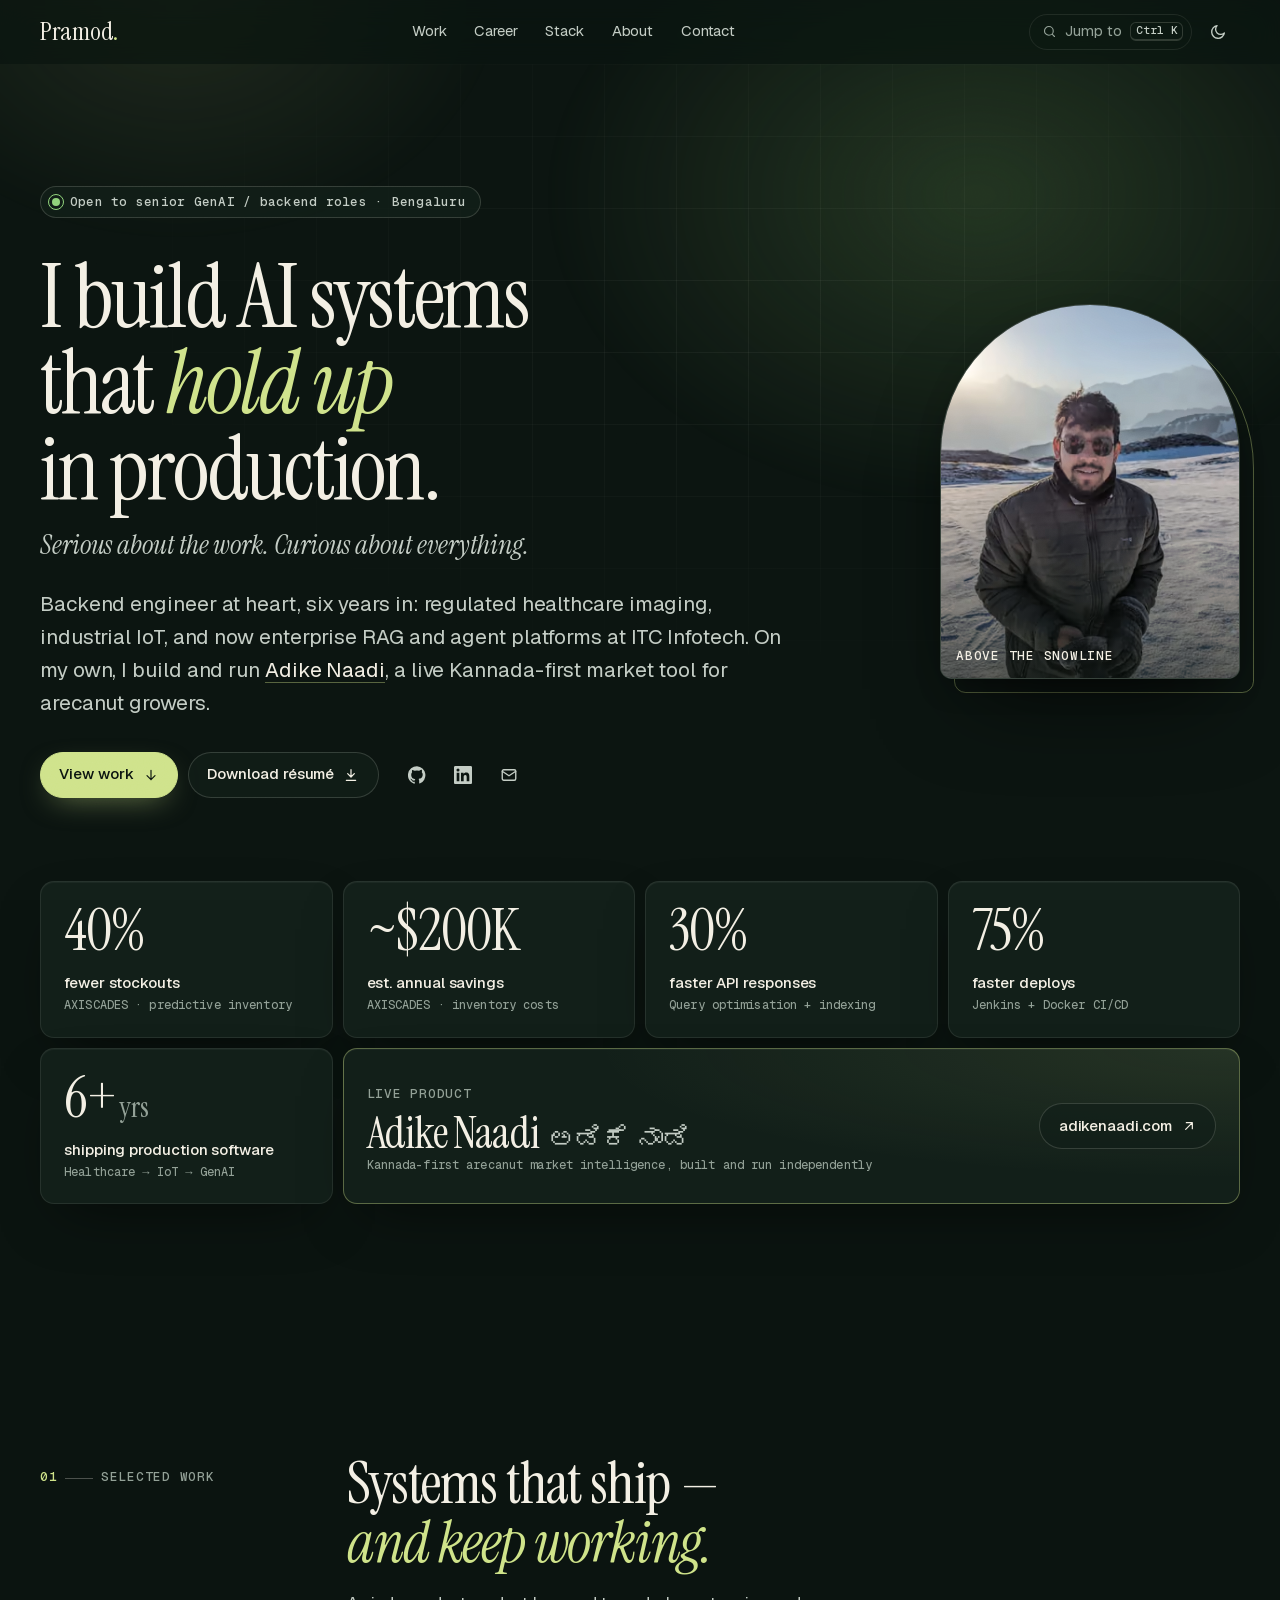
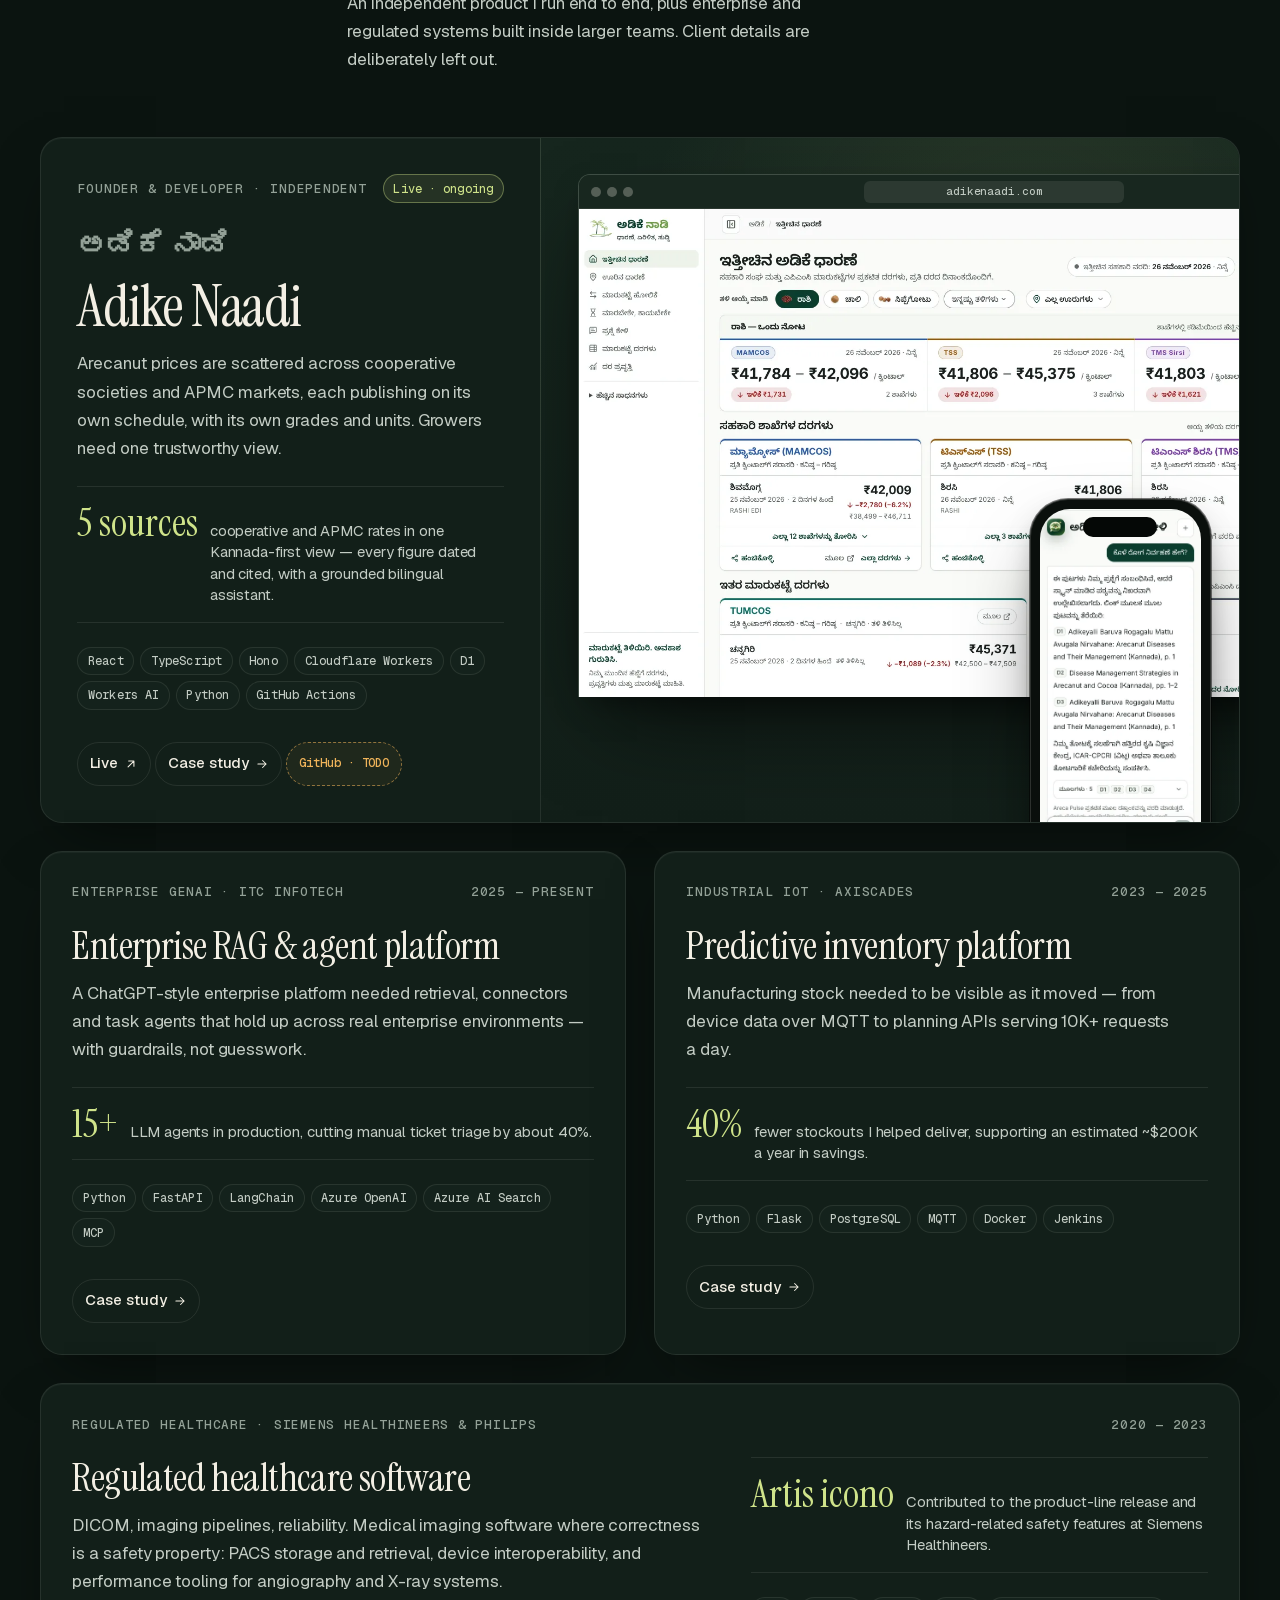
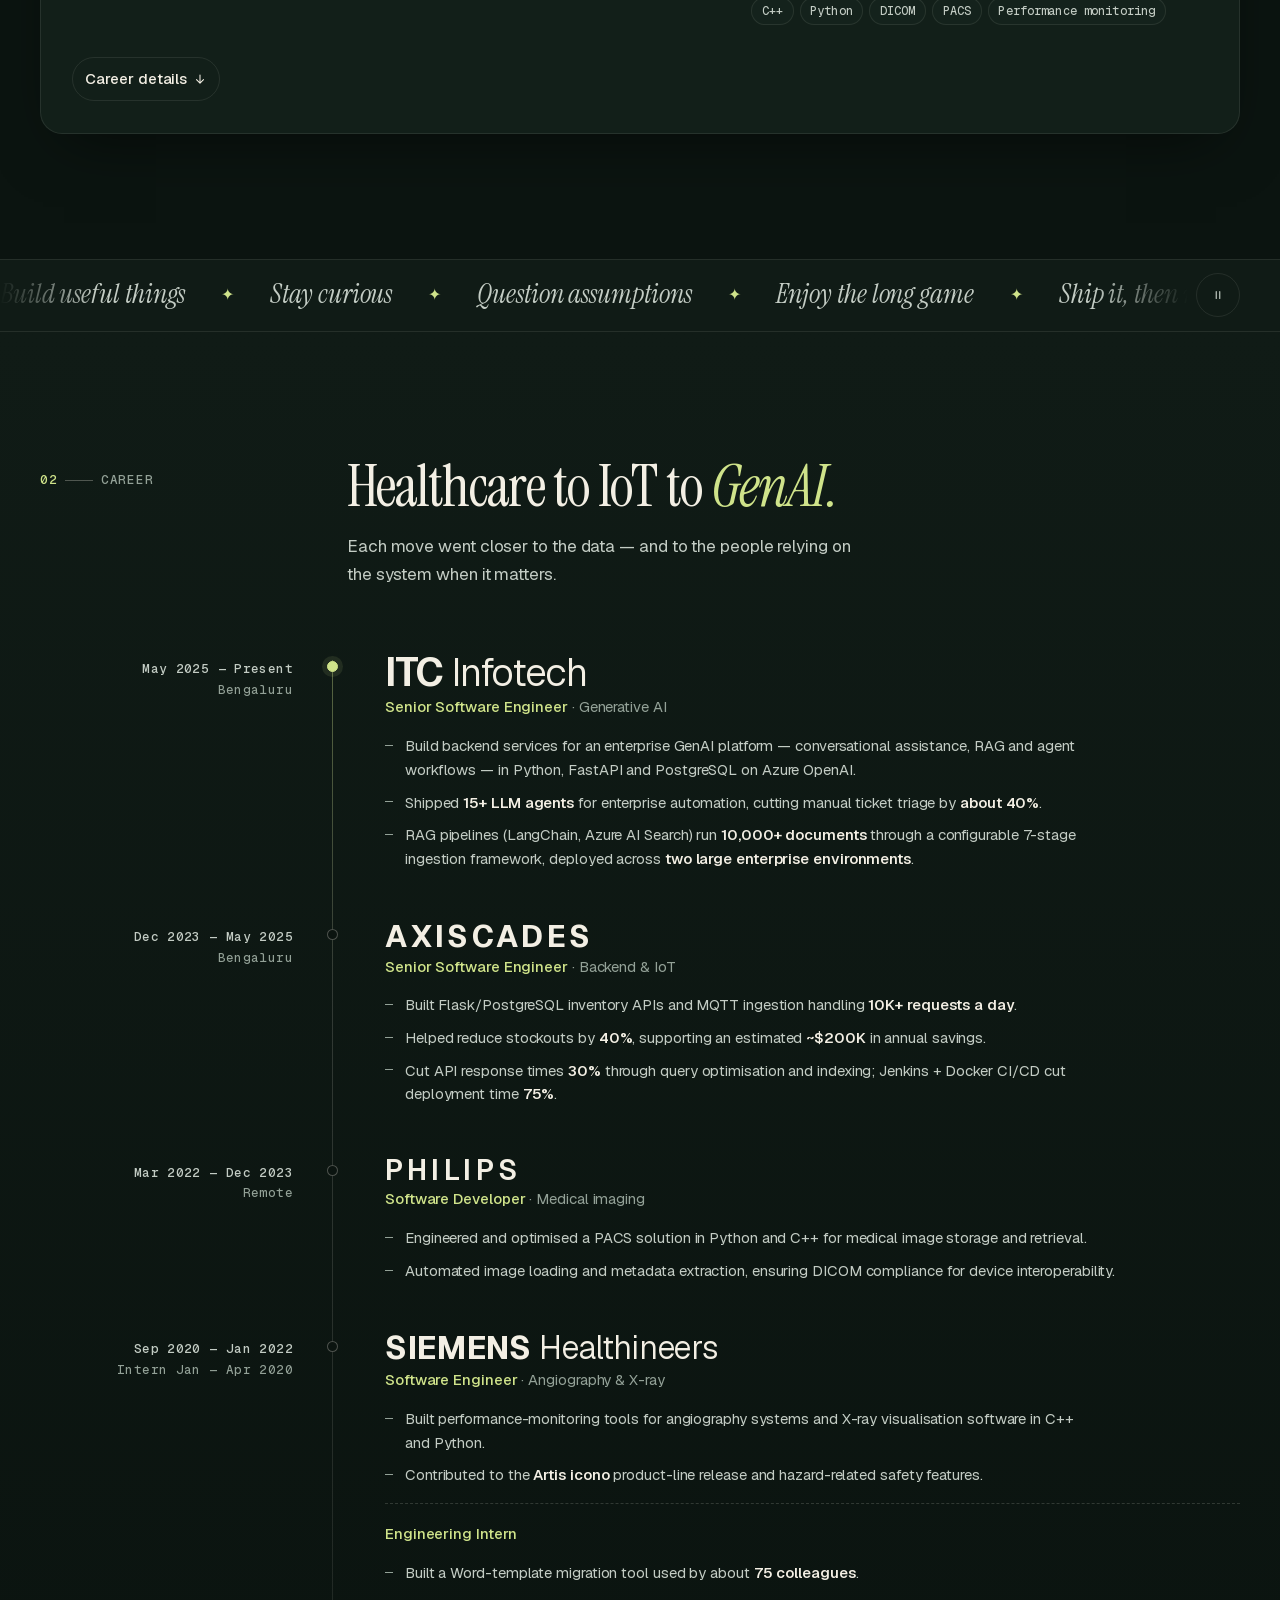
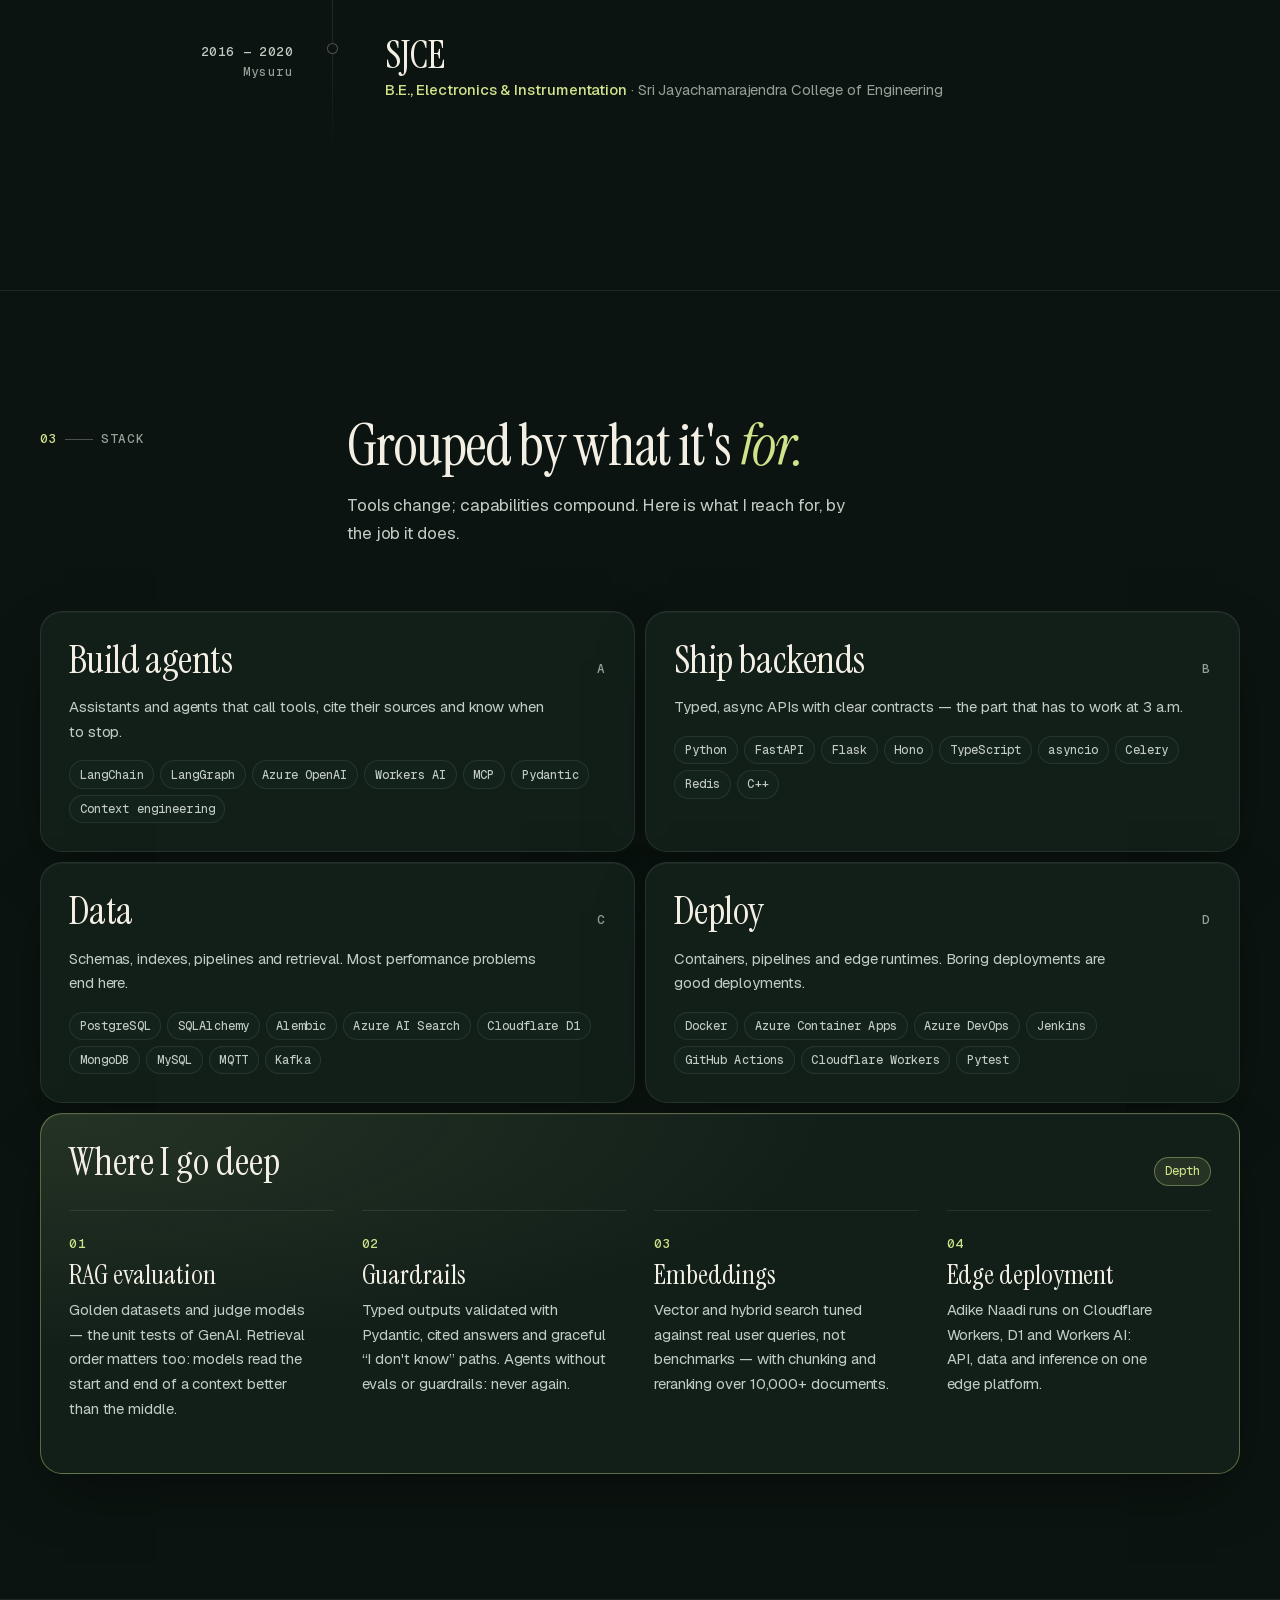
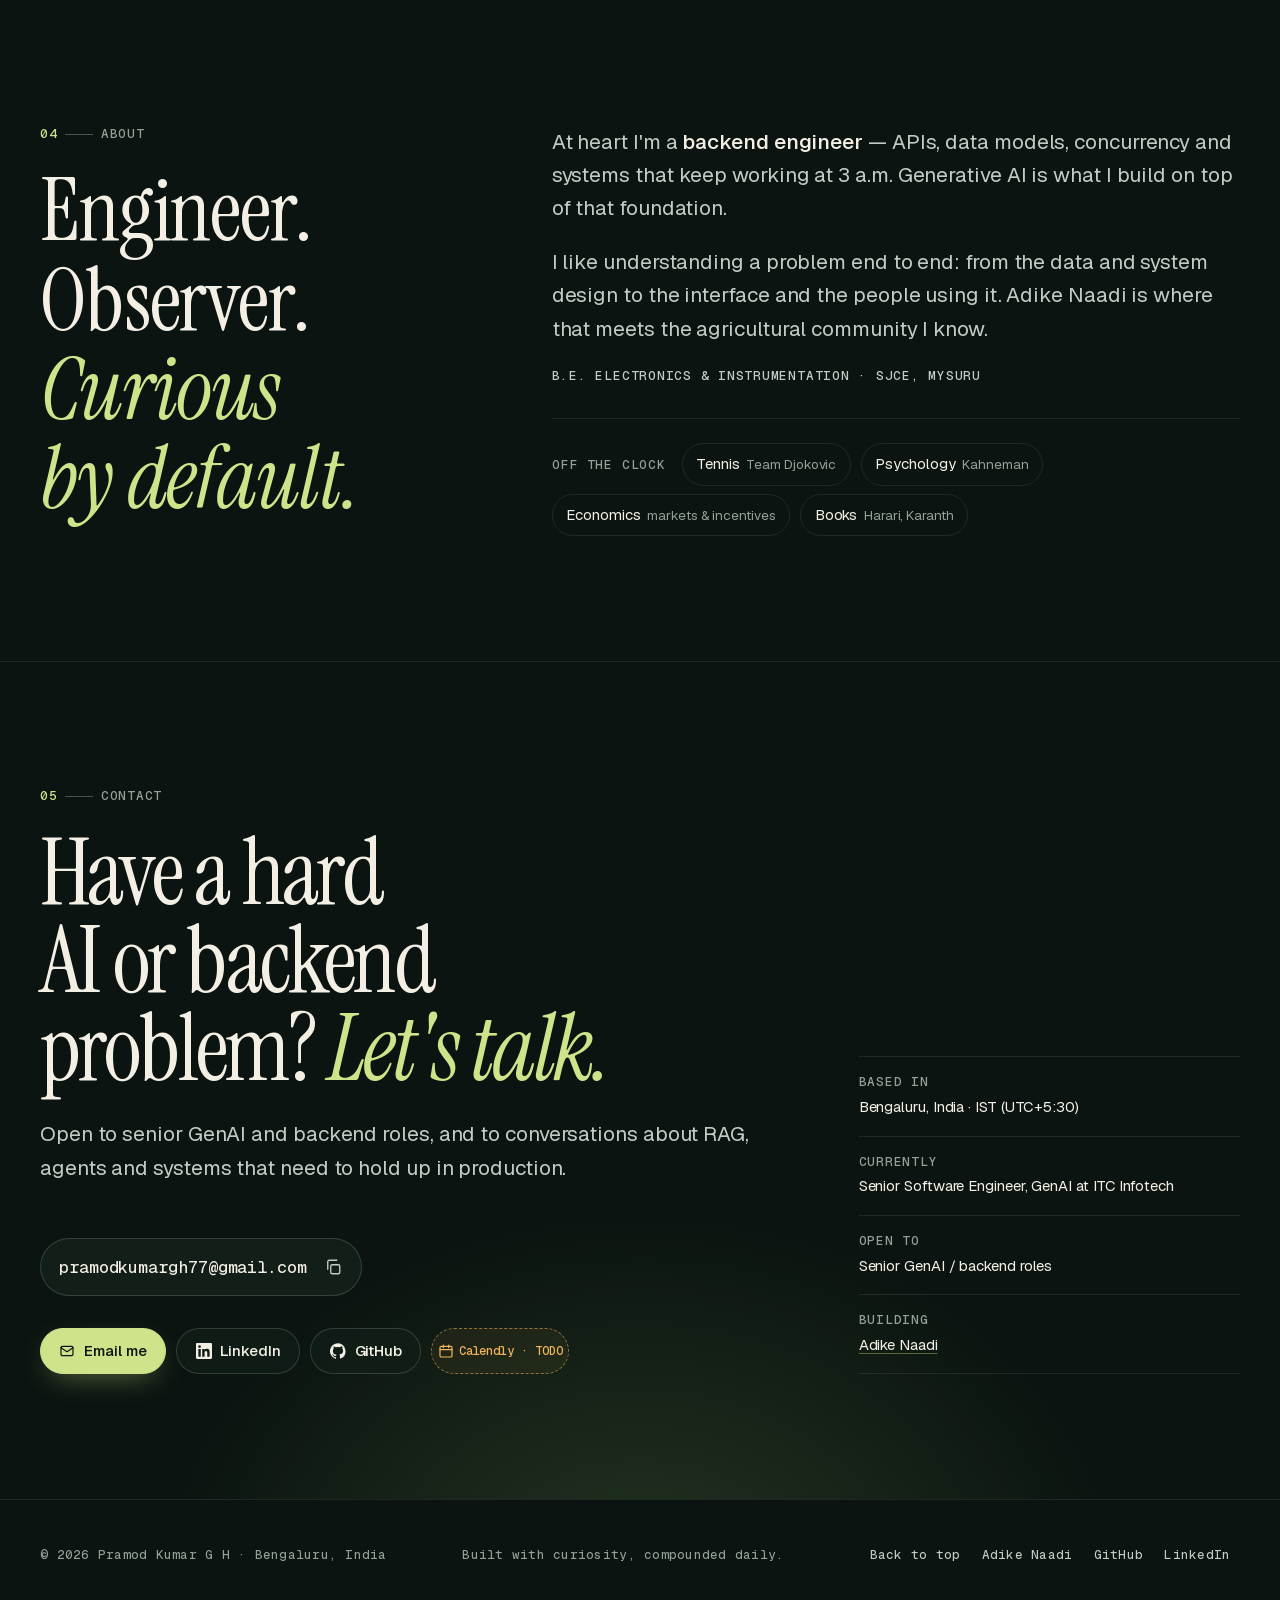
==== index.html @ ea9a7d8e "QA pass: fix LCP, tablet layout, contrast and tap targets; add after shots - hero copy no longer scr" ====
<!doctype html>
<html lang="en">
<head>
<meta charset="utf-8">
<meta name="viewport" content="width=device-width, initial-scale=1, viewport-fit=cover">
<title>Pramod Kumar G H — AI &amp; Backend Engineer</title>
<meta name="description" content="Senior GenAI and backend engineer in Bengaluru. Enterprise LLM agents and RAG, industrial IoT APIs, regulated healthcare imaging — and Adike Naadi, a live product.">
<link rel="canonical" href="https://pramodkumargh777.github.io/">
<meta name="theme-color" content="#0b1410">
<meta name="color-scheme" content="dark light">
<meta name="author" content="Pramod Kumar G H">
<meta property="og:type" content="website">
<meta property="og:site_name" content="Pramod Kumar G H">
<meta property="og:locale" content="en_IN">
<meta property="og:url" content="https://pramodkumargh777.github.io/">
<meta property="og:title" content="Pramod Kumar G H — I build AI systems that hold up in production">
<meta property="og:description" content="Senior GenAI and backend engineer in Bengaluru. Enterprise LLM agents and RAG, industrial IoT APIs, regulated healthcare imaging — and Adike Naadi, a live product.">
<meta property="og:image" content="https://pramodkumargh777.github.io/og-image.png">
<meta property="og:image:width" content="1200">
<meta property="og:image:height" content="630">
<meta property="og:image:alt" content="Pramod Kumar G H — I build AI systems that hold up in production.">
<meta name="twitter:card" content="summary_large_image">
<meta name="twitter:title" content="Pramod Kumar G H — I build AI systems that hold up in production">
<meta name="twitter:description" content="Senior GenAI and backend engineer in Bengaluru. Enterprise LLM agents and RAG, industrial IoT APIs, regulated healthcare imaging — and Adike Naadi.">
<meta name="twitter:image" content="https://pramodkumargh777.github.io/og-image.png">
<link rel="icon" href="/favicon.svg" type="image/svg+xml">
<link rel="icon" href="/favicon.ico" sizes="32x32">
<link rel="apple-touch-icon" href="/apple-touch-icon.png">
<link rel="preload" href="/assets/fonts/instrument-serif-latin.woff2" as="font" type="font/woff2" crossorigin>
<link rel="preload" href="/assets/fonts/geist-latin-var.woff2" as="font" type="font/woff2" crossorigin>
<link rel="stylesheet" href="/assets/css/site.css">
<script>(function(){var d=document.documentElement;d.classList.add('js');try{var t=localStorage.getItem('theme');if(t==='light')d.setAttribute('data-theme','light');}catch(e){}})();</script>
<script type="application/ld+json">
{
  "@context": "https://schema.org",
  "@type": "Person",
  "@id": "https://pramodkumargh777.github.io/#person",
  "name": "Pramod Kumar G H",
  "givenName": "Pramod Kumar",
  "jobTitle": "Senior Software Engineer, Generative AI",
  "description": "Senior GenAI and backend engineer building RAG, LLM agents and production backend systems.",
  "url": "https://pramodkumargh777.github.io/",
  "image": "https://pramodkumargh777.github.io/assets/img/portrait-640.webp",
  "email": "mailto:pramodkumargh77@gmail.com",
  "address": { "@type": "PostalAddress", "addressLocality": "Bengaluru", "addressRegion": "Karnataka", "addressCountry": "IN" },
  "worksFor": { "@type": "Organization", "name": "ITC Infotech" },
  "alumniOf": { "@type": "CollegeOrUniversity", "name": "Sri Jayachamarajendra College of Engineering (SJCE), Mysuru" },
  "knowsAbout": ["Generative AI", "Retrieval-augmented generation", "LLM agents", "LLM evaluation", "Guardrails", "Embeddings", "Python", "FastAPI", "PostgreSQL", "Cloudflare Workers", "Azure OpenAI"],
  "sameAs": ["https://www.linkedin.com/in/pramod-kumar-g-h/", "https://github.com/pramodkumargh777"]
}
</script>
<script src="/assets/js/site.js" defer></script>
</head>
<body>
<a class="skip-link" href="#main">Skip to content</a>

<svg width="0" height="0" style="position:absolute" aria-hidden="true" focusable="false">
  <symbol id="i-arrow-ur" viewBox="0 0 24 24" fill="none" stroke="currentColor" stroke-width="1.8" stroke-linecap="round" stroke-linejoin="round"><path d="M7 17 17 7M8 7h9v9"/></symbol>
  <symbol id="i-arrow-r" viewBox="0 0 24 24" fill="none" stroke="currentColor" stroke-width="1.8" stroke-linecap="round" stroke-linejoin="round"><path d="M5 12h14M13 6l6 6-6 6"/></symbol>
  <symbol id="i-arrow-d" viewBox="0 0 24 24" fill="none" stroke="currentColor" stroke-width="1.8" stroke-linecap="round" stroke-linejoin="round"><path d="M12 5v14M6 13l6 6 6-6"/></symbol>
  <symbol id="i-download" viewBox="0 0 24 24" fill="none" stroke="currentColor" stroke-width="1.8" stroke-linecap="round" stroke-linejoin="round"><path d="M12 4v11M7 10l5 5 5-5M5 20h14"/></symbol>
  <symbol id="i-mail" viewBox="0 0 24 24" fill="none" stroke="currentColor" stroke-width="1.8" stroke-linecap="round" stroke-linejoin="round"><rect x="3" y="5" width="18" height="14" rx="2"/><path d="m3 7 9 6 9-6"/></symbol>
  <symbol id="i-copy" viewBox="0 0 24 24" fill="none" stroke="currentColor" stroke-width="1.8" stroke-linecap="round" stroke-linejoin="round"><rect x="9" y="9" width="12" height="12" rx="2"/><path d="M5 15V5a2 2 0 0 1 2-2h10"/></symbol>
  <symbol id="i-search" viewBox="0 0 24 24" fill="none" stroke="currentColor" stroke-width="1.8" stroke-linecap="round" stroke-linejoin="round"><circle cx="11" cy="11" r="7"/><path d="m20 20-3.5-3.5"/></symbol>
  <symbol id="i-sun" viewBox="0 0 24 24" fill="none" stroke="currentColor" stroke-width="1.8" stroke-linecap="round" stroke-linejoin="round"><circle cx="12" cy="12" r="4"/><path d="M12 2v2M12 20v2M4.9 4.9l1.4 1.4M17.7 17.7l1.4 1.4M2 12h2M20 12h2M4.9 19.1l1.4-1.4M17.7 6.3l1.4-1.4"/></symbol>
  <symbol id="i-moon" viewBox="0 0 24 24" fill="none" stroke="currentColor" stroke-width="1.8" stroke-linecap="round" stroke-linejoin="round"><path d="M20.5 13.2A8.5 8.5 0 1 1 10.8 3.5a6.6 6.6 0 0 0 9.7 9.7z"/></symbol>
  <symbol id="i-menu" viewBox="0 0 24 24" fill="none" stroke="currentColor" stroke-width="1.8" stroke-linecap="round"><path d="M4 9h16M4 15h16"/></symbol>
  <symbol id="i-close" viewBox="0 0 24 24" fill="none" stroke="currentColor" stroke-width="1.8" stroke-linecap="round"><path d="M6 6l12 12M18 6 6 18"/></symbol>
  <symbol id="i-pause" viewBox="0 0 24 24" fill="none" stroke="currentColor" stroke-width="2" stroke-linecap="round"><path d="M9 6v12M15 6v12"/></symbol>
  <symbol id="i-play" viewBox="0 0 24 24" fill="currentColor"><path d="M8 5.5v13l10.5-6.5z"/></symbol>
  <symbol id="i-calendar" viewBox="0 0 24 24" fill="none" stroke="currentColor" stroke-width="1.8" stroke-linecap="round" stroke-linejoin="round"><rect x="3" y="5" width="18" height="16" rx="2"/><path d="M3 10h18M8 3v4M16 3v4"/></symbol>
  <symbol id="i-github" viewBox="0 0 24 24" fill="currentColor"><path d="M12 .3a12 12 0 0 0-3.8 23.4c.6.1.8-.3.8-.6v-2c-3.3.7-4-1.6-4-1.6-.6-1.4-1.4-1.8-1.4-1.8-1-.7.1-.7.1-.7 1.2.1 1.8 1.2 1.8 1.2 1.1 1.8 2.8 1.3 3.5 1 .1-.8.4-1.3.8-1.6-2.7-.3-5.5-1.3-5.5-5.9 0-1.3.5-2.4 1.2-3.2-.1-.3-.5-1.5.1-3.2 0 0 1-.3 3.3 1.2a11.5 11.5 0 0 1 6 0C17.3 4.6 18.3 5 18.3 5c.6 1.7.2 2.9.1 3.2.8.8 1.2 1.9 1.2 3.2 0 4.6-2.8 5.6-5.5 5.9.4.4.8 1.1.8 2.2v3.3c0 .3.2.7.8.6A12 12 0 0 0 12 .3"/></symbol>
  <symbol id="i-linkedin" viewBox="0 0 24 24" fill="currentColor"><path d="M20.45 20.45h-3.56v-5.57c0-1.33-.02-3.04-1.85-3.04-1.85 0-2.14 1.45-2.14 2.94v5.67H9.35V9h3.41v1.56h.05c.48-.9 1.64-1.85 3.37-1.85 3.6 0 4.27 2.37 4.27 5.46v6.28zM5.34 7.43a2.06 2.06 0 1 1 0-4.13 2.06 2.06 0 0 1 0 4.13zM7.12 20.45H3.56V9h3.56v11.45zM22.22 0H1.77C.79 0 0 .77 0 1.73v20.54C0 23.23.79 24 1.77 24h20.45c.98 0 1.78-.77 1.78-1.73V1.73C24 .77 23.2 0 22.22 0z"/></symbol>
</svg>

<header class="nav">
  <div class="container nav__inner">
    <a class="brand" href="#top" aria-label="Pramod — back to top">Pramod<span>.</span></a>
    <nav aria-label="Primary">
      <ul class="nav__links">
        <li class="nav__indicator" aria-hidden="true"></li>
        <li><a href="#work">Work</a></li>
        <li><a href="#experience">Career</a></li>
        <li><a href="#stack">Stack</a></li>
        <li><a href="#about">About</a></li>
        <li><a href="#contact">Contact</a></li>
      </ul>
    </nav>
    <div class="nav__actions">
      <button class="cmdk-trigger" type="button" data-cmdk-open aria-haspopup="dialog"><svg aria-hidden="true"><use href="#i-search"/></svg>Jump to <kbd>⌘K</kbd></button>
      <button class="icon-btn theme-toggle" type="button" data-theme-toggle aria-label="Switch to light theme"><svg class="moon" aria-hidden="true"><use href="#i-moon"/></svg><svg class="sun" aria-hidden="true"><use href="#i-sun"/></svg></button>
      <button class="icon-btn menu-btn" type="button" aria-expanded="false" aria-controls="mobile-menu" aria-label="Open menu"><svg aria-hidden="true"><use href="#i-menu"/></svg></button>
    </div>
  </div>
</header>

<div class="sheet" id="mobile-menu" role="dialog" aria-modal="true" aria-label="Menu" hidden>
  <div class="sheet__top">
    <a class="brand" href="#top">Pramod<span>.</span></a>
    <button class="icon-btn" type="button" data-close-sheet aria-label="Close menu"><svg aria-hidden="true"><use href="#i-close"/></svg></button>
  </div>
  <nav aria-label="Mobile">
    <ul class="sheet__links">
      <li><a href="#work"><span class="eyebrow">01</span>Work</a></li>
      <li><a href="#experience"><span class="eyebrow">02</span>Career</a></li>
      <li><a href="#stack"><span class="eyebrow">03</span>Stack</a></li>
      <li><a href="#about"><span class="eyebrow">04</span>About</a></li>
      <li><a href="#contact"><span class="eyebrow">05</span>Contact</a></li>
    </ul>
  </nav>
  <div class="sheet__foot">
    <button class="btn" type="button" data-cmdk-open><svg aria-hidden="true"><use href="#i-search"/></svg>Quick jump</button>
    <button class="btn" type="button" data-copy-email><svg aria-hidden="true"><use href="#i-copy"/></svg>Copy email</button>
    <a class="btn" href="/resume.pdf"><svg aria-hidden="true"><use href="#i-download"/></svg>Résumé</a>
  </div>
</div>

<main id="main">

  <!-- ============ Hero ============ -->
  <section class="hero" id="top" aria-labelledby="hero-title">
    <div class="container grid-12 hero__grid">
      <div class="hero__copy">
        <p class="status"><span class="dot" aria-hidden="true"></span>Open to senior GenAI / backend roles · Bengaluru</p>
        <h1 id="hero-title">I build AI systems that <em>hold up</em> in production.</h1>
        <p class="hero__tagline">Serious about the work. Curious about everything.</p>
        <p class="hero__lede">Backend engineer at heart, six years in: regulated healthcare imaging, industrial IoT, and now enterprise RAG and agent platforms at ITC Infotech. On my own, I build and run <a class="text-link" href="/work/adike-naadi.html">Adike Naadi</a>, a live Kannada-first market tool for arecanut growers.</p>
        <div class="hero__actions">
          <a class="btn btn--primary" href="#work">View work <svg class="arrow arrow--down" aria-hidden="true"><use href="#i-arrow-d"/></svg></a>
          <!-- TODO: add /resume.pdf to the repo root -->
          <a class="btn" href="/resume.pdf">Download résumé <svg aria-hidden="true"><use href="#i-download"/></svg></a>
          <ul class="socials" aria-label="Elsewhere">
            <li><a class="icon-btn" href="https://github.com/pramodkumargh777" target="_blank" rel="noopener" aria-label="GitHub (opens in a new tab)"><svg aria-hidden="true"><use href="#i-github"/></svg></a></li>
            <li><a class="icon-btn" href="https://www.linkedin.com/in/pramod-kumar-g-h/" target="_blank" rel="noopener" aria-label="LinkedIn (opens in a new tab)"><svg aria-hidden="true"><use href="#i-linkedin"/></svg></a></li>
            <li><a class="icon-btn" href="mailto:pramodkumargh77@gmail.com" aria-label="Email pramodkumargh77@gmail.com"><svg aria-hidden="true"><use href="#i-mail"/></svg></a></li>
          </ul>
        </div>
      </div>
      <div class="hero__portrait reveal" style="--d:120ms">
        <figure class="portrait">
          <div class="portrait__ring" aria-hidden="true"></div>
          <div class="portrait__frame">
            <picture>
              <source type="image/avif" srcset="/assets/img/portrait-320.avif 320w, /assets/img/portrait-480.avif 480w, /assets/img/portrait-640.avif 640w, /assets/img/portrait-760.avif 760w" sizes="(max-width: 759px) 168px, 300px">
              <source type="image/webp" srcset="/assets/img/portrait-320.webp 320w, /assets/img/portrait-480.webp 480w, /assets/img/portrait-640.webp 640w, /assets/img/portrait-760.webp 760w" sizes="(max-width: 759px) 168px, 300px">
              <img src="/assets/img/portrait-640.webp" width="640" height="800" decoding="async" fetchpriority="high" alt="Pramod in a puffer jacket and sunglasses, standing on snow with Himalayan peaks and the rising sun behind him">
            </picture>
          </div>
          <figcaption class="mono-label">Above the snowline</figcaption>
        </figure>
      </div>
    </div>
  </section>

  <!-- ============ Proof strip ============ -->
  <section class="proof" aria-label="Selected results">
    <div class="container">
      <ul class="proof__grid">
        <li class="tile reveal"><span class="tile__value">40%</span><span><span class="tile__label">fewer stockouts</span><span class="tile__ctx">AXISCADES · predictive inventory</span></span></li>
        <li class="tile reveal" style="--d:50ms"><span class="tile__value">~$200K</span><span><span class="tile__label">est. annual savings</span><span class="tile__ctx">AXISCADES · inventory costs</span></span></li>
        <li class="tile reveal" style="--d:100ms"><span class="tile__value">30%</span><span><span class="tile__label">faster API responses</span><span class="tile__ctx">Query optimisation + indexing</span></span></li>
        <li class="tile reveal" style="--d:150ms"><span class="tile__value">75%</span><span><span class="tile__label">faster deploys</span><span class="tile__ctx">Jenkins + Docker CI/CD</span></span></li>
        <li class="tile tile--years reveal" style="--d:200ms"><span class="tile__value">6+<small>yrs</small></span><span><span class="tile__label">shipping production software</span><span class="tile__ctx">Healthcare → IoT → GenAI</span></span></li>
        <li class="tile tile--live reveal" style="--d:250ms">
          <span>
            <span class="mono-label">Live product</span>
            <span class="tile__value" style="display:block;margin-top:.5rem">Adike Naadi<span class="kn" lang="kn">ಅಡಿಕೆ ನಾಡಿ</span></span>
            <span class="tile__ctx">Kannada-first arecanut market intelligence, built and run independently</span>
          </span>
          <a class="btn" href="https://adikenaadi.com" target="_blank" rel="noopener">adikenaadi.com <svg class="arrow" aria-hidden="true"><use href="#i-arrow-ur"/></svg><span class="sr-only">(opens in a new tab)</span></a>
        </li>
      </ul>
    </div>
  </section>

  <!-- ============ 01 Work ============ -->
  <section class="section" id="work" aria-labelledby="work-title">
    <div class="container">
      <header class="section-head grid-12">
        <p class="eyebrow"><span class="num">01</span>Selected work</p>
        <h2 id="work-title" class="reveal">Systems that ship — <em>and keep working.</em></h2>
        <p class="lede reveal">An independent product I run end to end, plus enterprise and regulated systems built inside larger teams. Client details are deliberately left out.</p>
      </header>

      <div class="work">
        <article class="card project project--hero reveal" aria-labelledby="p-adike">
          <div class="project__body">
            <div class="project__meta">
              <span class="eyebrow">Founder &amp; developer · Independent</span>
              <!-- TODO: add start year, e.g. "2025 — Present" -->
              <span class="chip chip--accent">Live · ongoing</span>
            </div>
            <h3 id="p-adike"><span class="kn" lang="kn">ಅಡಿಕೆ ನಾಡಿ</span><a class="stretch" href="/work/adike-naadi.html">Adike Naadi</a></h3>
            <p class="project__problem">Arecanut prices are scattered across cooperative societies and APMC markets, each publishing on its own schedule, with its own grades and units. Growers need one trustworthy view.</p>
            <div class="project__outcome"><b>5 sources</b><span>cooperative and APMC rates in one Kannada-first view — every figure dated and cited, with a grounded bilingual assistant.</span></div>
            <ul class="chips" aria-label="Stack">
              <li class="chip">React</li><li class="chip">TypeScript</li><li class="chip">Hono</li><li class="chip">Cloudflare Workers</li><li class="chip">D1</li><li class="chip">Workers AI</li><li class="chip">Python</li><li class="chip">GitHub Actions</li>
            </ul>
            <div class="project__foot" style="margin-top:var(--space-6)">
              <ul class="links">
                <li><a href="https://adikenaadi.com" target="_blank" rel="noopener">Live <svg aria-hidden="true"><use href="#i-arrow-ur"/></svg><span class="sr-only">(opens in a new tab)</span></a></li>
                <li><a href="/work/adike-naadi.html">Case study <svg aria-hidden="true"><use href="#i-arrow-r"/></svg></a></li>
                <li><span class="todo" title="Add the repository link if it is public">GitHub · TODO</span></li>
              </ul>
            </div>
          </div>
          <div class="project__media">
            <div class="browser">
              <div class="browser__bar" aria-hidden="true"><span class="browser__dots"><i></i><i></i><i></i></span><span class="browser__url">adikenaadi.com</span></div>
              <img src="/assets/adike-naadi/home-desktop.webp" srcset="/assets/adike-naadi/home-desktop.webp 1440w, /assets/adike-naadi/home-desktop@2x.webp 2880w" sizes="(min-width: 980px) 820px, 110vw" width="1440" height="900" loading="lazy" decoding="async" alt="Adike Naadi desktop home in Kannada showing the latest Rashi rates from MAMCOS, TSS and TMS Sirsi, each with its reporting date">
            </div>
            <div class="phone">
              <div class="phone__screen">
                <img src="/assets/adike-naadi/assistant-mobile.webp" srcset="/assets/adike-naadi/assistant-mobile.webp 375w, /assets/adike-naadi/assistant-mobile@2x.webp 750w" sizes="210px" width="375" height="812" loading="lazy" decoding="async" alt="The Adike Naadi assistant on mobile answering a Kannada crop-care question by citing source documents">
              </div>
            </div>
          </div>
        </article>

        <article class="card project project--half reveal" aria-labelledby="p-itc">
          <div class="project__meta"><span class="eyebrow">Enterprise GenAI · ITC Infotech</span><span class="mono-label">2025 — Present</span></div>
          <h3 id="p-itc"><a class="stretch" href="/work/enterprise-genai.html">Enterprise RAG &amp; agent platform</a></h3>
          <p class="project__problem">A ChatGPT-style enterprise platform needed retrieval, connectors and task agents that hold up across real enterprise environments — with guardrails, not guesswork.</p>
          <div class="project__outcome"><b>15+</b><span>LLM agents in production, cutting manual ticket triage by about 40%.</span></div>
          <ul class="chips" aria-label="Stack">
            <li class="chip">Python</li><li class="chip">FastAPI</li><li class="chip">LangChain</li><li class="chip">Azure OpenAI</li><li class="chip">Azure AI Search</li><li class="chip">MCP</li>
          </ul>
          <div class="project__foot" style="margin-top:var(--space-6)">
            <ul class="links"><li><a href="/work/enterprise-genai.html">Case study <svg aria-hidden="true"><use href="#i-arrow-r"/></svg></a></li></ul>
          </div>
        </article>

        <article class="card project project--half reveal" style="--d:80ms" aria-labelledby="p-axis">
          <div class="project__meta"><span class="eyebrow">Industrial IoT · AXISCADES</span><span class="mono-label">2023 — 2025</span></div>
          <h3 id="p-axis"><a class="stretch" href="/work/industrial-iot.html">Predictive inventory platform</a></h3>
          <p class="project__problem">Manufacturing stock needed to be visible as it moved — from device data over MQTT to planning APIs serving 10K+ requests a day.</p>
          <div class="project__outcome"><b>40%</b><span>fewer stockouts I helped deliver, supporting an estimated ~$200K a year in savings.</span></div>
          <ul class="chips" aria-label="Stack">
            <li class="chip">Python</li><li class="chip">Flask</li><li class="chip">PostgreSQL</li><li class="chip">MQTT</li><li class="chip">Docker</li><li class="chip">Jenkins</li>
          </ul>
          <div class="project__foot" style="margin-top:var(--space-6)">
            <ul class="links"><li><a href="/work/industrial-iot.html">Case study <svg aria-hidden="true"><use href="#i-arrow-r"/></svg></a></li></ul>
          </div>
        </article>

        <article class="card project reveal" aria-labelledby="p-health">
          <div class="project__meta"><span class="eyebrow">Regulated healthcare · Siemens Healthineers &amp; Philips</span><span class="mono-label">2020 — 2023</span></div>
          <div class="grid-12" style="row-gap:var(--space-5)">
            <div style="grid-column:1/-1" class="health__copy">
              <h3 id="p-health"><a class="stretch" href="#experience">Regulated healthcare software</a></h3>
              <p class="project__problem" style="margin-bottom:0">DICOM, imaging pipelines, reliability. Medical imaging software where correctness is a safety property: PACS storage and retrieval, device interoperability, and performance tooling for angiography and X-ray systems.</p>
            </div>
            <div style="grid-column:1/-1" class="health__side">
              <div class="project__outcome" style="margin-top:0"><b>Artis icono</b><span>Contributed to the product-line release and its hazard-related safety features at Siemens Healthineers.</span></div>
              <ul class="chips" aria-label="Stack">
                <li class="chip">C++</li><li class="chip">Python</li><li class="chip">DICOM</li><li class="chip">PACS</li><li class="chip">Performance monitoring</li>
              </ul>
            </div>
          </div>
          <div class="project__foot" style="margin-top:var(--space-6)">
            <ul class="links"><li><a href="#experience">Career details <svg aria-hidden="true"><use href="#i-arrow-d"/></svg></a></li></ul>
          </div>
        </article>
      </div>
    </div>
  </section>

  <!-- ============ Ticker ============ -->
  <section class="ticker" aria-label="Working principles">
    <div class="ticker__viewport">
      <div class="ticker__track">
        <ul class="ticker__group">
          <li>Build useful things</li><li class="sep" aria-hidden="true">✦</li>
          <li>Stay curious</li><li class="sep" aria-hidden="true">✦</li>
          <li>Question assumptions</li><li class="sep" aria-hidden="true">✦</li>
          <li>Enjoy the long game</li><li class="sep" aria-hidden="true">✦</li>
          <li>Ship it, then make it hold</li><li class="sep" aria-hidden="true">✦</li>
        </ul>
        <ul class="ticker__group" aria-hidden="true">
          <li>Build useful things</li><li class="sep">✦</li>
          <li>Stay curious</li><li class="sep">✦</li>
          <li>Question assumptions</li><li class="sep">✦</li>
          <li>Enjoy the long game</li><li class="sep">✦</li>
          <li>Ship it, then make it hold</li><li class="sep">✦</li>
        </ul>
      </div>
    </div>
    <button class="icon-btn ticker__toggle" type="button" aria-pressed="false" aria-label="Pause scrolling text"><svg class="i-pause" aria-hidden="true"><use href="#i-pause"/></svg><svg class="i-play" aria-hidden="true"><use href="#i-play"/></svg></button>
  </section>

  <!-- ============ 02 Career ============ -->
  <section class="section section--alt" id="experience" aria-labelledby="career-title">
    <div class="container">
      <header class="section-head grid-12">
        <p class="eyebrow"><span class="num">02</span>Career</p>
        <h2 id="career-title" class="reveal">Healthcare to IoT to <em>GenAI.</em></h2>
        <p class="lede reveal">Each move went closer to the data — and to the people relying on the system when it matters.</p>
      </header>
      <ol class="timeline">
        <li class="job reveal">
          <p class="job__when"><b>May 2025 — Present</b><br>Bengaluru</p>
          <div class="job__body">
            <h3 class="wordmark wordmark--itc">ITC <span>Infotech</span></h3>
            <p class="job__role">Senior Software Engineer <span>· Generative AI</span></p>
            <ul>
              <li>Build backend services for an enterprise GenAI platform — conversational assistance, RAG and agent workflows — in Python, FastAPI and PostgreSQL on Azure OpenAI.</li>
              <li>Shipped <b>15+ LLM agents</b> for enterprise automation, cutting manual ticket triage by <b>about 40%</b>.</li>
              <li>RAG pipelines (LangChain, Azure AI Search) run <b>10,000+ documents</b> through a configurable 7-stage ingestion framework, deployed across <b>two large enterprise environments</b>.</li>
            </ul>
          </div>
        </li>
        <li class="job reveal">
          <p class="job__when"><b>Dec 2023 — May 2025</b><br>Bengaluru</p>
          <div class="job__body">
            <h3 class="wordmark wordmark--axis">AXISCADES</h3>
            <p class="job__role">Senior Software Engineer <span>· Backend &amp; IoT</span></p>
            <ul>
              <li>Built Flask/PostgreSQL inventory APIs and MQTT ingestion handling <b>10K+ requests a day</b>.</li>
              <li>Helped reduce stockouts by <b>40%</b>, supporting an estimated <b>~$200K</b> in annual savings.</li>
              <li>Cut API response times <b>30%</b> through query optimisation and indexing; Jenkins + Docker CI/CD cut deployment time <b>75%</b>.</li>
            </ul>
          </div>
        </li>
        <li class="job reveal">
          <p class="job__when"><b>Mar 2022 — Dec 2023</b><br>Remote</p>
          <div class="job__body">
            <h3 class="wordmark wordmark--philips">Philips</h3>
            <p class="job__role">Software Developer <span>· Medical imaging</span></p>
            <ul>
              <li>Engineered and optimised a PACS solution in Python and C++ for medical image storage and retrieval.</li>
              <li>Automated image loading and metadata extraction, ensuring DICOM compliance for device interoperability.</li>
            </ul>
          </div>
        </li>
        <li class="job reveal">
          <p class="job__when"><b>Sep 2020 — Jan 2022</b><br>Intern Jan — Apr 2020</p>
          <div class="job__body">
            <h3 class="wordmark wordmark--siemens">SIEMENS <span>Healthineers</span></h3>
            <p class="job__role">Software Engineer <span>· Angiography &amp; X-ray</span></p>
            <ul>
              <li>Built performance-monitoring tools for angiography systems and X-ray visualisation software in C++ and Python.</li>
              <li>Contributed to the <b>Artis icono</b> product-line release and hazard-related safety features.</li>
            </ul>
            <div class="job__sub">
              <p class="job__role">Engineering Intern</p>
              <ul><li>Built a Word-template migration tool used by about <b>75 colleagues</b>.</li></ul>
            </div>
          </div>
        </li>
        <li class="job reveal">
          <p class="job__when"><b>2016 — 2020</b><br>Mysuru</p>
          <div class="job__body">
            <h3 class="wordmark wordmark--sjce">SJCE</h3>
            <p class="job__role">B.E., Electronics &amp; Instrumentation <span>· Sri Jayachamarajendra College of Engineering</span></p>
          </div>
        </li>
      </ol>
    </div>
  </section>

  <!-- ============ 03 Stack ============ -->
  <section class="section" id="stack" aria-labelledby="stack-title">
    <div class="container">
      <header class="section-head grid-12">
        <p class="eyebrow"><span class="num">03</span>Stack</p>
        <h2 id="stack-title" class="reveal">Grouped by what it's <em>for.</em></h2>
        <p class="lede reveal">Tools change; capabilities compound. Here is what I reach for, by the job it does.</p>
      </header>
      <div class="stack">
        <article class="card cap reveal">
          <div class="cap__head"><h3>Build agents</h3><span class="mono-label">A</span></div>
          <p>Assistants and agents that call tools, cite their sources and know when to stop.</p>
          <ul class="chips" aria-label="Tools"><li class="chip">LangChain</li><li class="chip">LangGraph</li><li class="chip">Azure OpenAI</li><li class="chip">Workers AI</li><li class="chip">MCP</li><li class="chip">Pydantic</li><li class="chip">Context engineering</li></ul>
        </article>
        <article class="card cap reveal" style="--d:60ms">
          <div class="cap__head"><h3>Ship backends</h3><span class="mono-label">B</span></div>
          <p>Typed, async APIs with clear contracts — the part that has to work at 3 a.m.</p>
          <ul class="chips" aria-label="Tools"><li class="chip">Python</li><li class="chip">FastAPI</li><li class="chip">Flask</li><li class="chip">Hono</li><li class="chip">TypeScript</li><li class="chip">asyncio</li><li class="chip">Celery</li><li class="chip">Redis</li><li class="chip">C++</li></ul>
        </article>
        <article class="card cap reveal">
          <div class="cap__head"><h3>Data</h3><span class="mono-label">C</span></div>
          <p>Schemas, indexes, pipelines and retrieval. Most performance problems end here.</p>
          <ul class="chips" aria-label="Tools"><li class="chip">PostgreSQL</li><li class="chip">SQLAlchemy</li><li class="chip">Alembic</li><li class="chip">Azure AI Search</li><li class="chip">Cloudflare D1</li><li class="chip">MongoDB</li><li class="chip">MySQL</li><li class="chip">MQTT</li><li class="chip">Kafka</li></ul>
        </article>
        <article class="card cap reveal" style="--d:60ms">
          <div class="cap__head"><h3>Deploy</h3><span class="mono-label">D</span></div>
          <p>Containers, pipelines and edge runtimes. Boring deployments are good deployments.</p>
          <ul class="chips" aria-label="Tools"><li class="chip">Docker</li><li class="chip">Azure Container Apps</li><li class="chip">Azure DevOps</li><li class="chip">Jenkins</li><li class="chip">GitHub Actions</li><li class="chip">Cloudflare Workers</li><li class="chip">Pytest</li></ul>
        </article>
        <article class="card depth reveal" aria-labelledby="depth-title">
          <div class="cap__head"><h3 id="depth-title" class="serif" style="font-size:var(--step-3);line-height:1">Where I go deep</h3><span class="chip chip--accent">Depth</span></div>
          <ul class="depth__grid">
            <li class="depth__item"><h4><span class="mono-label">01</span>RAG evaluation</h4><p>Golden datasets and judge models — the unit tests of GenAI. Retrieval order matters too: models read the start and end of a context better than the middle.</p></li>
            <li class="depth__item"><h4><span class="mono-label">02</span>Guardrails</h4><p>Typed outputs validated with Pydantic, cited answers and graceful “I don't know” paths. Agents without evals or guardrails: never again.</p></li>
            <li class="depth__item"><h4><span class="mono-label">03</span>Embeddings</h4><p>Vector and hybrid search tuned against real user queries, not benchmarks — with chunking and reranking over 10,000+ documents.</p></li>
            <li class="depth__item"><h4><span class="mono-label">04</span>Edge deployment</h4><p>Adike Naadi runs on Cloudflare Workers, D1 and Workers AI: API, data and inference on one edge platform.</p></li>
          </ul>
        </article>
      </div>
    </div>
  </section>

  <!-- ============ 04 About ============ -->
  <section class="section" id="about" aria-labelledby="about-title">
    <div class="container">
      <div class="grid-12 about">
        <div class="about__title">
          <p class="eyebrow" style="margin-bottom:var(--space-5)"><span class="num">04</span>About</p>
          <h2 id="about-title" class="reveal">Engineer. Observer. <em>Curious by default.</em></h2>
        </div>
        <div class="about__body reveal">
          <p>At heart I'm a <strong>backend engineer</strong> — APIs, data models, concurrency and systems that keep working at 3 a.m. Generative AI is what I build on top of that foundation.</p>
          <p>I like understanding a problem end to end: from the data and system design to the interface and the people using it. Adike Naadi is where that meets the agricultural community I know.</p>
          <p class="mono-label" style="font-size:var(--step--2)">B.E. Electronics &amp; Instrumentation · SJCE, Mysuru</p>
          <ul class="offclock" aria-label="Off the clock">
            <li class="mono-label" aria-hidden="true">Off the clock</li>
            <li>Tennis <span>Team Djokovic</span></li>
            <li>Psychology <span>Kahneman</span></li>
            <li>Economics <span>markets &amp; incentives</span></li>
            <li>Books <span>Harari, Karanth</span></li>
          </ul>
        </div>
      </div>
    </div>
  </section>

  <!-- ============ 05 Contact ============ -->
  <section class="section contact" id="contact" aria-labelledby="contact-title">
    <div class="container grid-12 contact__grid">
      <div class="contact__main">
      <p class="eyebrow"><span class="num">05</span>Contact</p>
      <h2 id="contact-title" class="contact__title reveal">Have a hard AI or backend problem? <em>Let's talk.</em></h2>
      <p class="contact__lede reveal">Open to senior GenAI and backend roles, and to conversations about RAG, agents and systems that need to hold up in production.</p>
      <div class="email-card reveal">
        <a href="mailto:pramodkumargh77@gmail.com">pramodkumargh77@gmail.com</a>
        <button class="icon-btn" type="button" data-copy-email aria-label="Copy email address"><svg aria-hidden="true"><use href="#i-copy"/></svg></button>
      </div>
      <div class="contact__actions reveal">
        <a class="btn btn--primary" href="mailto:pramodkumargh77@gmail.com"><svg aria-hidden="true"><use href="#i-mail"/></svg>Email me</a>
        <a class="btn" href="https://www.linkedin.com/in/pramod-kumar-g-h/" target="_blank" rel="noopener"><svg aria-hidden="true"><use href="#i-linkedin"/></svg>LinkedIn<span class="sr-only"> (opens in a new tab)</span></a>
        <a class="btn" href="https://github.com/pramodkumargh777" target="_blank" rel="noopener"><svg aria-hidden="true"><use href="#i-github"/></svg>GitHub<span class="sr-only"> (opens in a new tab)</span></a>
        <!-- TODO: replace with your Calendly link, e.g. <a class="btn" href="https://calendly.com/…"> -->
        <span class="btn todo" style="border-radius:999px"><svg aria-hidden="true"><use href="#i-calendar"/></svg>Calendly · TODO</span>
      </div>
      </div>
      <dl class="contact__facts reveal">
        <div><dt class="mono-label">Based in</dt><dd>Bengaluru, India · IST (UTC+5:30)</dd></div>
        <div><dt class="mono-label">Currently</dt><dd>Senior Software Engineer, GenAI at ITC Infotech</dd></div>
        <div><dt class="mono-label">Open to</dt><dd>Senior GenAI / backend roles</dd></div>
        <div><dt class="mono-label">Building</dt><dd><a class="text-link" href="https://adikenaadi.com" target="_blank" rel="noopener">Adike Naadi<span class="sr-only"> (opens in a new tab)</span></a></dd></div>
      </dl>
    </div>
  </section>
</main>

<footer class="footer">
  <div class="container footer__inner">
    <p>© 2026 Pramod Kumar G H <span aria-hidden="true">·</span> Bengaluru, India</p>
    <p>Built with curiosity, compounded daily.</p>
    <ul class="footer__links">
      <li><a href="#top">Back to top</a></li>
      <li><a href="https://adikenaadi.com" target="_blank" rel="noopener">Adike Naadi</a></li>
      <li><a href="https://github.com/pramodkumargh777" target="_blank" rel="noopener">GitHub</a></li>
      <li><a href="https://www.linkedin.com/in/pramod-kumar-g-h/" target="_blank" rel="noopener">LinkedIn</a></li>
    </ul>
  </div>
</footer>

<div class="toast-region" role="status" aria-live="polite"></div>

<dialog class="cmdk" id="cmdk" aria-label="Quick navigation">
  <div class="cmdk__search">
    <svg aria-hidden="true"><use href="#i-search"/></svg>
    <input class="cmdk__input" type="text" role="combobox" aria-expanded="false" aria-controls="cmdk-list" aria-autocomplete="list" aria-label="Search sections, case studies and actions" placeholder="Jump to a section, case study or action…" autocomplete="off" spellcheck="false">
    <kbd>esc</kbd>
  </div>
  <ul class="cmdk__list" id="cmdk-list" role="listbox" aria-label="Results"></ul>
  <div class="cmdk__foot" aria-hidden="true"><span><kbd>↑</kbd> <kbd>↓</kbd> navigate</span><span><kbd>↵</kbd> open</span><span><kbd>esc</kbd> close</span></div>
</dialog>
</body>
</html>
---- assets/css/site.css ----
/* ==========================================================================
   Pramod Kumar G H — site styles (no build step)
   Tokens → base → layout → components → pages → motion/a11y
   ========================================================================== */

/* ---------- Fonts (self-hosted, latin subset, SIL OFL) ---------- */
@font-face { font-family: "Instrument Serif"; src: url("../fonts/instrument-serif-latin.woff2") format("woff2"); font-weight: 400; font-style: normal; font-display: swap; }
@font-face { font-family: "Instrument Serif"; src: url("../fonts/instrument-serif-italic-latin.woff2") format("woff2"); font-weight: 400; font-style: italic; font-display: swap; }
@font-face { font-family: "Geist"; src: url("../fonts/geist-latin-var.woff2") format("woff2"); font-weight: 300 700; font-style: normal; font-display: swap; }
@font-face { font-family: "Geist Mono"; src: url("../fonts/geist-mono-latin-var.woff2") format("woff2"); font-weight: 400 600; font-style: normal; font-display: swap; }

/* ---------- Tokens ---------- */
:root {
  --serif: "Instrument Serif", "Iowan Old Style", "Times New Roman", serif;
  --sans: "Geist", ui-sans-serif, system-ui, -apple-system, "Segoe UI", Roboto, "Noto Sans Kannada", sans-serif;
  --mono: "Geist Mono", ui-monospace, "SFMono-Regular", Menlo, Consolas, monospace;

  /* Fluid type scale (~1.25) */
  --step--2: clamp(0.75rem, 0.73rem + 0.08vw, 0.8rem);
  --step--1: clamp(0.875rem, 0.85rem + 0.1vw, 0.9375rem);
  --step-0: clamp(1rem, 0.96rem + 0.18vw, 1.0625rem);
  --step-1: clamp(1.125rem, 1.06rem + 0.3vw, 1.3125rem);
  --step-2: clamp(1.375rem, 1.24rem + 0.6vw, 1.75rem);
  --step-3: clamp(1.75rem, 1.5rem + 1.2vw, 2.5rem);
  --step-4: clamp(2.25rem, 1.8rem + 2.3vw, 3.75rem);
  --step-5: clamp(2.75rem, 1.9rem + 4.6vw, 6.25rem);

  --space-1: 0.25rem; --space-2: 0.5rem; --space-3: 0.75rem; --space-4: 1rem;
  --space-5: 1.5rem; --space-6: 2rem; --space-7: 3rem; --space-8: 4rem;
  --section-y: clamp(4.5rem, 3rem + 6vw, 8.5rem);
  --gutter: clamp(1rem, 0.6rem + 1.6vw, 1.75rem);
  --pad-x: clamp(1.25rem, 0.6rem + 3vw, 2.5rem);
  --maxw: 1200px;
  --radius: 14px; --radius-sm: 9px; --radius-lg: 22px;
  --ease: cubic-bezier(.22, 1, .36, 1);
  --dur: 240ms;
  --nav-h: 64px;

  /* Dark (default) — deep green-black, warm lime accent */
  --bg: #0b1410;
  --bg-2: #101b16;            /* brand */
  --surface: #121f19;
  --surface-2: #16261e;
  --surface-3: #1c2e25;
  --text: #f3efe4;
  --text-2: #c3ccc4;
  --text-3: #93a197;
  --line: rgba(243, 239, 228, 0.09);
  --line-2: rgba(243, 239, 228, 0.16);
  --line-3: rgba(243, 239, 228, 0.28);
  --accent: #cfe38a;
  --accent-text: #cfe38a;
  --accent-ink: #0b1410;
  --accent-soft: rgba(207, 227, 138, 0.1);
  --accent-line: rgba(207, 227, 138, 0.38);
  --glow-1: rgba(122, 170, 96, 0.22);
  --glow-2: rgba(207, 227, 138, 0.1);
  --shadow: 0 1px 0 rgba(255, 255, 255, 0.04) inset, 0 24px 60px -24px rgba(0, 0, 0, 0.6);
  --shadow-lg: 0 40px 90px -30px rgba(0, 0, 0, 0.75), 0 12px 30px -12px rgba(0, 0, 0, 0.5);
  --grain-opacity: 0.05;
  --nav-bg: rgba(11, 20, 16, 0.72);
  color-scheme: dark;
}

:root[data-theme="light"] {
  --bg: #f4f1e8;
  --bg-2: #ece8dc;
  --surface: #fbf9f3;
  --surface-2: #f6f3ea;
  --surface-3: #ece8dc;
  --text: #101b16;
  --text-2: #36443b;
  --text-3: #56645a;
  --line: rgba(16, 27, 22, 0.1);
  --line-2: rgba(16, 27, 22, 0.17);
  --line-3: rgba(16, 27, 22, 0.3);
  --accent: #cfe38a;
  --accent-text: #46601a;
  --accent-ink: #101b16;
  --accent-soft: rgba(110, 145, 40, 0.1);
  --accent-line: rgba(70, 96, 26, 0.4);
  --glow-1: rgba(160, 200, 110, 0.35);
  --glow-2: rgba(207, 227, 138, 0.35);
  --shadow: 0 1px 0 rgba(255, 255, 255, 0.7) inset, 0 20px 50px -26px rgba(16, 27, 22, 0.28);
  --shadow-lg: 0 40px 80px -36px rgba(16, 27, 22, 0.4), 0 10px 24px -14px rgba(16, 27, 22, 0.22);
  --grain-opacity: 0.035;
  --nav-bg: rgba(244, 241, 232, 0.75);
  color-scheme: light;
}

/* ---------- Base ---------- */
*, *::before, *::after { box-sizing: border-box; }
html { -webkit-text-size-adjust: 100%; text-size-adjust: 100%; scroll-padding-top: calc(var(--nav-h) + 16px); }
body {
  margin: 0; min-height: 100vh; background: var(--bg); color: var(--text);
  font: 400 var(--step-0)/1.65 var(--sans); letter-spacing: -0.005em;
  -webkit-font-smoothing: antialiased; -moz-osx-font-smoothing: grayscale;
  text-rendering: optimizeLegibility; overflow-x: clip;
}
img, svg, picture { display: block; max-width: 100%; }
img { height: auto; }
a { color: inherit; text-decoration: none; }
p { margin: 0 0 1em; }
h1, h2, h3, h4 { margin: 0; font-weight: 400; text-wrap: balance; }
p, li { text-wrap: pretty; }
ul, ol { margin: 0; padding: 0; }
button { font: inherit; color: inherit; background: none; border: 0; padding: 0; cursor: pointer; }
kbd { font: 500 0.75em/1 var(--mono); padding: 0.25em 0.4em; border: 1px solid var(--line-2); border-bottom-width: 2px; border-radius: 6px; color: var(--text-2); }
::selection { background: var(--accent); color: var(--accent-ink); }
[hidden] { display: none !important; }

/* Grain overlay */
body::after {
  content: ""; position: fixed; inset: 0; z-index: 90; pointer-events: none; opacity: var(--grain-opacity);
  background-image: url("data:image/svg+xml,%3Csvg xmlns='http://www.w3.org/2000/svg' width='180' height='180'%3E%3Cfilter id='n'%3E%3CfeTurbulence type='fractalNoise' baseFrequency='.85' numOctaves='3' stitchTiles='stitch'/%3E%3CfeColorMatrix values='0 0 0 0 1 0 0 0 0 1 0 0 0 0 1 0 0 0 .9 0'/%3E%3C/filter%3E%3Crect width='100%25' height='100%25' filter='url(%23n)'/%3E%3C/svg%3E");
  mix-blend-mode: overlay;
}
:root[data-theme="light"] body::after { mix-blend-mode: multiply; filter: invert(1); }

/* ---------- Accessibility primitives ---------- */
.skip-link {
  position: fixed; left: 12px; top: 12px; z-index: 200; padding: 12px 18px; border-radius: 10px;
  background: var(--accent); color: var(--accent-ink); font-weight: 600; transform: translateY(-160%);
  transition: transform var(--dur) var(--ease);
}
.skip-link:focus-visible { transform: none; }
:focus-visible { outline: 2px solid var(--accent-text); outline-offset: 3px; border-radius: 6px; }
.btn:focus-visible, .icon-btn:focus-visible { outline-offset: 3px; }
.sr-only { position: absolute !important; width: 1px; height: 1px; padding: 0; margin: -1px; overflow: hidden; clip: rect(0 0 0 0); white-space: nowrap; border: 0; }

/* ---------- Layout ---------- */
.container { width: 100%; max-width: calc(var(--maxw) + var(--pad-x) * 2); margin-inline: auto; padding-inline: var(--pad-x); }
.grid-12 { display: grid; grid-template-columns: repeat(12, minmax(0, 1fr)); column-gap: var(--gutter); }
.section { padding-block: var(--section-y); position: relative; }
.section + .section { border-top: 1px solid var(--line); }
.section--alt { background: linear-gradient(180deg, var(--bg-2), var(--bg) 85%); }

.section-head { row-gap: var(--space-4); margin-bottom: clamp(2.5rem, 2rem + 2.5vw, 4.5rem); align-items: end; }
.section-head .eyebrow { grid-column: 1 / -1; }
.section-head h2 { grid-column: 1 / -1; font: 400 var(--step-4)/1.02 var(--serif); letter-spacing: -0.02em; }
.section-head h2 em { font-style: italic; color: var(--accent-text); }
.section-head .lede { grid-column: 1 / -1; color: var(--text-2); max-width: 46ch; margin: 0; }
@media (min-width: 900px) {
  .section-head .eyebrow { grid-column: 1 / 4; align-self: start; padding-top: 0.9rem; }
  .section-head h2 { grid-column: 4 / 11; }
  .section-head .lede { grid-column: 4 / 10; }
}

/* Typographic atoms */
.eyebrow, .mono-label { font: 500 var(--step--2)/1.4 var(--mono); letter-spacing: 0.06em; text-transform: uppercase; color: var(--text-3); }
.eyebrow .num { color: var(--accent-text); margin-right: 0.6em; }
.eyebrow .num::after { content: ""; display: inline-block; width: 1.75rem; height: 1px; background: var(--line-3); vertical-align: middle; margin-left: 0.6em; }
.muted { color: var(--text-2); }
.serif { font-family: var(--serif); }
.prose { max-width: 66ch; color: var(--text-2); }
.prose strong { color: var(--text); font-weight: 560; }
.prose a, .text-link { color: var(--text); text-decoration: underline; text-decoration-color: var(--accent-line); text-underline-offset: 0.22em; text-decoration-thickness: 1px; transition: text-decoration-color var(--dur) var(--ease), color var(--dur); }
.prose a:hover, .text-link:hover { text-decoration-color: var(--accent-text); color: var(--accent-text); }

/* ---------- Buttons & chips ---------- */
.btn {
  --h: 46px; display: inline-flex; align-items: center; justify-content: center; gap: 0.6em; min-height: var(--h);
  padding: 0 1.15rem; border-radius: 999px; border: 1px solid var(--line-2); font: 520 var(--step--1)/1 var(--sans);
  letter-spacing: -0.005em; color: var(--text); background: color-mix(in srgb, var(--surface) 70%, transparent);
  transition: transform var(--dur) var(--ease), background var(--dur), border-color var(--dur), color var(--dur), box-shadow var(--dur);
  white-space: nowrap;
}
.btn svg { width: 16px; height: 16px; flex: none; }
.btn:hover { border-color: var(--line-3); background: var(--surface-2); transform: translateY(-1px); }
.btn:active { transform: translateY(0) scale(0.98); }
.btn--primary { background: var(--accent); border-color: var(--accent); color: var(--accent-ink); box-shadow: 0 10px 30px -12px rgba(207, 227, 138, 0.55); }
.btn--primary:hover { background: #dcec9f; border-color: #dcec9f; }
.btn--ghost { background: transparent; }
.btn .arrow { transition: transform var(--dur) var(--ease); }
.btn:hover .arrow { transform: translate(2px, -2px); }
.btn:hover .arrow--down { transform: translateY(2px); }

.icon-btn {
  width: 44px; height: 44px; display: inline-grid; place-items: center; border-radius: 999px; color: var(--text-2);
  border: 1px solid transparent; transition: color var(--dur), background var(--dur), border-color var(--dur);
}
.icon-btn:hover { color: var(--text); background: var(--surface-2); border-color: var(--line); }
.icon-btn svg { width: 18px; height: 18px; }

.chips { display: flex; flex-wrap: wrap; gap: 6px; list-style: none; }
.chip { font: 450 0.75rem/1 var(--mono); letter-spacing: 0.01em; color: var(--text-2); padding: 0.45rem 0.6rem; border-radius: 999px; border: 1px solid var(--line); background: color-mix(in srgb, var(--surface-2) 60%, transparent); white-space: nowrap; }
.chip--accent { color: var(--accent-text); border-color: var(--accent-line); background: var(--accent-soft); }

.status {
  display: inline-flex; align-items: center; gap: 0.6rem; padding: 0.45rem 0.85rem 0.45rem 0.7rem; border-radius: 999px;
  border: 1px solid var(--line-2); background: color-mix(in srgb, var(--surface) 75%, transparent);
  font: 500 var(--step--2)/1.3 var(--mono); letter-spacing: 0.02em; color: var(--text-2);
}
.status .dot { position: relative; width: 8px; height: 8px; border-radius: 50%; background: #8fd27a; flex: none; }
.status .dot::after { content: ""; position: absolute; inset: -4px; border-radius: 50%; border: 1px solid #8fd27a; animation: ping 2.4s var(--ease) infinite; }
@keyframes ping { 0% { transform: scale(0.6); opacity: 0.9; } 80%, 100% { transform: scale(1.6); opacity: 0; } }

.todo { display: inline-flex; align-items: center; gap: 0.4em; font: 500 0.75rem/1.2 var(--mono); color: #f0b45a; border: 1px dashed rgba(240, 180, 90, 0.55); border-radius: 6px; padding: 0.2em 0.45em; background: rgba(240, 180, 90, 0.06); }
:root[data-theme="light"] .todo { color: #8a5300; border-color: rgba(138, 83, 0, 0.45); }

/* ---------- Navigation ---------- */
.nav {
  position: sticky; top: 0; z-index: 60; height: var(--nav-h);
  background: var(--nav-bg); backdrop-filter: saturate(150%) blur(14px); -webkit-backdrop-filter: saturate(150%) blur(14px);
  border-bottom: 1px solid transparent; transition: border-color var(--dur), background var(--dur);
}
.nav.is-scrolled { border-bottom-color: var(--line); }
.nav__inner { height: 100%; display: flex; align-items: center; justify-content: space-between; gap: var(--space-4); }
.brand { display: inline-flex; align-items: center; min-height: 44px; font: 400 1.6rem/1 var(--serif); letter-spacing: -0.01em; }
.brand span { color: var(--accent-text); }
.nav__links { position: relative; display: none; align-items: center; gap: 2px; list-style: none; }
.nav__links a { position: relative; z-index: 1; display: inline-flex; align-items: center; min-height: 36px; padding: 0 0.8rem; border-radius: 999px; font-size: var(--step--1); color: var(--text-2); transition: color var(--dur); }
.nav__links a:hover, .nav__links a[aria-current] { color: var(--text); }
.nav__indicator { position: absolute; z-index: 0; top: 50%; left: 0; height: 34px; width: 0; border-radius: 999px; background: var(--surface-3); border: 1px solid var(--line); transform: translate(var(--ix, 0), -50%); opacity: 0; transition: transform 380ms var(--ease), width 380ms var(--ease), opacity var(--dur); }
.nav__links.has-active .nav__indicator { opacity: 1; }
.nav__actions { display: flex; align-items: center; gap: 4px; }
.cmdk-trigger { display: none; align-items: center; gap: 0.5rem; min-height: 36px; padding: 0 0.5rem 0 0.75rem; border-radius: 999px; border: 1px solid var(--line); color: var(--text-3); font-size: var(--step--1); transition: border-color var(--dur), color var(--dur); }
.cmdk-trigger:hover { color: var(--text); border-color: var(--line-2); }
.cmdk-trigger svg { width: 15px; height: 15px; }
.theme-toggle .sun { display: none; }
:root[data-theme="light"] .theme-toggle .sun { display: block; }
:root[data-theme="light"] .theme-toggle .moon { display: none; }
.menu-btn { display: inline-grid; }
@media (min-width: 760px) {
  .nav__links { display: flex; }
  .cmdk-trigger { display: inline-flex; }
  .menu-btn { display: none; }
}

/* Mobile sheet */
.sheet { position: fixed; inset: 0; z-index: 120; display: grid; grid-template-rows: auto 1fr auto; background: var(--bg); padding: 0 var(--pad-x) max(24px, env(safe-area-inset-bottom)); }
.sheet[hidden] { display: none; }
.sheet__top { height: var(--nav-h); display: flex; align-items: center; justify-content: space-between; border-bottom: 1px solid var(--line); }
.sheet__links { list-style: none; padding-top: var(--space-5); }
.sheet__links a { display: flex; align-items: baseline; gap: 1rem; min-height: 60px; padding: 0.5rem 0; border-bottom: 1px solid var(--line); font: 400 2.1rem/1.2 var(--serif); }
.sheet__links a .eyebrow { min-width: 2.2rem; }
.sheet__foot { display: flex; flex-wrap: wrap; gap: 8px; padding-top: var(--space-5); }
.sheet.is-open { animation: sheet-in 320ms var(--ease) both; }
.sheet.is-open .sheet__links li { animation: rise 420ms var(--ease) both; }
.sheet.is-open .sheet__links li:nth-child(2) { animation-delay: 40ms; }
.sheet.is-open .sheet__links li:nth-child(3) { animation-delay: 80ms; }
.sheet.is-open .sheet__links li:nth-child(4) { animation-delay: 120ms; }
.sheet.is-open .sheet__links li:nth-child(5) { animation-delay: 160ms; }
@keyframes sheet-in { from { opacity: 0; } to { opacity: 1; } }
@keyframes rise { from { opacity: 0; transform: translateY(10px); } to { opacity: 1; transform: none; } }
body.no-scroll { overflow: hidden; }

/* ---------- Hero ---------- */
.hero { overflow-x: clip; position: relative; padding-block: clamp(3.5rem, 2rem + 7vw, 8rem) clamp(3rem, 2rem + 4vw, 5.5rem); isolation: isolate; }
.hero::before {
  content: ""; position: absolute; z-index: -1; inset: -20% -10% auto; height: 120%; pointer-events: none;
  background:
    radial-gradient(40% 45% at 72% 30%, var(--glow-1), transparent 70%),
    radial-gradient(30% 35% at 20% 10%, var(--glow-2), transparent 70%);
  filter: blur(10px);
}
.hero::after {
  content: ""; position: absolute; z-index: -1; inset: 0; pointer-events: none;
  background-image: linear-gradient(var(--line) 1px, transparent 1px), linear-gradient(90deg, var(--line) 1px, transparent 1px);
  background-size: 72px 72px; background-position: center top;
  mask-image: radial-gradient(70% 60% at 60% 30%, #000 10%, transparent 75%); -webkit-mask-image: radial-gradient(70% 60% at 60% 30%, #000 10%, transparent 75%);
  opacity: 0.55;
}
.hero__grid { row-gap: var(--space-7); align-items: center; }
.hero__copy { grid-column: 1 / -1; }
.hero__portrait { grid-column: 1 / -1; }
.hero h1 { font: 400 var(--step-5)/0.96 var(--serif); letter-spacing: -0.025em; margin: var(--space-5) 0 var(--space-4); max-width: 13ch; }
.hero h1 em { font-style: italic; color: var(--accent-text); }
.hero__tagline { font: italic 400 var(--step-2)/1.25 var(--serif); color: var(--text-2); margin-bottom: var(--space-5); }
.hero__lede { font-size: var(--step-1); line-height: 1.6; color: var(--text-2); max-width: 54ch; }
.hero__actions { display: flex; flex-wrap: wrap; align-items: center; gap: 10px; margin-top: var(--space-6); }
.socials { display: flex; gap: 2px; margin-left: 6px; list-style: none; }
.portrait { position: relative; width: min(300px, 70vw); margin-inline: auto 0; }
.portrait__frame { position: relative; border-radius: 180px 180px var(--radius) var(--radius); overflow: hidden; border: 1px solid var(--line-2); box-shadow: var(--shadow-lg); background: var(--surface); aspect-ratio: 4 / 5; }
.portrait__frame img { width: 100%; height: 100%; object-fit: cover; filter: saturate(0.85) contrast(1.02); }
.portrait__frame::after { content: ""; position: absolute; inset: 0; background: linear-gradient(180deg, transparent 55%, rgba(11, 20, 16, 0.55)); pointer-events: none; }
.portrait figcaption { position: absolute; left: 16px; bottom: 14px; z-index: 1; color: #f3efe4; }
.portrait__ring { position: absolute; inset: 14px -14px -14px 14px; z-index: -1; border: 1px solid var(--accent-line); border-radius: 180px 180px var(--radius) var(--radius); }
@media (max-width: 759px) {
  .portrait { width: 168px; margin: 0; }
  .portrait__ring { inset: 8px -8px -8px 8px; }
  .portrait figcaption { display: none; }
  .hero__grid { row-gap: var(--space-6); }
}
@media (max-width: 479px) {
  .status { font-family: var(--sans); font-size: 0.78rem; letter-spacing: 0; }
}
@media (min-width: 760px) {
  .hero__copy { grid-column: 1 / 9; }
  .hero__portrait { grid-column: 9 / 13; }
  .portrait { width: min(300px, 100%); }
}

/* ---------- Proof strip (bento) ---------- */
.proof { padding-block: 0 var(--section-y); }
.proof__grid { display: grid; grid-template-columns: repeat(2, minmax(0, 1fr)); gap: 10px; list-style: none; }
.tile {
  position: relative; display: flex; flex-direction: column; justify-content: space-between; gap: var(--space-4); min-height: 148px;
  padding: clamp(1rem, 0.8rem + 0.8vw, 1.5rem); border-radius: var(--radius); background: var(--surface); border: 1px solid var(--line);
  box-shadow: var(--shadow); overflow: hidden;
}
.tile__value { font: 400 clamp(2.4rem, 1.8rem + 2.4vw, 3.6rem)/0.9 var(--serif); letter-spacing: -0.02em; color: var(--text); }
.tile__value small { font-size: 0.5em; color: var(--text-3); margin-left: 0.1em; letter-spacing: 0; }
.tile > span:last-child { display: block; line-height: 1.35; }
.tile__label { display: block; font-weight: 520; color: var(--text); font-size: var(--step--1); line-height: 1.35; }
.tile__ctx { display: block; margin-top: 4px; font: 450 0.75rem/1.4 var(--mono); color: var(--text-3); letter-spacing: 0.01em; }
.tile--years, .tile--live { grid-column: span 2; }
.tile--years { flex-direction: row; align-items: flex-end; justify-content: space-between; min-height: 0; }
.tile--years > span:last-child { text-align: right; }
.tile--live { background: radial-gradient(120% 140% at 100% 0%, var(--accent-soft), transparent 60%), var(--surface); border-color: var(--accent-line); flex-direction: row; align-items: center; }
.tile--live .tile__value { font-size: clamp(1.9rem, 1.4rem + 1.8vw, 2.75rem); }
.tile--live .kn { font-family: var(--sans); font-size: 0.62em; color: var(--text-2); margin-left: 0.35em; letter-spacing: 0; }
.tile--live .btn { flex: none; }
@media (min-width: 1024px) {
  .proof__grid { grid-template-columns: repeat(4, minmax(0, 1fr)); }
  .tile--years { grid-column: span 1; flex-direction: column; align-items: stretch; min-height: 148px; }
  .tile--years > span:last-child { text-align: left; }
  .tile--live { grid-column: span 3; }
}
@media (max-width: 599px) { .tile--live { flex-direction: column; align-items: flex-start; } }

/* ---------- Cards (shared) ---------- */
.card {
  --x: 50%; --y: 50%;
  position: relative; border-radius: var(--radius-lg); background: var(--surface); border: 1px solid var(--line);
  box-shadow: var(--shadow); isolation: isolate; overflow: hidden;
  transition: transform 360ms var(--ease), border-color var(--dur), box-shadow 360ms var(--ease);
}
.card::before {
  content: ""; position: absolute; inset: 0; z-index: -1; opacity: 0; pointer-events: none; transition: opacity 300ms;
  background: radial-gradient(520px circle at var(--x) var(--y), rgba(207, 227, 138, 0.09), transparent 42%);
}
:root[data-theme="light"] .card::before { background: radial-gradient(520px circle at var(--x) var(--y), rgba(110, 150, 40, 0.1), transparent 42%); }
@media (hover: hover) and (pointer: fine) {
  .card:hover { transform: translateY(-3px); border-color: var(--line-3); box-shadow: var(--shadow-lg); }
  .card:hover::before { opacity: 1; }
}
.card:focus-within { border-color: var(--line-3); }

/* ---------- Work ---------- */
.work { display: grid; grid-template-columns: repeat(12, minmax(0, 1fr)); gap: var(--gutter); }
.project { grid-column: 1 / -1; display: flex; flex-direction: column; padding: clamp(1.25rem, 1rem + 1.2vw, 2rem); }
.project__meta { display: flex; flex-wrap: wrap; gap: 6px 14px; align-items: center; justify-content: space-between; margin-bottom: var(--space-5); }
.project h3 { font: 400 var(--step-3)/1.05 var(--serif); letter-spacing: -0.015em; margin-bottom: var(--space-3); }
.project h3 .kn { display: block; font: 600 0.5em/1.3 var(--sans); color: var(--text-3); letter-spacing: 0; margin-bottom: 0.4em; }
.project__problem { color: var(--text-2); margin-bottom: var(--space-5); max-width: 58ch; }
.project__outcome { display: flex; gap: 12px; align-items: baseline; padding-block: var(--space-4); margin-bottom: var(--space-5); border-block: 1px solid var(--line); }
.project__outcome b { font: 400 var(--step-3)/1 var(--serif); color: var(--accent-text); white-space: nowrap; }
.project__outcome span { color: var(--text-2); font-size: var(--step--1); line-height: 1.45; }
.project__foot { margin-top: auto; display: flex; flex-wrap: wrap; gap: var(--space-4); align-items: center; justify-content: space-between; }
.links { display: flex; flex-wrap: wrap; gap: 4px; list-style: none; }
.links a { display: inline-flex; align-items: center; gap: 6px; min-height: 44px; padding: 0 0.75rem; border-radius: 999px; font: 500 var(--step--1)/1 var(--sans); color: var(--text); border: 1px solid var(--line); transition: border-color var(--dur), background var(--dur), color var(--dur); }
.links a:hover { border-color: var(--accent-line); background: var(--accent-soft); color: var(--accent-text); }
.links a svg { width: 14px; height: 14px; }
.links .todo { min-height: 44px; padding: 0 0.75rem; border-radius: 999px; }
/* Stretch the primary link over the whole card for a larger hit area */
.project .stretch::after { content: ""; position: absolute; inset: 0; z-index: 0; }
.project .links, .project .links a { position: relative; z-index: 1; }

.project--hero { padding: 0; display: grid; grid-template-columns: 1fr; }
.project--hero .project__body { padding: clamp(1.25rem, 1rem + 1.6vw, 2.5rem); display: flex; flex-direction: column; }
.project--hero h3 { font-size: var(--step-4); }
.project--hero .project__media { position: relative; min-height: 300px; padding: clamp(1.25rem, 1rem + 1.6vw, 2.5rem) 0 0 clamp(1.25rem, 1rem + 1.6vw, 2.5rem); background: radial-gradient(80% 80% at 70% 20%, var(--accent-soft), transparent 70%), linear-gradient(180deg, var(--surface-2), var(--surface)); border-top: 1px solid var(--line); overflow: hidden; }
@media (min-width: 980px) {
  .project--hero { grid-template-columns: 5fr 7fr; }
  .project--hero .project__media { border-top: 0; border-left: 1px solid var(--line); min-height: 520px; }
  .project--half { grid-column: span 6; }
  .project--third { grid-column: span 4; }
}
@media (min-width: 700px) and (max-width: 979px) { .project--half { grid-column: span 6; } }
@media (min-width: 900px) {
  .project .health__copy { grid-column: 1 / 8 !important; }
  .project .health__side { grid-column: 8 / 13 !important; }
}

/* Device frames */
.browser { position: relative; border-radius: 12px 0 0 0; background: var(--surface-3); border: 1px solid var(--line-2); border-right: 0; border-bottom: 0; box-shadow: var(--shadow-lg); overflow: hidden; }
.browser--full { border-radius: 12px; border: 1px solid var(--line-2); }
.browser__bar { display: flex; align-items: center; gap: 10px; height: 34px; padding: 0 12px; background: color-mix(in srgb, var(--surface-3) 85%, #000 15%); border-bottom: 1px solid var(--line); }
:root[data-theme="light"] .browser__bar { background: #e6e2d6; }
.browser__dots { display: flex; gap: 6px; }
.browser__dots i { width: 10px; height: 10px; border-radius: 50%; background: var(--line-3); }
.browser__url { flex: 1; max-width: 260px; margin-inline: auto; height: 22px; border-radius: 6px; display: grid; place-items: center; font: 450 11px/1 var(--mono); color: var(--text-2); background: var(--line); }
.browser img { width: 100%; }
.phone { position: relative; width: 100%; border-radius: 38px; padding: 9px; background: #0a0f0c; border: 1px solid rgba(255, 255, 255, 0.14); box-shadow: var(--shadow-lg), 0 0 0 1px rgba(0, 0, 0, 0.5); }
.phone::before { content: ""; position: absolute; z-index: 2; top: 17px; left: 50%; width: 74px; height: 20px; border-radius: 999px; background: #050806; transform: translateX(-50%); }
.phone__screen { border-radius: 30px; overflow: hidden; background: #fff; }
.phone img { width: 100%; }
.project--hero .browser { width: 118%; }
.project--hero .phone { position: absolute; width: clamp(130px, 26%, 210px); right: clamp(14px, 4%, 40px); bottom: -46px; }
@media (max-width: 599px) { .project--hero .phone { width: 34%; bottom: -30px; } }

/* ---------- Ticker ---------- */
.ticker { display: flex; align-items: center; gap: 8px; padding: 0.85rem var(--pad-x) 0.85rem 0; border-block: 1px solid var(--line); background: var(--bg-2); }
.ticker__viewport { flex: 1; min-width: 0; overflow: hidden; -webkit-mask-image: linear-gradient(90deg, transparent, #000 8%, #000 92%, transparent); mask-image: linear-gradient(90deg, transparent, #000 8%, #000 92%, transparent); }
.ticker__track { display: flex; width: max-content; animation: marquee 48s linear infinite; }
.ticker:hover .ticker__track, .ticker:focus-within .ticker__track, .ticker.is-paused .ticker__track { animation-play-state: paused; }
.ticker__toggle { flex: none; border-color: var(--line); }
.ticker__toggle svg { width: 14px; height: 14px; }
.ticker__toggle .i-play, .ticker.is-paused .ticker__toggle .i-pause { display: none; }
.ticker.is-paused .ticker__toggle .i-play { display: block; }
.ticker__group { display: flex; align-items: center; gap: 2.25rem; padding-right: 2.25rem; list-style: none; }
.ticker__group li { font: italic 400 var(--step-2)/1 var(--serif); color: var(--text-2); white-space: nowrap; }
.ticker__group li.sep { font: 400 1rem/1 var(--mono); color: var(--accent-text); font-style: normal; }
@keyframes marquee { to { transform: translateX(-50%); } }

/* ---------- Career timeline ---------- */
.timeline { list-style: none; position: relative; }
.timeline::before { content: ""; position: absolute; top: 8px; bottom: 8px; left: 7px; width: 1px; background: linear-gradient(180deg, var(--accent-line), var(--line-2) 30%, var(--line) 90%, transparent); }
.job { position: relative; display: grid; grid-template-columns: 1fr; gap: var(--space-3); padding: 0 0 clamp(2rem, 1.5rem + 2vw, 3.25rem) 2.5rem; transition: opacity 300ms var(--ease); }
.job::before { content: ""; position: absolute; left: 2px; top: 0.55rem; width: 11px; height: 11px; border-radius: 50%; background: var(--bg); border: 1px solid var(--line-3); transition: background var(--dur), border-color var(--dur), box-shadow var(--dur); }
.job:first-child::before { background: var(--accent); border-color: var(--accent); box-shadow: 0 0 0 5px var(--accent-soft); }
.job__when { font: 450 var(--step--2)/1.6 var(--mono); color: var(--text-3); letter-spacing: 0.03em; }
.job__when b { color: var(--text-2); font-weight: 500; }
.wordmark { font-size: var(--step-3); line-height: 1.05; color: var(--text); }
.wordmark--itc { font-family: var(--sans); font-weight: 650; letter-spacing: -0.035em; }
.wordmark--itc span { font-weight: 350; }
.wordmark--axis { font-family: var(--sans); font-weight: 700; letter-spacing: 0.12em; font-size: calc(var(--step-3) * 0.78); }
.wordmark--philips { font-family: var(--sans); font-weight: 600; letter-spacing: 0.16em; text-transform: uppercase; font-size: calc(var(--step-3) * 0.72); }
.wordmark--siemens { font-family: var(--sans); font-weight: 700; letter-spacing: 0.02em; font-size: calc(var(--step-3) * 0.82); }
.wordmark--siemens span { font-weight: 350; letter-spacing: -0.01em; }
.wordmark--sjce { font-family: var(--serif); font-size: var(--step-3); }
.job__role { font: 500 var(--step--1)/1.4 var(--sans); color: var(--accent-text); margin-top: 4px; }
.job__role span { color: var(--text-3); font-weight: 400; }
.job ul { list-style: none; display: grid; gap: 0.55rem; margin-top: var(--space-4); max-width: 68ch; }
.job li { position: relative; padding-left: 1.25rem; color: var(--text-2); font-size: var(--step--1); line-height: 1.6; }
.job li::before { content: ""; position: absolute; left: 0; top: 0.72em; width: 8px; height: 1px; background: var(--text-3); }
.job li b { color: var(--text); font-weight: 560; }
.job__sub { margin-top: var(--space-4); padding-top: var(--space-4); border-top: 1px dashed var(--line-2); }
@media (min-width: 900px) {
  .job { grid-template-columns: minmax(0, 3fr) minmax(0, 9fr); column-gap: var(--gutter); padding-left: 0; }
  .job::before { left: calc(25% - var(--gutter) * 0.25 - 6px); }
  .timeline::before { left: calc(25% - var(--gutter) * 0.25 - 1px); }
  .job__when { padding-top: 0.45rem; padding-right: 2.5rem; text-align: right; }
  .job__body { padding-left: 1.5rem; }
}
@media (hover: hover) and (pointer: fine) {
  .timeline:hover .job { opacity: 0.45; }
  .timeline:hover .job:hover, .timeline .job:focus-within { opacity: 1; }
  .job:hover::before { border-color: var(--accent); background: var(--accent); }
}

/* ---------- Stack (bento) ---------- */
.stack { display: grid; grid-template-columns: repeat(12, minmax(0, 1fr)); gap: 10px; }
.cap { grid-column: 1 / -1; padding: clamp(1.25rem, 1rem + 1vw, 1.75rem); display: flex; flex-direction: column; gap: var(--space-4); }
.cap__head { display: flex; justify-content: space-between; align-items: baseline; gap: 1rem; }
.cap h3 { font: 400 var(--step-3)/1 var(--serif); letter-spacing: -0.015em; }
.cap p { color: var(--text-2); font-size: var(--step--1); margin: 0; max-width: 52ch; }
.depth { grid-column: 1 / -1; padding: clamp(1.25rem, 1rem + 1vw, 1.75rem); background: radial-gradient(120% 120% at 0% 0%, var(--accent-soft), transparent 55%), var(--surface); border-color: var(--accent-line); }
.depth__grid { display: grid; grid-template-columns: 1fr; gap: 0; list-style: none; margin-top: var(--space-5); }
.depth__item { padding: var(--space-5) 0; border-top: 1px solid var(--line); }
.depth__item h4 { font: 400 var(--step-2)/1.15 var(--serif); margin-bottom: 0.4rem; }
.depth__item h4 .mono-label { display: block; margin-bottom: 0.5rem; color: var(--accent-text); }
.depth__item p { color: var(--text-2); font-size: var(--step--1); margin: 0; }
@media (min-width: 760px) {
  .cap { grid-column: span 6; }
  .depth__grid { grid-template-columns: repeat(2, 1fr); column-gap: var(--gutter); }
}
@media (min-width: 1100px) {
  .depth__grid { grid-template-columns: repeat(4, 1fr); }
  .depth__item { padding-right: var(--space-4); }
}

/* ---------- About ---------- */
.about { row-gap: var(--space-6); }
.about__title { grid-column: 1 / -1; font: 400 var(--step-4)/1.02 var(--serif); letter-spacing: -0.02em; }
.about__title em { font-style: italic; color: var(--accent-text); }
.about__body { grid-column: 1 / -1; }
.about__body p { font-size: var(--step-1); line-height: 1.6; color: var(--text-2); max-width: 58ch; }
.about__body p strong { color: var(--text); font-weight: 520; }
.offclock { display: flex; flex-wrap: wrap; align-items: center; gap: 8px 10px; margin-top: var(--space-6); padding-top: var(--space-5); border-top: 1px solid var(--line); list-style: none; }
.offclock .mono-label { margin-right: 6px; }
.offclock li:not(.mono-label) { display: inline-flex; align-items: baseline; gap: 0.45em; padding: 0.5rem 0.85rem; border-radius: 999px; border: 1px solid var(--line); font-size: var(--step--1); color: var(--text); }
.offclock li span { color: var(--text-3); font-size: 0.9em; }
@media (min-width: 900px) {
  .about__title { grid-column: 1 / 6; }
  .about__body { grid-column: 6 / 13; }
}

/* ---------- Contact ---------- */
.contact { position: relative; overflow: hidden; isolation: isolate; }
.contact::before { content: ""; position: absolute; z-index: -1; inset: auto -10% -60% -10%; height: 120%; background: radial-gradient(45% 55% at 50% 60%, var(--glow-1), transparent 70%); pointer-events: none; }
.contact__title { font: 400 clamp(2.75rem, 1.8rem + 5vw, 6.5rem)/0.95 var(--serif); letter-spacing: -0.03em; max-width: 14ch; margin: var(--space-5) 0 var(--space-5); }
.contact__title em { font-style: italic; color: var(--accent-text); }
.contact__lede { font-size: var(--step-1); color: var(--text-2); max-width: 52ch; }
.contact__actions { display: flex; flex-wrap: wrap; gap: 10px; margin-top: var(--space-6); }
.email-card { display: inline-flex; align-items: center; gap: 4px; padding: 6px 6px 6px 18px; margin-top: var(--space-6); border-radius: 999px; border: 1px solid var(--line-2); background: var(--surface); font: 450 var(--step-0)/1 var(--mono); }
.email-card a { display: inline-flex; align-items: center; min-height: 44px; }
.contact__main { grid-column: 1 / -1; }
.contact__facts { grid-column: 1 / -1; margin: var(--space-7) 0 0; border-top: 1px solid var(--line); }
.contact__facts > div { display: grid; gap: 4px; padding: var(--space-4) 0; border-bottom: 1px solid var(--line); }
.contact__facts dd { margin: 0; color: var(--text); font-size: var(--step--1); }
@media (min-width: 1024px) {
  .contact__main { grid-column: 1 / 9; }
  .contact__facts { grid-column: 9 / 13; align-self: end; margin-top: 0; }
}

/* ---------- Footer ---------- */
.footer { border-top: 1px solid var(--line); padding-block: var(--space-6) calc(var(--space-6) + env(safe-area-inset-bottom)); }
.footer__inner { display: flex; flex-wrap: wrap; align-items: center; justify-content: space-between; gap: var(--space-4) var(--space-6); font: 450 var(--step--2)/1.5 var(--mono); color: var(--text-3); letter-spacing: 0.02em; }
.footer__inner p { margin: 0; }
.footer__links { display: flex; flex-wrap: wrap; gap: 2px; list-style: none; }
.footer__links a { display: inline-flex; align-items: center; min-height: 44px; padding: 0 0.6rem; color: var(--text-2); transition: color var(--dur); }
.footer__links a:hover { color: var(--accent-text); }

/* ---------- Toast ---------- */
.toast-region { position: fixed; z-index: 150; left: 50%; bottom: max(24px, env(safe-area-inset-bottom)); transform: translateX(-50%); display: grid; gap: 8px; pointer-events: none; }
.toast { display: flex; align-items: center; gap: 10px; padding: 12px 16px; border-radius: 12px; background: var(--text); color: var(--bg); font: 500 var(--step--1)/1.2 var(--sans); box-shadow: var(--shadow-lg); animation: toast-in 320ms var(--ease) both; }
.toast svg { width: 16px; height: 16px; color: #6fae4f; }
.toast.is-leaving { animation: toast-out 220ms var(--ease) both; }
@keyframes toast-in { from { opacity: 0; transform: translateY(12px) scale(0.96); } to { opacity: 1; transform: none; } }
@keyframes toast-out { to { opacity: 0; transform: translateY(6px) scale(0.98); } }

/* ---------- Command palette ---------- */
.cmdk { width: min(620px, calc(100vw - 24px)); max-height: min(560px, 80vh); margin: 12vh auto auto; padding: 0; border-radius: 16px; border: 1px solid var(--line-2); background: color-mix(in srgb, var(--surface) 94%, transparent); color: var(--text); box-shadow: var(--shadow-lg); overflow: hidden; }
.cmdk[open] { display: flex; flex-direction: column; animation: cmdk-in 200ms var(--ease) both; }
.cmdk::backdrop { background: rgba(5, 10, 8, 0.55); backdrop-filter: blur(4px); -webkit-backdrop-filter: blur(4px); }
@keyframes cmdk-in { from { opacity: 0; transform: scale(0.97) translateY(-6px); } to { opacity: 1; transform: none; } }
.cmdk__search { display: flex; align-items: center; gap: 10px; padding: 0 16px; border-bottom: 1px solid var(--line); }
.cmdk__search svg { width: 18px; height: 18px; color: var(--text-3); flex: none; }
.cmdk__input { flex: 1; height: 56px; border: 0; outline: 0; background: transparent; color: var(--text); font: 400 var(--step-1)/1 var(--sans); }
.cmdk__input::placeholder { color: var(--text-3); }
.cmdk__list { overflow-y: auto; padding: 8px; list-style: none; margin: 0; scroll-padding-block: 8px; }
.cmdk__group { padding: 10px 10px 6px; font: 500 0.7rem/1 var(--mono); letter-spacing: 0.08em; text-transform: uppercase; color: var(--text-3); }
.cmdk__item { display: flex; align-items: center; gap: 12px; min-height: 46px; padding: 0 12px; border-radius: 10px; cursor: pointer; color: var(--text-2); }
.cmdk__item svg { width: 16px; height: 16px; color: var(--text-3); flex: none; }
.cmdk__item .hint { margin-left: auto; font: 450 0.72rem/1 var(--mono); color: var(--text-3); }
.cmdk__item[aria-selected="true"] { background: var(--surface-3); color: var(--text); }
.cmdk__item[aria-selected="true"] svg { color: var(--accent-text); }
.cmdk__empty { padding: 28px; text-align: center; color: var(--text-3); }
.cmdk__foot { display: flex; gap: 16px; padding: 10px 16px; border-top: 1px solid var(--line); font: 450 0.72rem/1 var(--mono); color: var(--text-3); }

/* ---------- Case study pages ---------- */
.crumbs { display: flex; flex-wrap: wrap; gap: 8px; align-items: center; list-style: none; font: 450 var(--step--2)/1 var(--mono); color: var(--text-3); letter-spacing: 0.03em; }
.crumbs a { display: inline-flex; align-items: center; min-height: 44px; color: var(--text-2); }
.crumbs a:hover { color: var(--accent-text); }
.case-hero { overflow-x: clip; position: relative; padding-block: clamp(2rem, 1rem + 4vw, 4rem) clamp(2.5rem, 2rem + 3vw, 4.5rem); isolation: isolate; }
.case-hero::before { content: ""; position: absolute; z-index: -1; inset: -10% 0 auto; height: 110%; background: radial-gradient(45% 50% at 70% 20%, var(--glow-1), transparent 70%); pointer-events: none; }
.case-hero h1 { font: 400 var(--step-5)/0.95 var(--serif); letter-spacing: -0.025em; margin: var(--space-5) 0 var(--space-4); }
.case-hero h1 .kn { display: block; font: 600 0.32em/1.3 var(--sans); color: var(--text-3); letter-spacing: 0; margin-bottom: 0.3em; }
.case-hero__lede { font-size: var(--step-2); line-height: 1.4; color: var(--text-2); max-width: 40ch; font-family: var(--serif); }
.facts { display: grid; grid-template-columns: repeat(2, minmax(0, 1fr)); gap: 0; margin: var(--space-7) 0 0; border-top: 1px solid var(--line); }
.facts > div { padding: var(--space-4) var(--space-4) var(--space-4) 0; border-bottom: 1px solid var(--line); }
.facts dt { margin-bottom: 6px; }
.facts dd { margin: 0; color: var(--text); font-size: var(--step--1); line-height: 1.5; }
@media (min-width: 900px) { .facts { grid-template-columns: repeat(4, minmax(0, 1fr)); } }
.case-media { margin-top: var(--space-7); position: relative; }
.case-media .phone { position: absolute; right: 4%; bottom: -8%; width: clamp(110px, 20%, 220px); }
.case-layout { padding-block: var(--space-8) var(--section-y); }
.toc { display: none; }
@media (min-width: 1024px) {
  .case-layout { display: grid; grid-template-columns: repeat(12, minmax(0, 1fr)); column-gap: var(--gutter); }
  .toc { display: block; grid-column: 1 / 4; position: sticky; top: calc(var(--nav-h) + 32px); align-self: start; }
  .case-content { grid-column: 4 / 13; }
}
.toc ol { list-style: none; border-left: 1px solid var(--line); }
.toc a { display: flex; gap: 10px; padding: 7px 0 7px 16px; margin-left: -1px; border-left: 1px solid transparent; font-size: var(--step--1); color: var(--text-3); transition: color var(--dur), border-color var(--dur); }
.toc a span { font: 450 0.72rem/1.9 var(--mono); }
.toc a:hover { color: var(--text); }
.toc a[aria-current] { color: var(--text); border-left-color: var(--accent); }
.toc__progress { margin-top: var(--space-5); height: 2px; background: var(--line); border-radius: 2px; overflow: hidden; }
.toc__progress i { display: block; height: 100%; width: 100%; background: var(--accent); transform-origin: left; transform: scaleX(var(--p, 0)); }
.chapter { padding-block: var(--space-7); border-top: 1px solid var(--line); }
.chapter:first-child { border-top: 0; padding-top: 0; }
.chapter > .eyebrow { margin-bottom: var(--space-4); }
.chapter h2 { font: 400 var(--step-4)/1.02 var(--serif); letter-spacing: -0.02em; margin-bottom: var(--space-5); max-width: 22ch; }
.chapter h3 { font: 400 var(--step-2)/1.2 var(--serif); margin: var(--space-6) 0 var(--space-3); }
.chapter .prose p { font-size: var(--step-0); }
.chapter .prose ul { list-style: none; display: grid; gap: 0.6rem; margin: 0 0 1em; }
.chapter .prose li { position: relative; padding-left: 1.35rem; }
.chapter .prose li::before { content: ""; position: absolute; left: 0; top: 0.75em; width: 9px; height: 1px; background: var(--accent-text); }
.figure { margin: var(--space-6) 0; }
.figure figcaption { margin-top: var(--space-3); font: 450 var(--step--2)/1.5 var(--mono); color: var(--text-3); letter-spacing: 0.02em; }
.figure--pair { display: grid; grid-template-columns: 1fr; gap: var(--gutter); align-items: end; }
@media (min-width: 760px) { .figure--pair { grid-template-columns: 2.6fr 1fr; } }
.diagram { padding: clamp(0.75rem, 0.5rem + 1vw, 1.5rem); border-radius: var(--radius-lg); border: 1px solid var(--line); background: var(--surface); overflow-x: auto; }
.diagram svg { min-width: 640px; width: 100%; height: auto; }
.diagram .n-box { fill: var(--surface-2); stroke: var(--line-3); }
.diagram .n-box--accent { fill: var(--accent-soft); stroke: var(--accent-line); }
.diagram .n-title { fill: var(--text); font: 500 14px var(--sans); }
.diagram .n-sub { fill: var(--text-3); font: 450 11px var(--mono); }
.diagram .n-group { fill: none; stroke: var(--line-2); stroke-dasharray: 4 5; }
.diagram .n-glabel { fill: var(--text-3); font: 500 10.5px var(--mono); letter-spacing: 0.08em; text-transform: uppercase; }
.diagram .edge { stroke: var(--text-3); stroke-width: 1.25; fill: none; }
.diagram .edge--accent { stroke: var(--accent-text); }
.diagram .edge-label { fill: var(--text-3); font: 450 10.5px var(--mono); }
.diagram .arrowhead { fill: var(--text-3); }
.diagram .arrowhead--accent { fill: var(--accent-text); }
.tradeoffs { width: 100%; border-collapse: collapse; margin: var(--space-5) 0; font-size: var(--step--1); }
.tradeoffs th, .tradeoffs td { text-align: left; vertical-align: top; padding: 14px 16px 14px 0; border-bottom: 1px solid var(--line); }
.tradeoffs th { font: 500 var(--step--2)/1.4 var(--mono); letter-spacing: 0.06em; text-transform: uppercase; color: var(--text-3); }
.tradeoffs td { color: var(--text-2); }
.tradeoffs td:first-child { color: var(--text); font-weight: 520; width: 28%; }
@media (max-width: 699px) {
  .tradeoffs thead { display: none; }
  .tradeoffs tr { display: block; padding: 12px 0; border-bottom: 1px solid var(--line); }
  .tradeoffs td { display: block; padding: 4px 0; border: 0; width: auto !important; }
  .tradeoffs td[data-label]::before { content: attr(data-label) " · "; font: 500 0.72rem/1 var(--mono); text-transform: uppercase; letter-spacing: 0.06em; color: var(--text-3); }
}
.results { display: grid; grid-template-columns: repeat(2, minmax(0, 1fr)); gap: 10px; list-style: none; margin: var(--space-5) 0; }
@media (min-width: 900px) { .results { grid-template-columns: repeat(3, minmax(0, 1fr)); } }
.results .tile { min-height: 132px; }
.results .tile--todo { border-style: dashed; border-color: rgba(240, 180, 90, 0.45); box-shadow: none; background: transparent; }
.callout { margin: var(--space-5) 0; padding: var(--space-5); border-radius: var(--radius); border: 1px solid var(--accent-line); background: var(--accent-soft); color: var(--text); }
.callout p:last-child { margin: 0; }
.next-case { display: flex; justify-content: space-between; align-items: center; gap: var(--space-5); padding: clamp(1.5rem, 1rem + 2vw, 2.5rem); margin-top: var(--space-7); }
.next-case h2 { font: 400 var(--step-3)/1.05 var(--serif); margin-top: 0.4rem; }
.next-case .stretch::after { content: ""; position: absolute; inset: 0; }

/* 404 */
.notfound { min-height: calc(100vh - var(--nav-h) - 120px); display: grid; align-content: center; padding-block: var(--section-y); }
.notfound h1 { font: 400 clamp(4rem, 2rem + 12vw, 11rem)/0.9 var(--serif); letter-spacing: -0.04em; }
.notfound h1 em { color: var(--accent-text); }

/* ---------- Reveal on scroll ---------- */
.js .reveal { opacity: 0; transform: translateY(14px); transition: opacity 700ms var(--ease), transform 700ms var(--ease); transition-delay: var(--d, 0ms); }
.js .reveal.in { opacity: 1; transform: none; }

/* ---------- Reduced motion: remove non-essential motion everywhere ---------- */
@media (prefers-reduced-motion: no-preference) { html { scroll-behavior: smooth; } }
@media (prefers-reduced-motion: reduce) {
  *, *::before, *::after { animation-duration: 0.001ms !important; animation-iteration-count: 1 !important; transition-duration: 0.001ms !important; transition-delay: 0ms !important; scroll-behavior: auto !important; }
  .js .reveal { opacity: 1; transform: none; }
  .ticker { padding-left: var(--pad-x); }
  .ticker__viewport { -webkit-mask-image: none; mask-image: none; }
  .ticker__track { animation: none; width: auto; justify-content: center; }
  .ticker__group[aria-hidden="true"], .ticker__toggle { display: none; }
  .ticker__group { flex-wrap: wrap; justify-content: center; row-gap: 0.75rem; padding-right: 0; }
  .status .dot::after { display: none; }
  .card:hover, .btn:hover { transform: none; }
}

/* ---------- Print ---------- */
@media print {
  body::after, .nav, .ticker, .cmdk, .toast-region, .sheet, .skip-link { display: none !important; }
  body { background: #fff; color: #000; }
  .js .reveal { opacity: 1; transform: none; }
}

/* Inline code */
code { font: 450 0.86em/1 var(--mono); padding: 0.15em 0.4em; border-radius: 6px; background: var(--surface-3); border: 1px solid var(--line); color: var(--text); }
.tile .todo { align-self: flex-start; }
code { white-space: nowrap; }
.figure__phone { max-width: 200px; justify-self: center; }
@media (min-width: 760px) { .figure__phone { max-width: 240px; } }
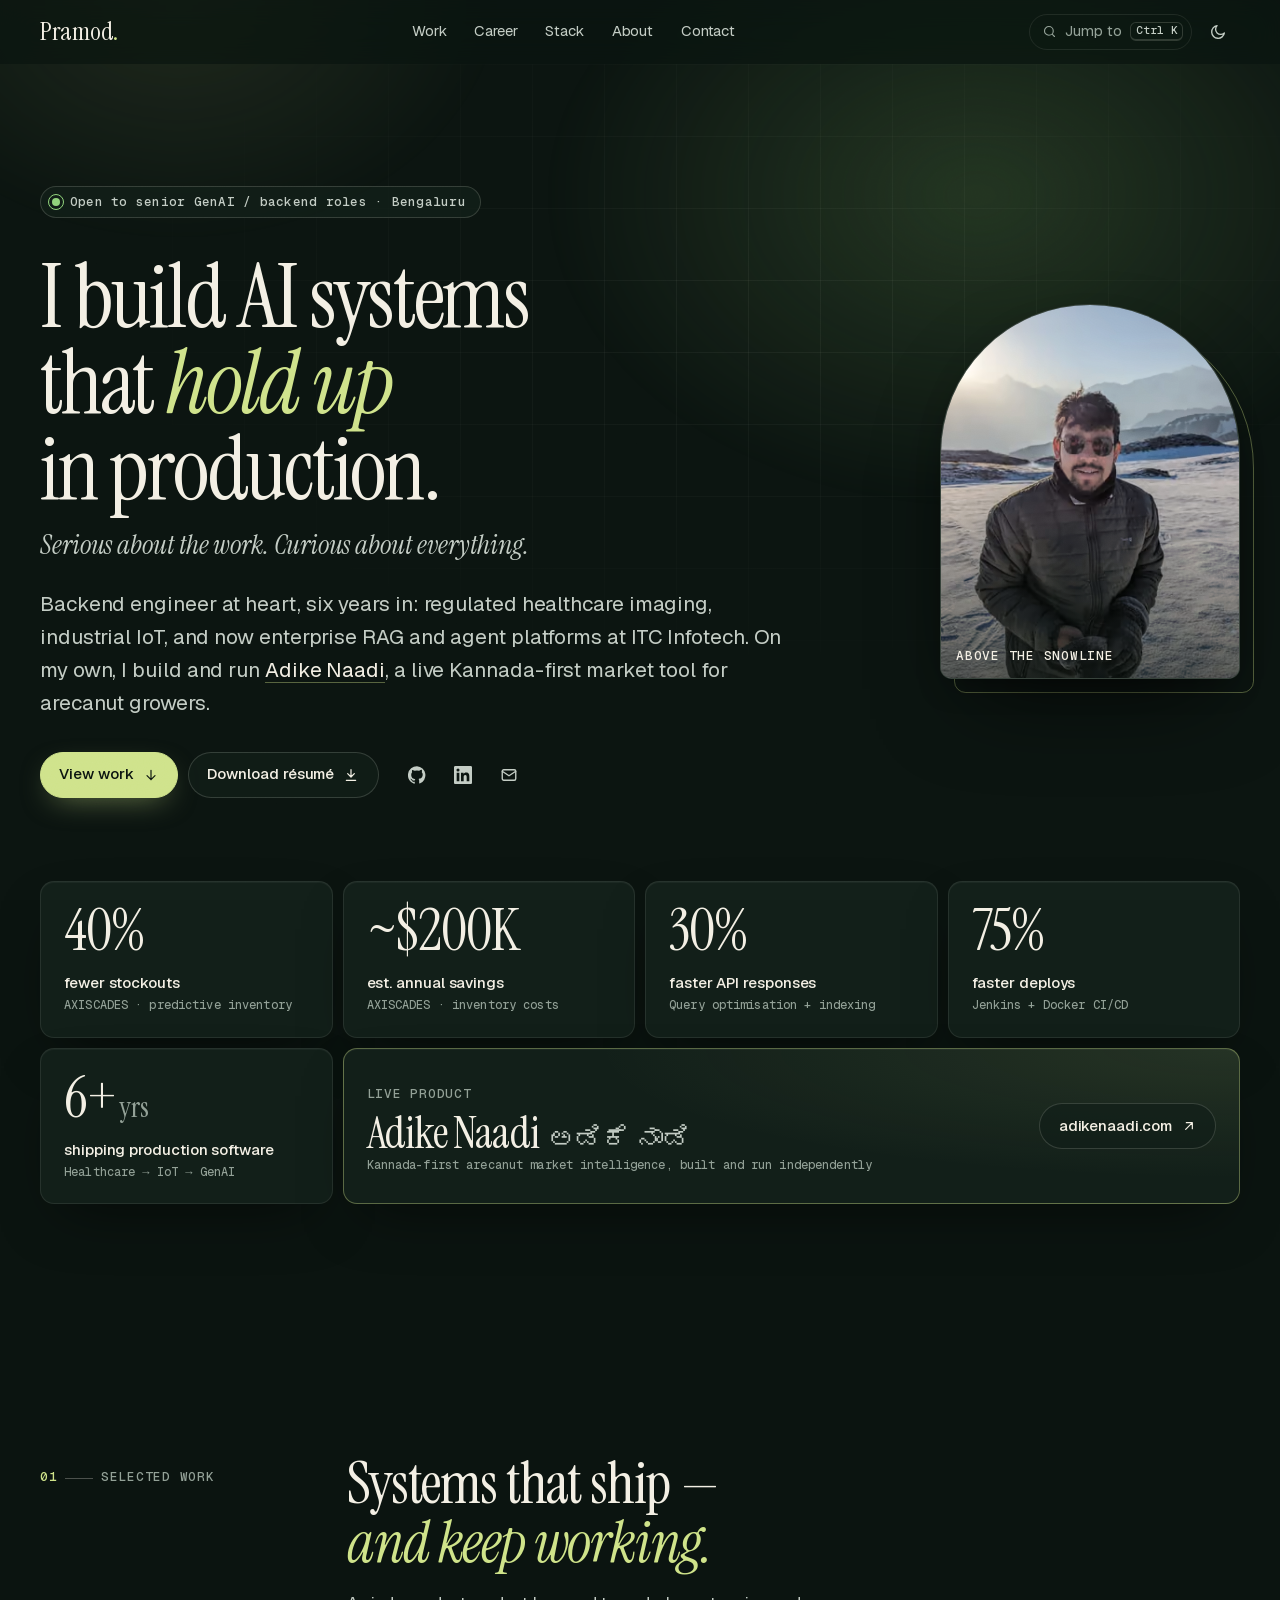
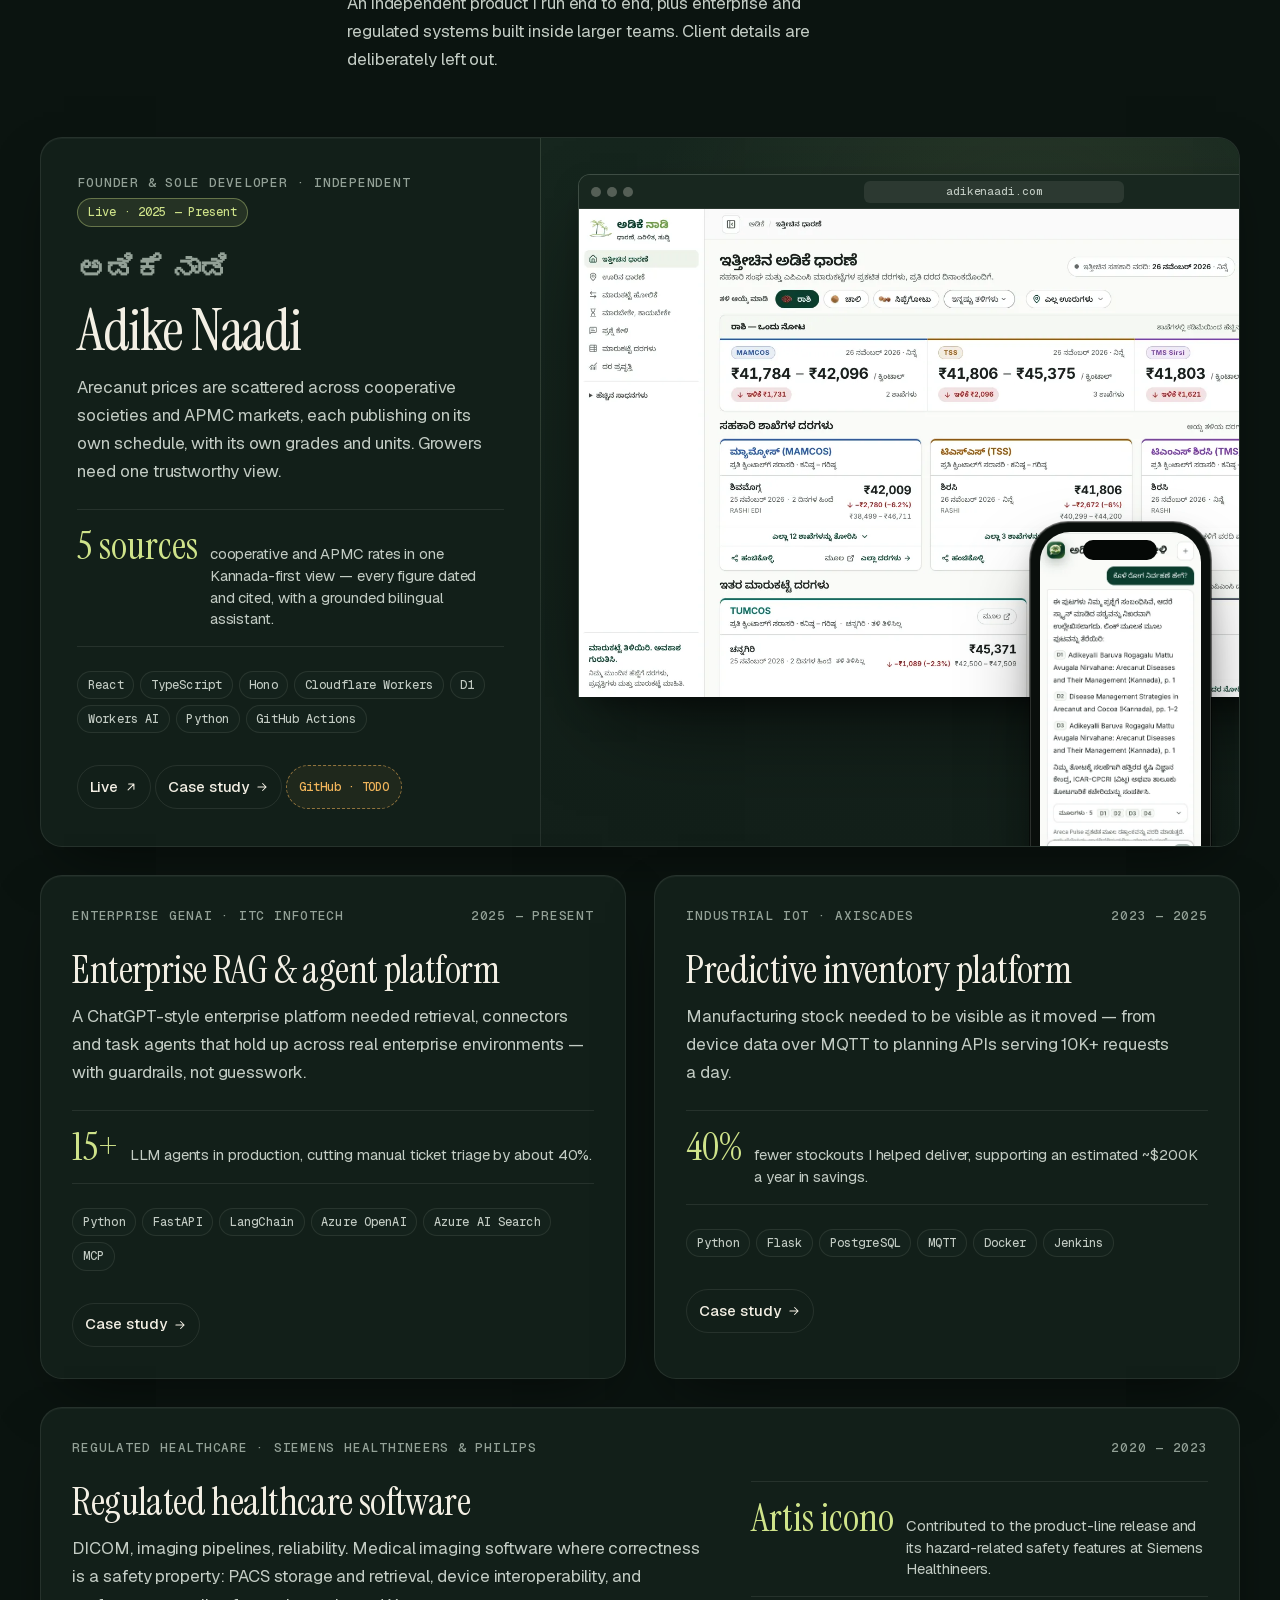
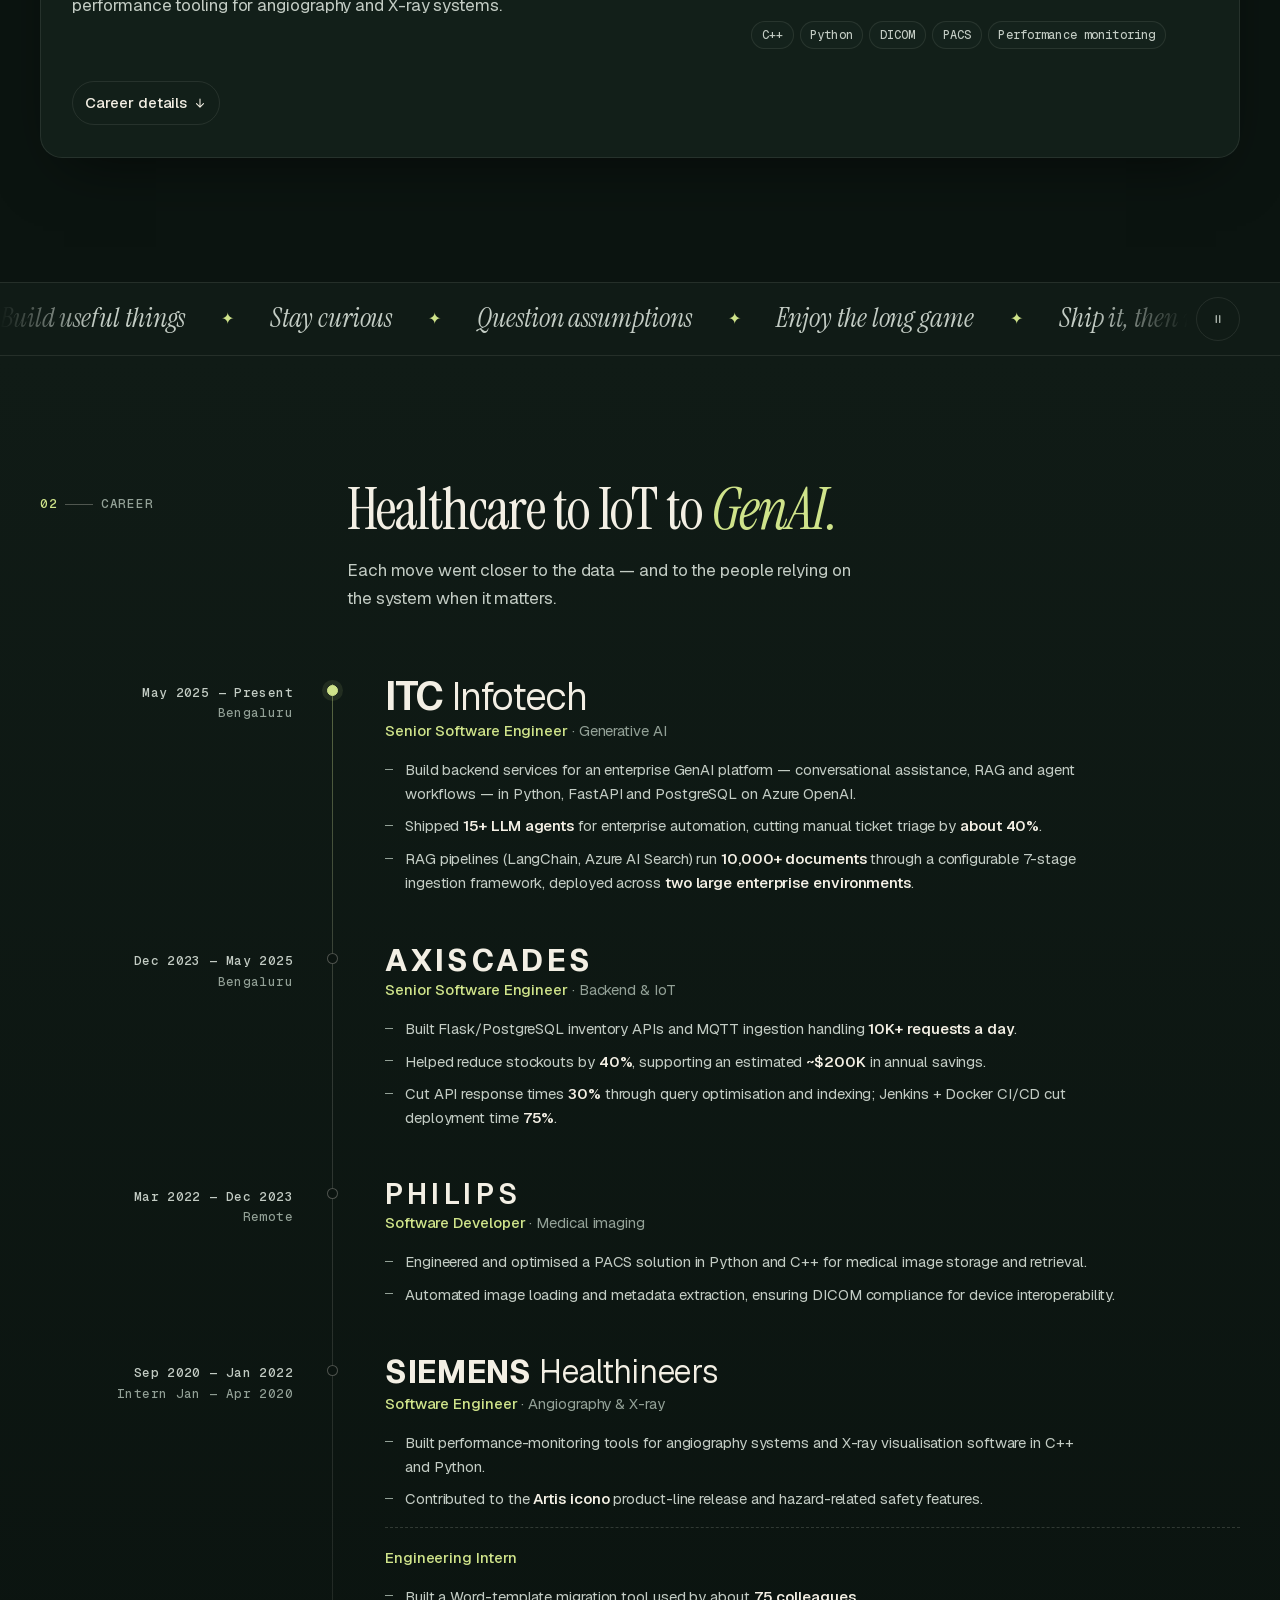
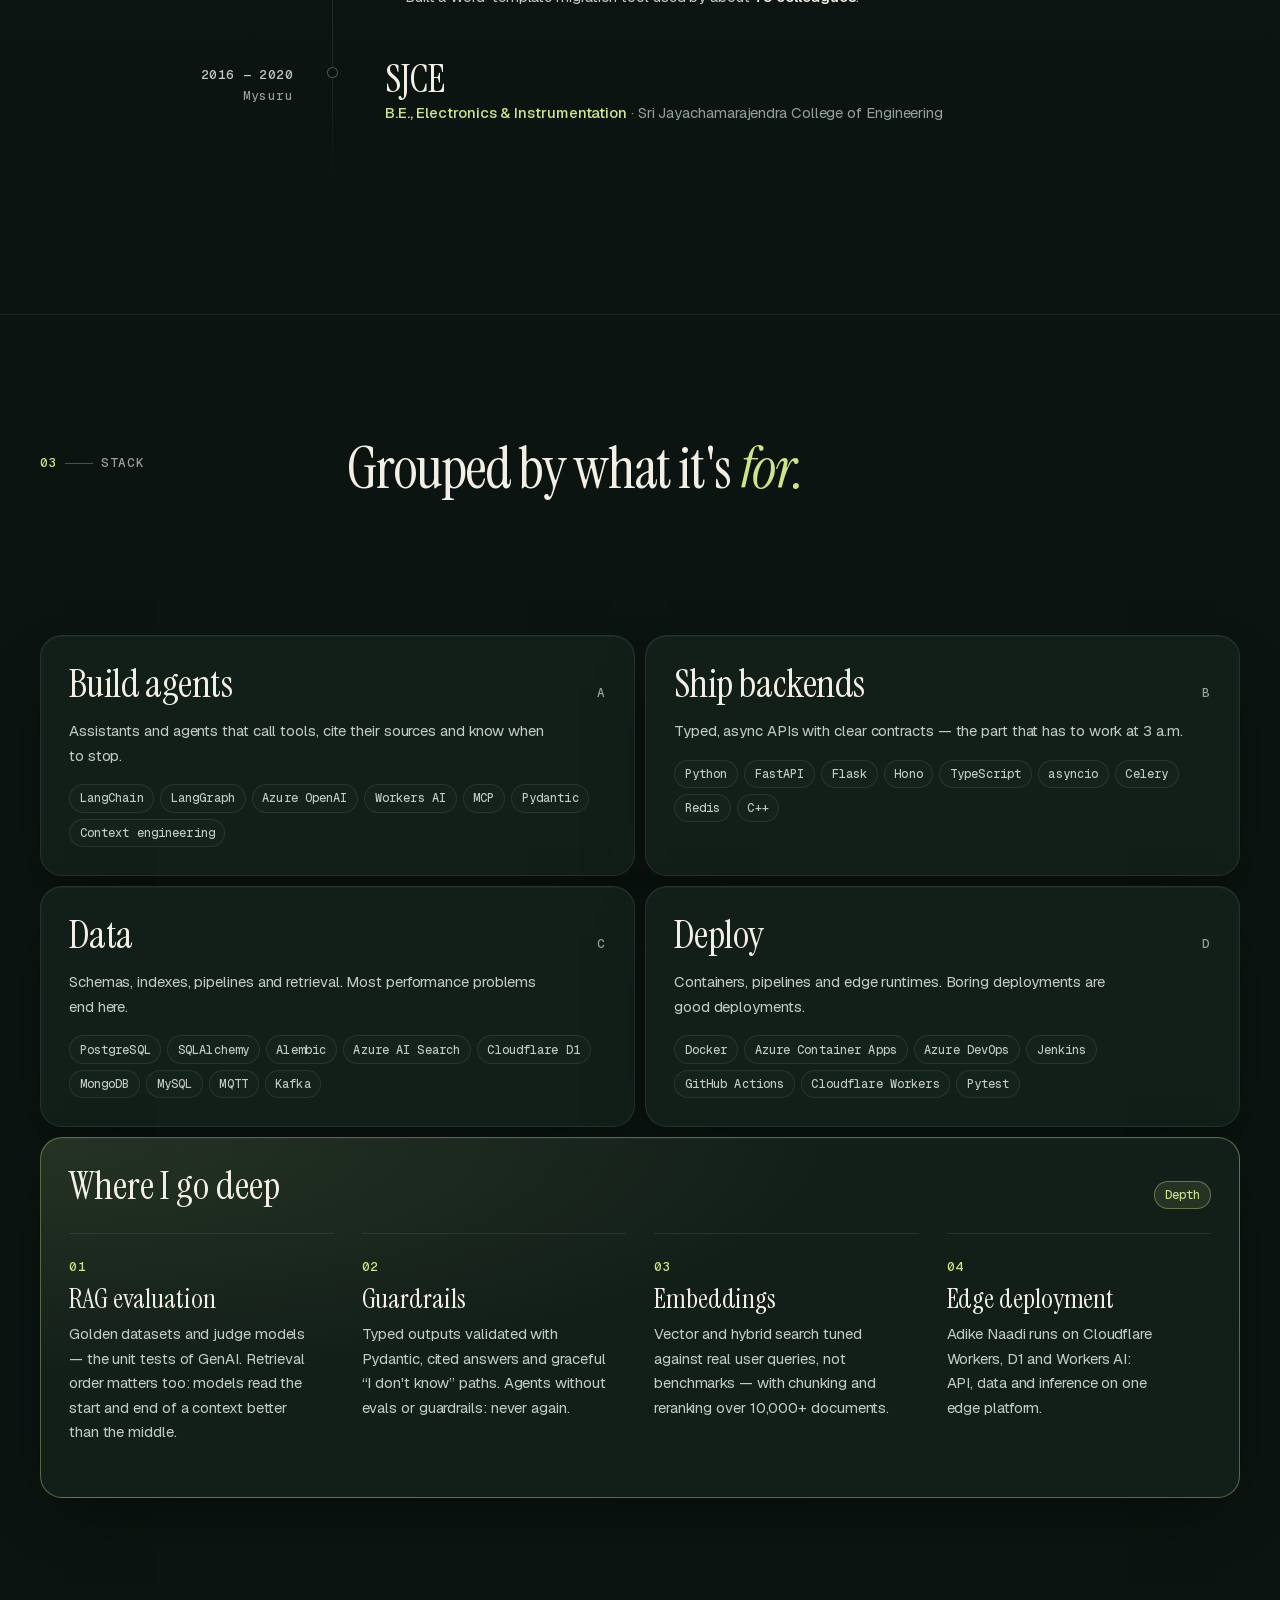
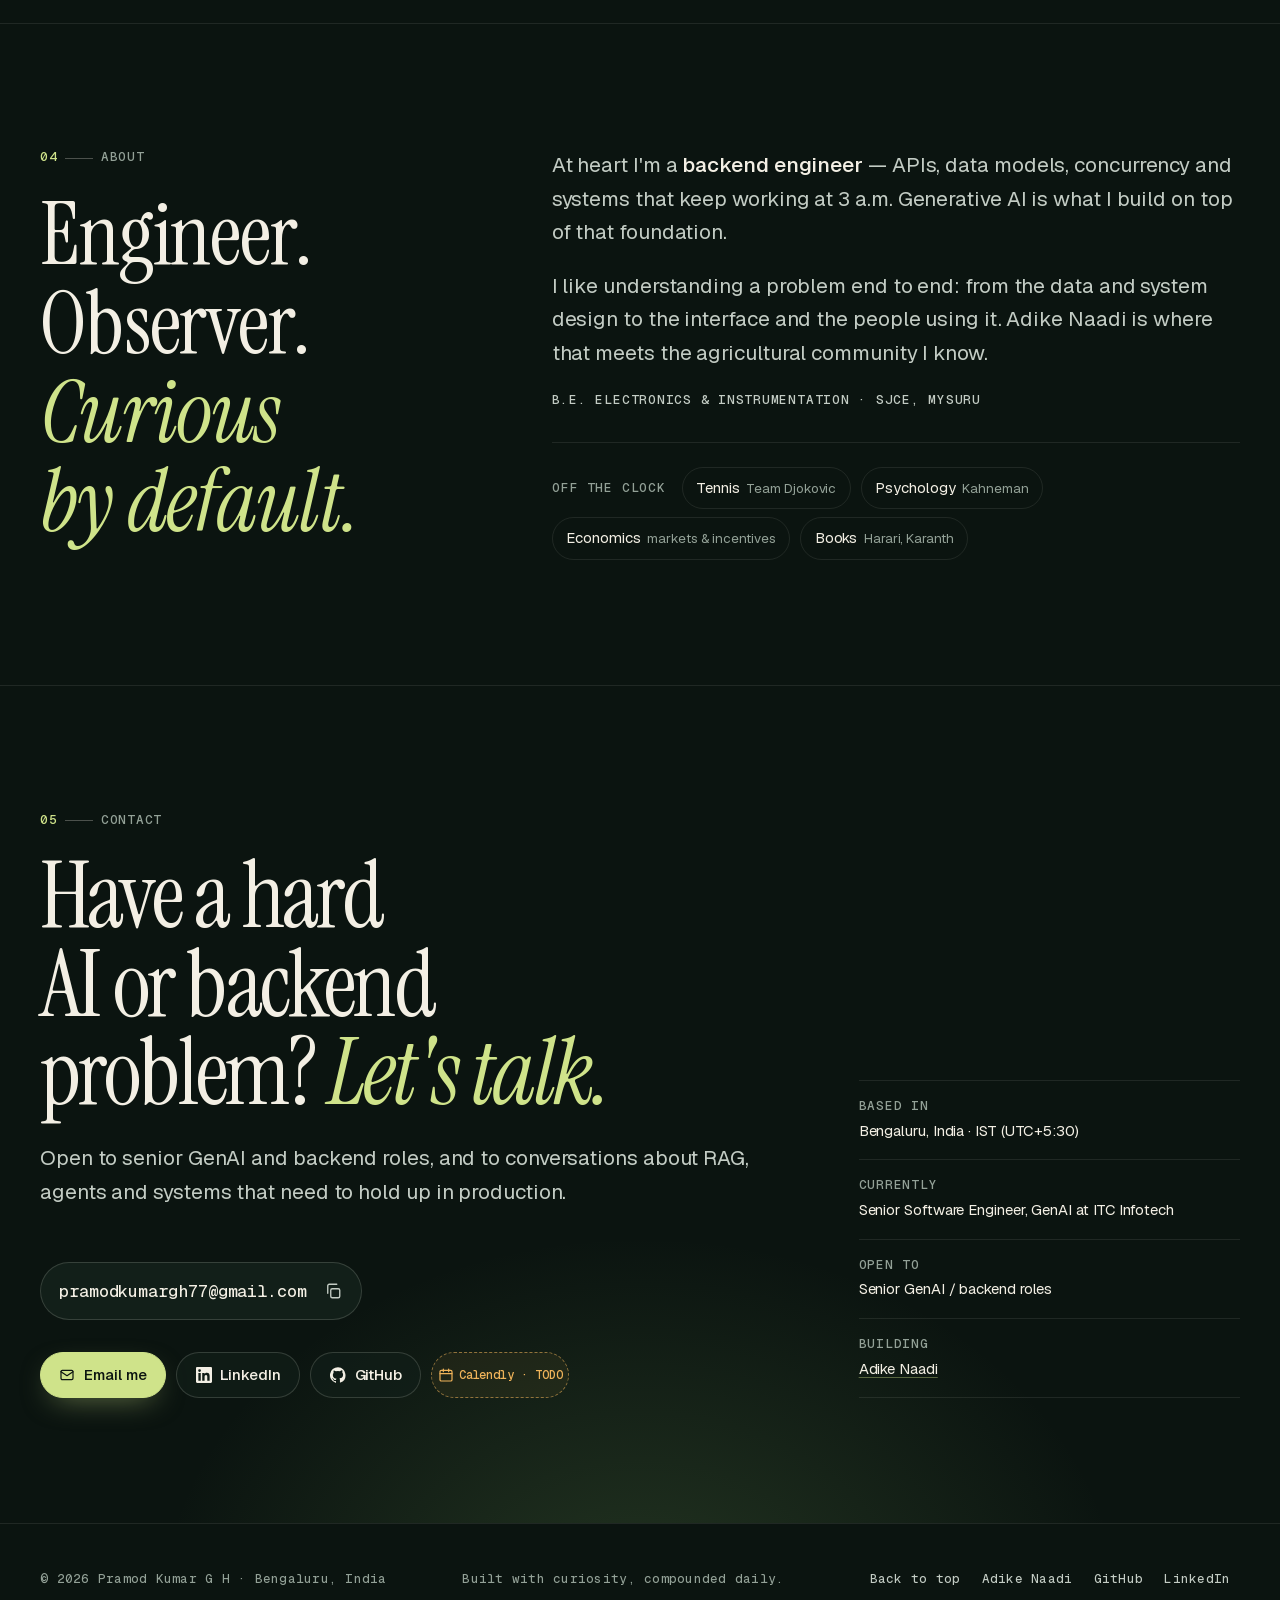
==== commit 26c2882d: "Add résumé PDF; fill Adike Naadi start year and early reach metrics - resume.pdf at repo root (fixes" ====
--- a/index.html
+++ b/index.html
@@ -127,7 +127,6 @@
         <p class="hero__lede">Backend engineer at heart, six years in: regulated healthcare imaging, industrial IoT, and now enterprise RAG and agent platforms at ITC Infotech. On my own, I build and run <a class="text-link" href="/work/adike-naadi.html">Adike Naadi</a>, a live Kannada-first market tool for arecanut growers.</p>
         <div class="hero__actions">
           <a class="btn btn--primary" href="#work">View work <svg class="arrow arrow--down" aria-hidden="true"><use href="#i-arrow-d"/></svg></a>
-          <!-- TODO: add /resume.pdf to the repo root -->
           <a class="btn" href="/resume.pdf">Download résumé <svg aria-hidden="true"><use href="#i-download"/></svg></a>
           <ul class="socials" aria-label="Elsewhere">
             <li><a class="icon-btn" href="https://github.com/pramodkumargh777" target="_blank" rel="noopener" aria-label="GitHub (opens in a new tab)"><svg aria-hidden="true"><use href="#i-github"/></svg></a></li>
@@ -186,9 +185,8 @@
         <article class="card project project--hero reveal" aria-labelledby="p-adike">
           <div class="project__body">
             <div class="project__meta">
-              <span class="eyebrow">Founder &amp; developer · Independent</span>
-              <!-- TODO: add start year, e.g. "2025 — Present" -->
-              <span class="chip chip--accent">Live · ongoing</span>
+              <span class="eyebrow">Founder &amp; sole developer · Independent</span>
+              <span class="chip chip--accent">Live · 2025 — Present</span>
             </div>
             <h3 id="p-adike"><span class="kn" lang="kn">ಅಡಿಕೆ ನಾಡಿ</span><a class="stretch" href="/work/adike-naadi.html">Adike Naadi</a></h3>
             <p class="project__problem">Arecanut prices are scattered across cooperative societies and APMC markets, each publishing on its own schedule, with its own grades and units. Growers need one trustworthy view.</p>
--- a/assets/css/site.css
+++ b/assets/css/site.css
@@ -599,6 +599,7 @@
 }
 .results { display: grid; grid-template-columns: repeat(2, minmax(0, 1fr)); gap: 10px; list-style: none; margin: var(--space-5) 0; }
 @media (min-width: 900px) { .results { grid-template-columns: repeat(3, minmax(0, 1fr)); } }
+@media (max-width: 899px) { .results > .tile:last-child:nth-child(odd) { grid-column: 1 / -1; min-height: 0; } }
 .results .tile { min-height: 132px; }
 .results .tile--todo { border-style: dashed; border-color: rgba(240, 180, 90, 0.45); box-shadow: none; background: transparent; }
 .callout { margin: var(--space-5) 0; padding: var(--space-5); border-radius: var(--radius); border: 1px solid var(--accent-line); background: var(--accent-soft); color: var(--text); }
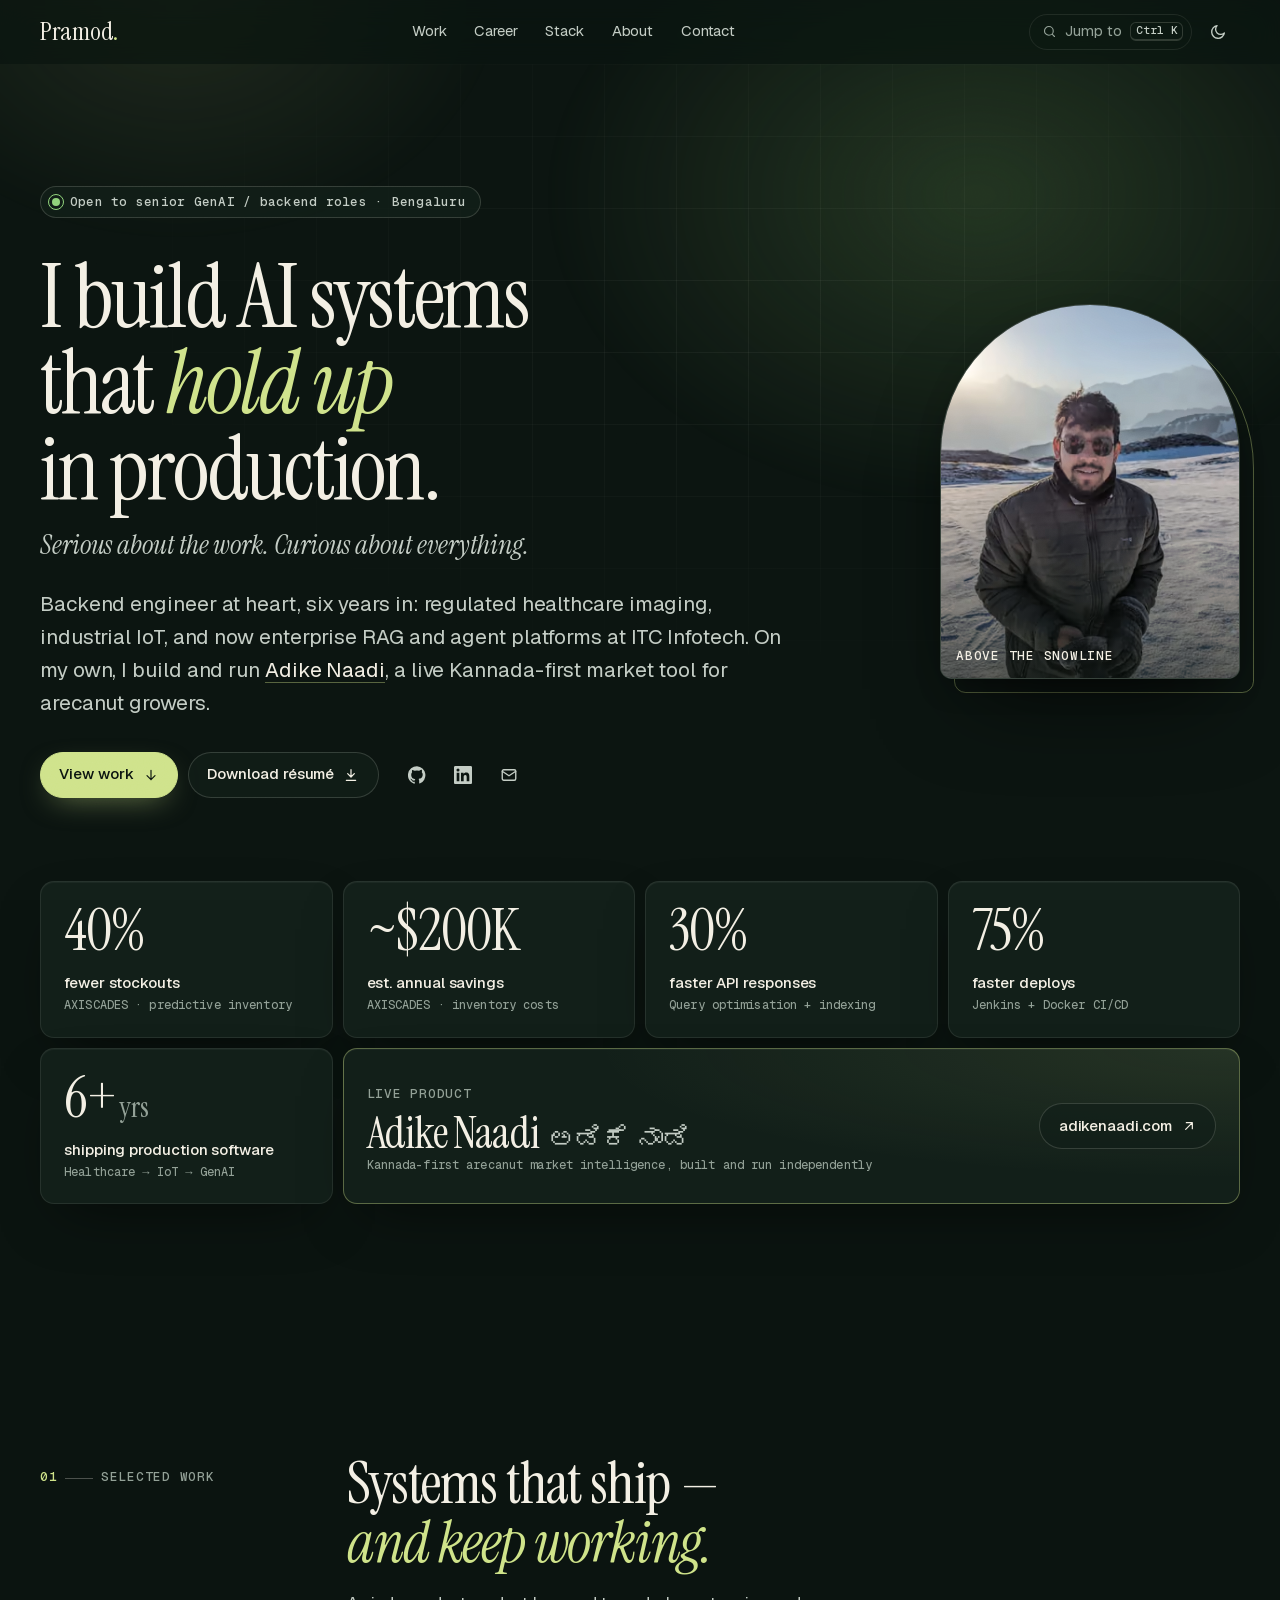
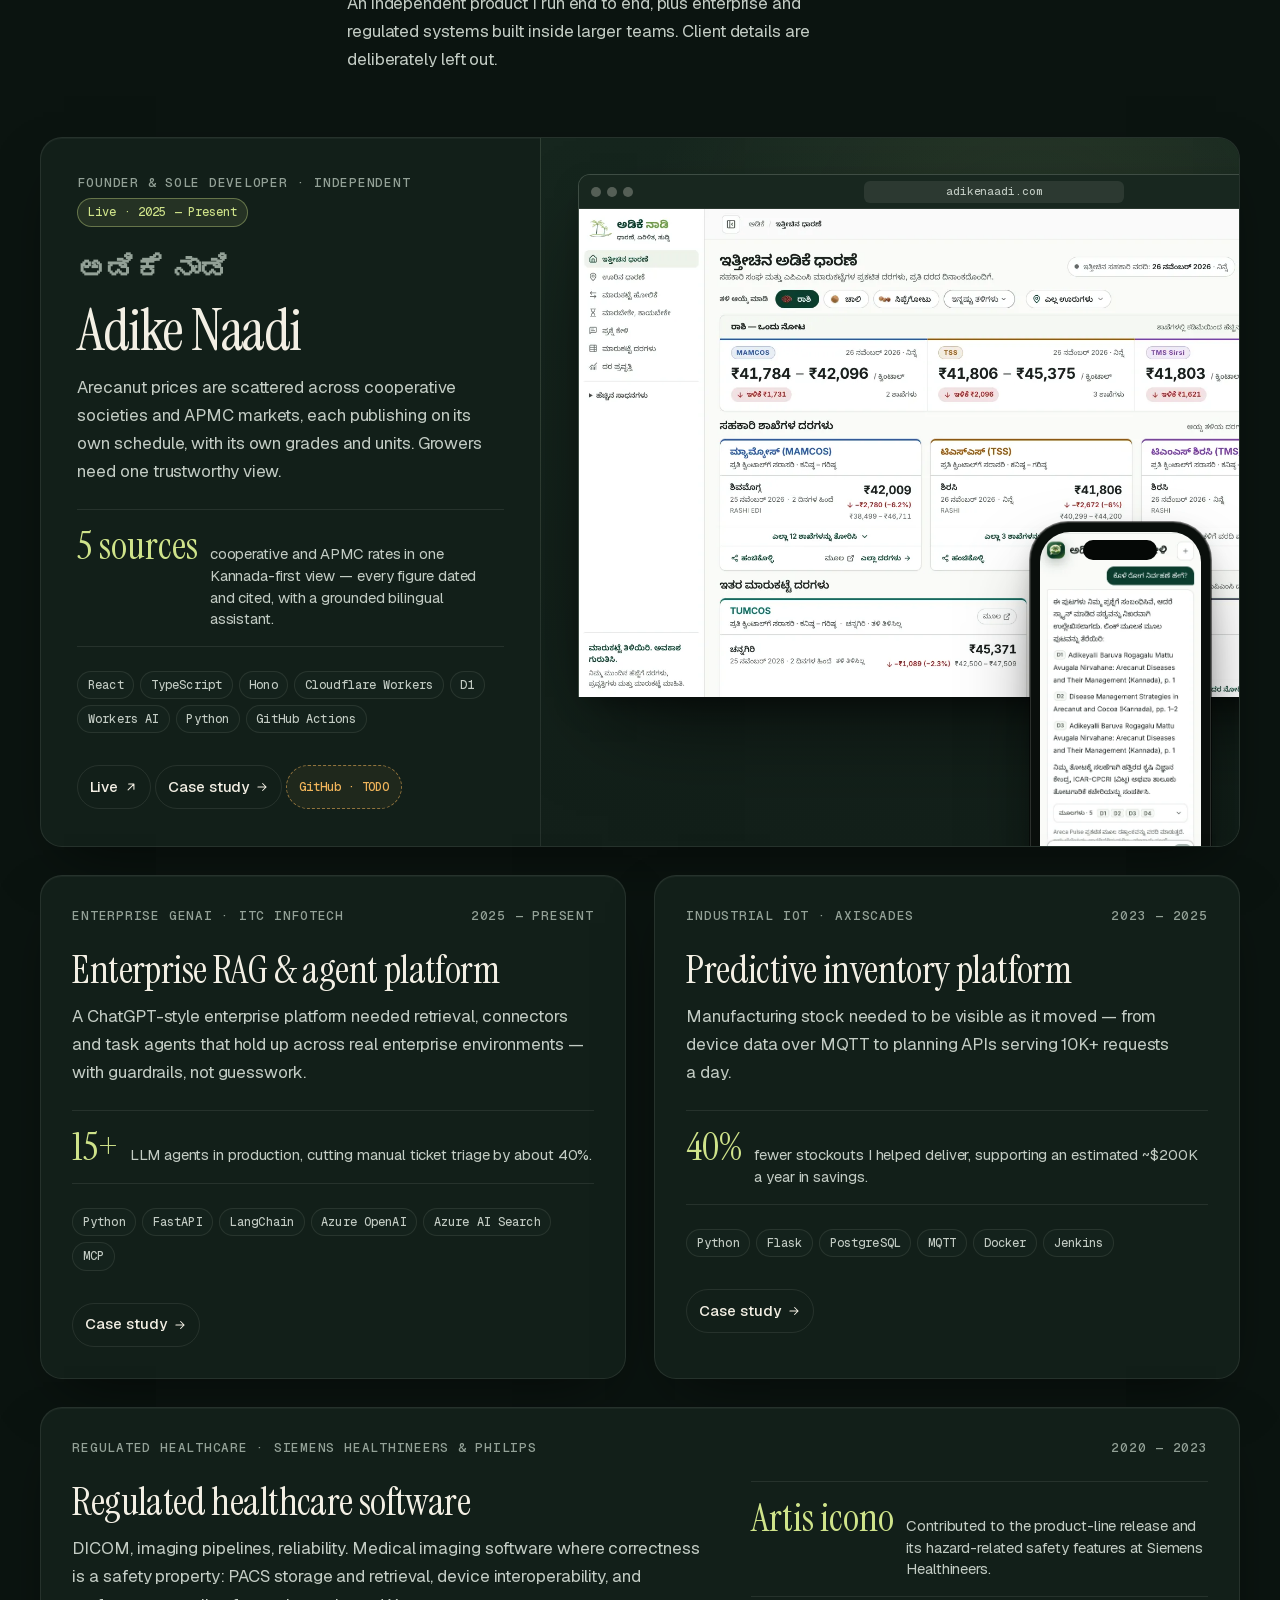
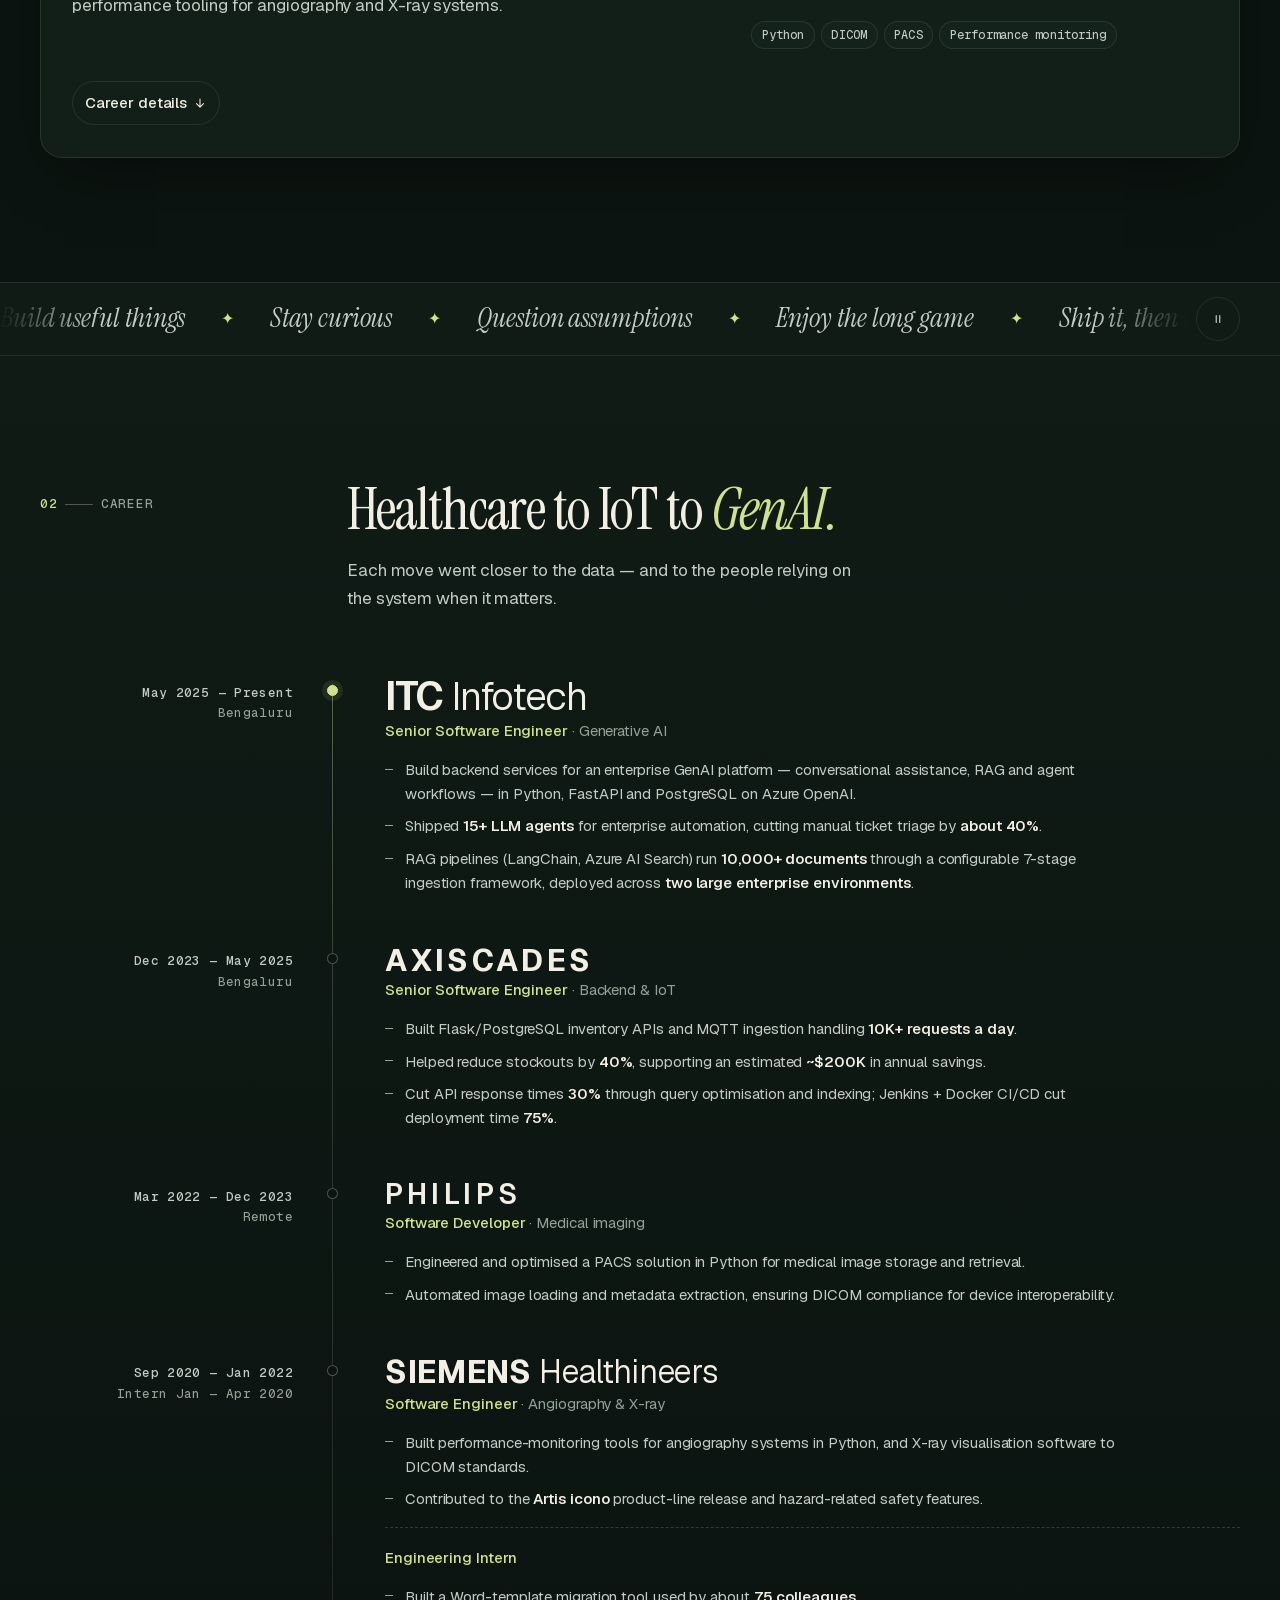
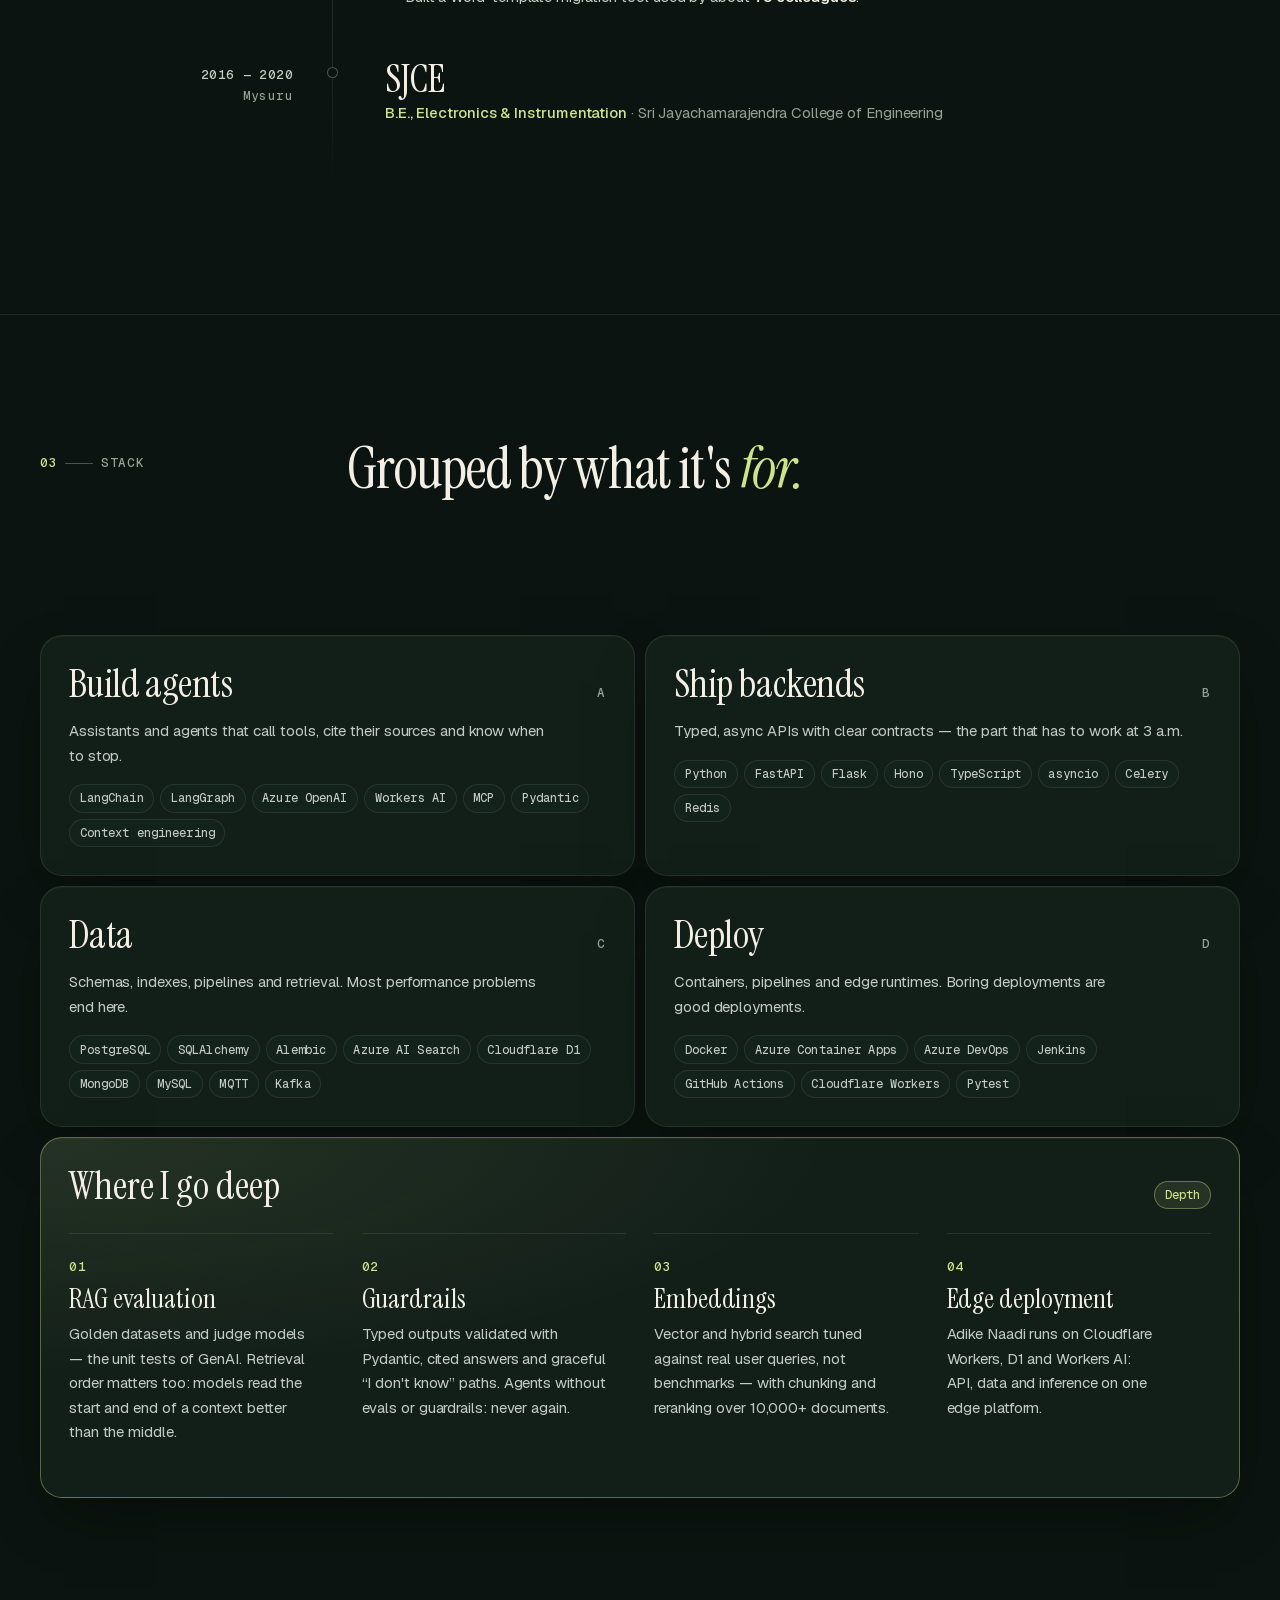
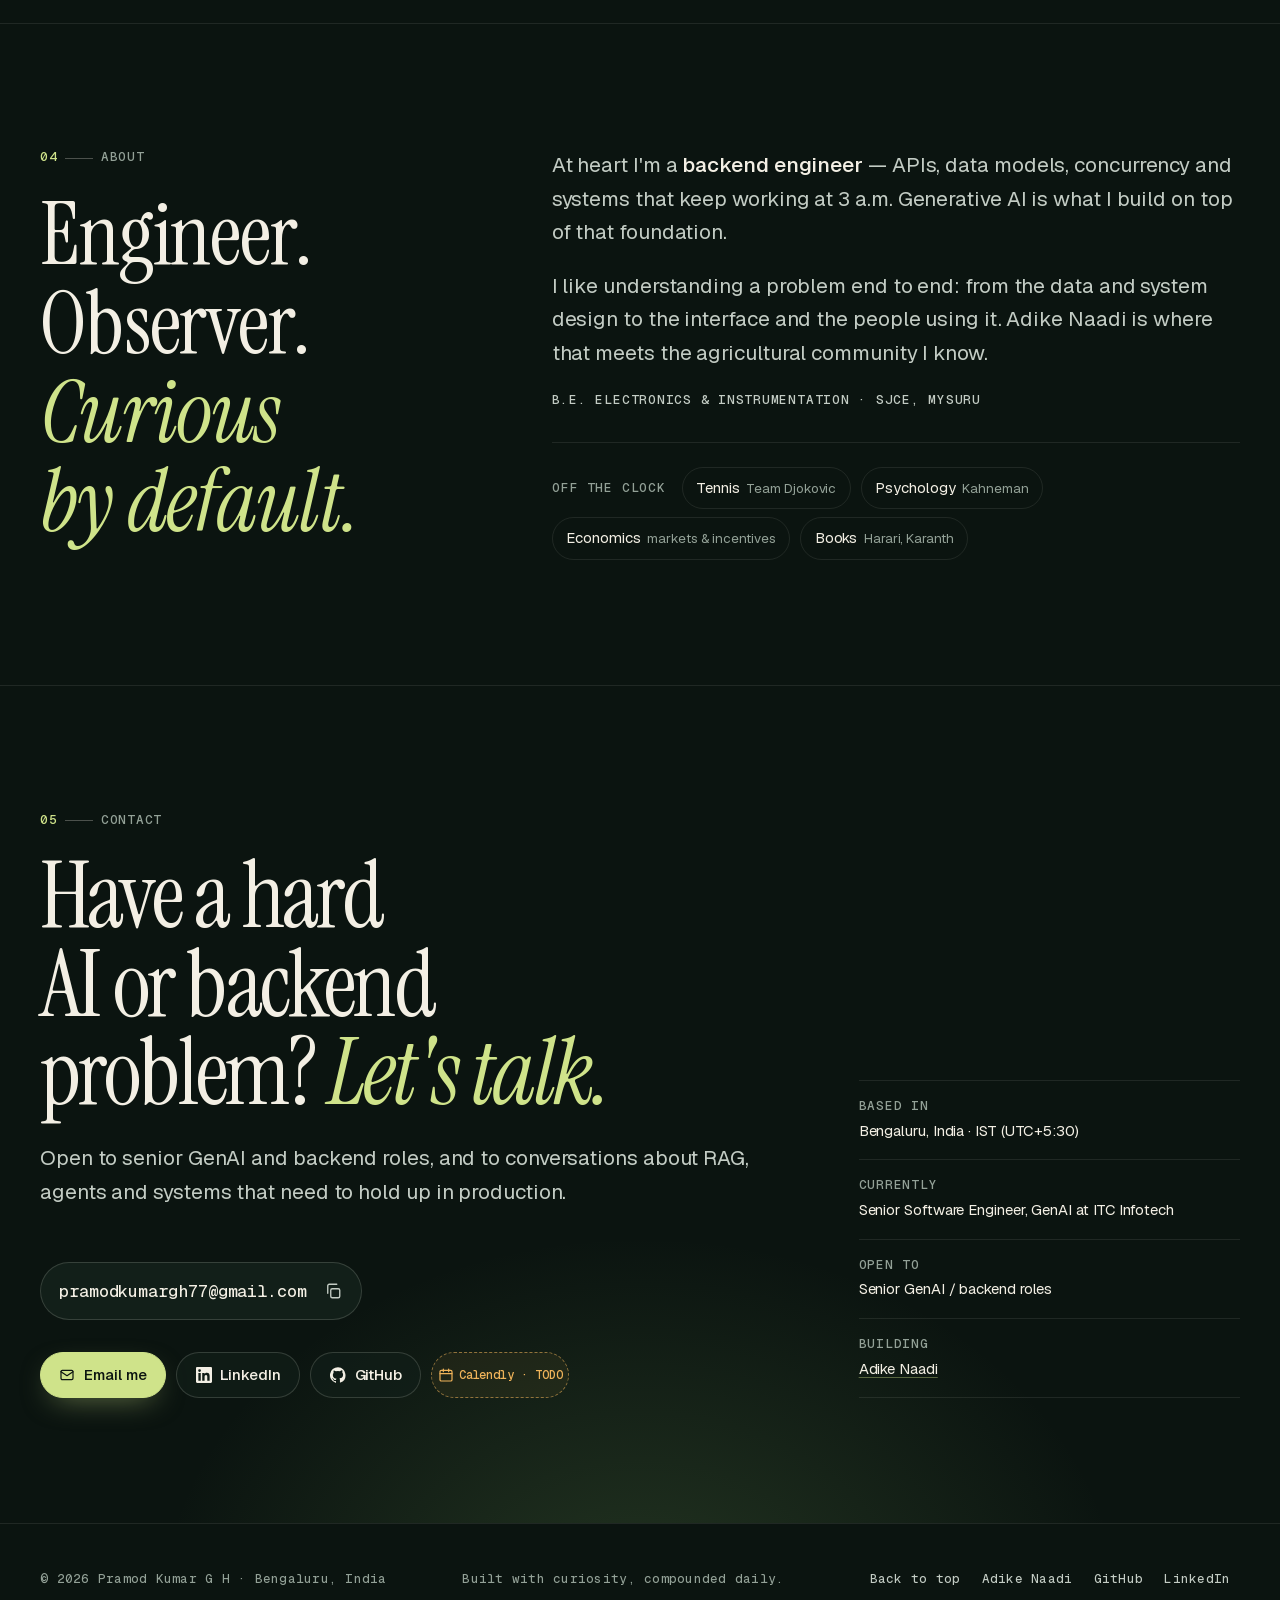
==== commit cd99abd3: "Drop C++ claims to match the résumé Philips PACS and Siemens tooling now described as Python work; C" ====
--- a/index.html
+++ b/index.html
@@ -251,7 +251,7 @@
             <div style="grid-column:1/-1" class="health__side">
               <div class="project__outcome" style="margin-top:0"><b>Artis icono</b><span>Contributed to the product-line release and its hazard-related safety features at Siemens Healthineers.</span></div>
               <ul class="chips" aria-label="Stack">
-                <li class="chip">C++</li><li class="chip">Python</li><li class="chip">DICOM</li><li class="chip">PACS</li><li class="chip">Performance monitoring</li>
+                <li class="chip">Python</li><li class="chip">DICOM</li><li class="chip">PACS</li><li class="chip">Performance monitoring</li>
               </ul>
             </div>
           </div>
@@ -325,7 +325,7 @@
             <h3 class="wordmark wordmark--philips">Philips</h3>
             <p class="job__role">Software Developer <span>· Medical imaging</span></p>
             <ul>
-              <li>Engineered and optimised a PACS solution in Python and C++ for medical image storage and retrieval.</li>
+              <li>Engineered and optimised a PACS solution in Python for medical image storage and retrieval.</li>
               <li>Automated image loading and metadata extraction, ensuring DICOM compliance for device interoperability.</li>
             </ul>
           </div>
@@ -336,7 +336,7 @@
             <h3 class="wordmark wordmark--siemens">SIEMENS <span>Healthineers</span></h3>
             <p class="job__role">Software Engineer <span>· Angiography &amp; X-ray</span></p>
             <ul>
-              <li>Built performance-monitoring tools for angiography systems and X-ray visualisation software in C++ and Python.</li>
+              <li>Built performance-monitoring tools for angiography systems in Python, and X-ray visualisation software to DICOM standards.</li>
               <li>Contributed to the <b>Artis icono</b> product-line release and hazard-related safety features.</li>
             </ul>
             <div class="job__sub">
@@ -373,7 +373,7 @@
         <article class="card cap reveal" style="--d:60ms">
           <div class="cap__head"><h3>Ship backends</h3><span class="mono-label">B</span></div>
           <p>Typed, async APIs with clear contracts — the part that has to work at 3 a.m.</p>
-          <ul class="chips" aria-label="Tools"><li class="chip">Python</li><li class="chip">FastAPI</li><li class="chip">Flask</li><li class="chip">Hono</li><li class="chip">TypeScript</li><li class="chip">asyncio</li><li class="chip">Celery</li><li class="chip">Redis</li><li class="chip">C++</li></ul>
+          <ul class="chips" aria-label="Tools"><li class="chip">Python</li><li class="chip">FastAPI</li><li class="chip">Flask</li><li class="chip">Hono</li><li class="chip">TypeScript</li><li class="chip">asyncio</li><li class="chip">Celery</li><li class="chip">Redis</li></ul>
         </article>
         <article class="card cap reveal">
           <div class="cap__head"><h3>Data</h3><span class="mono-label">C</span></div>
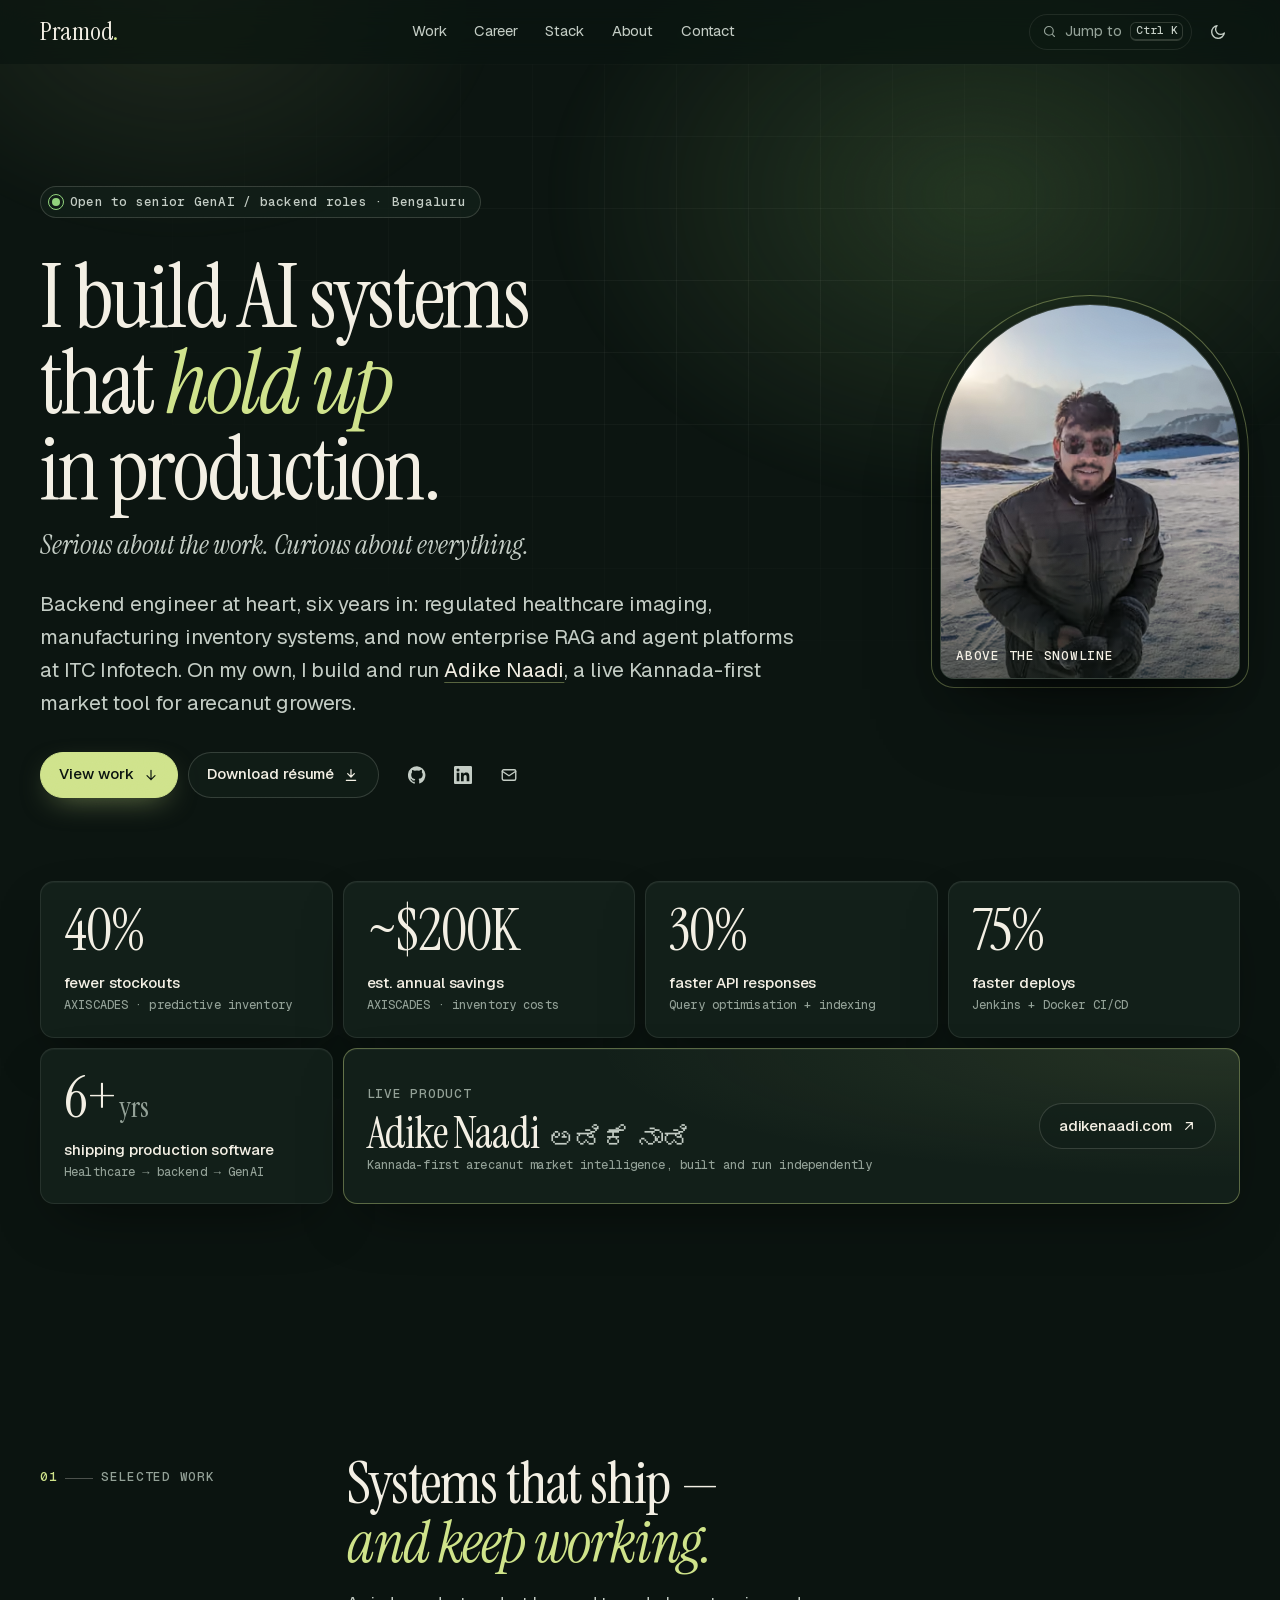
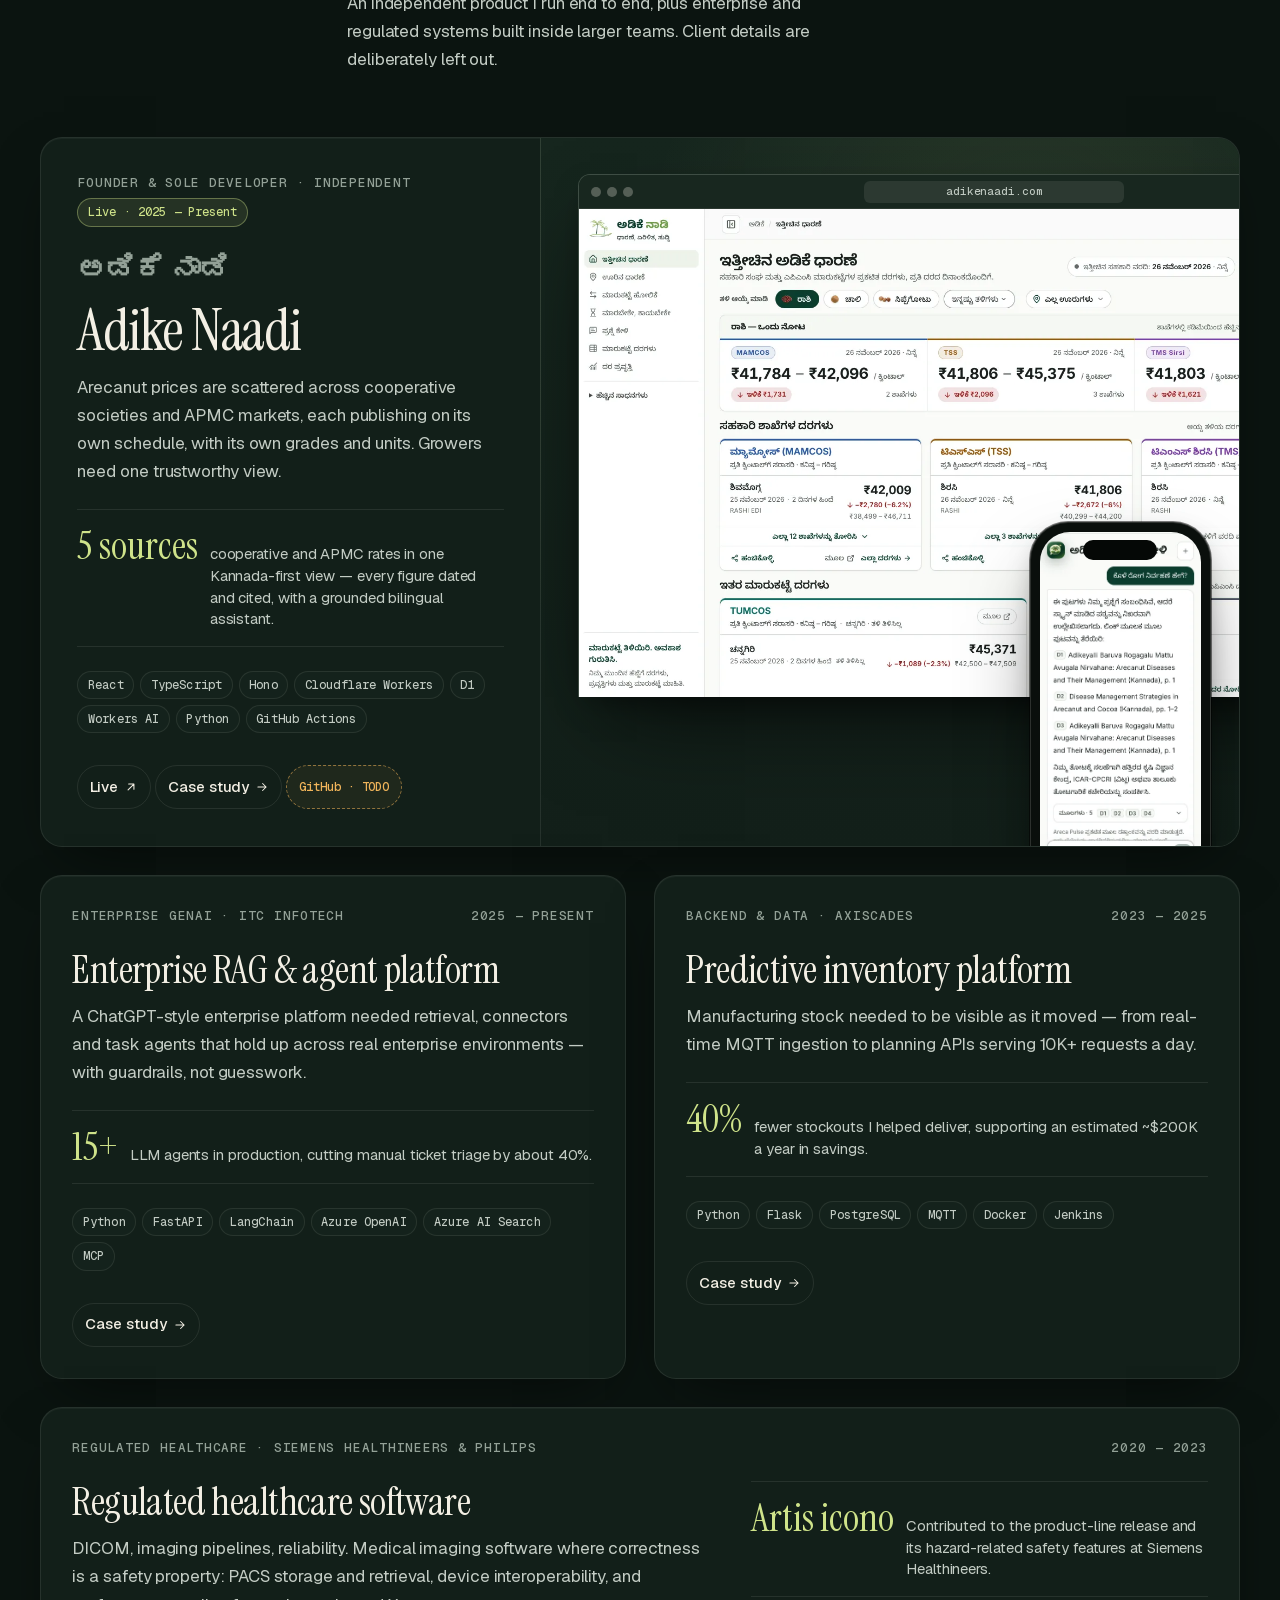
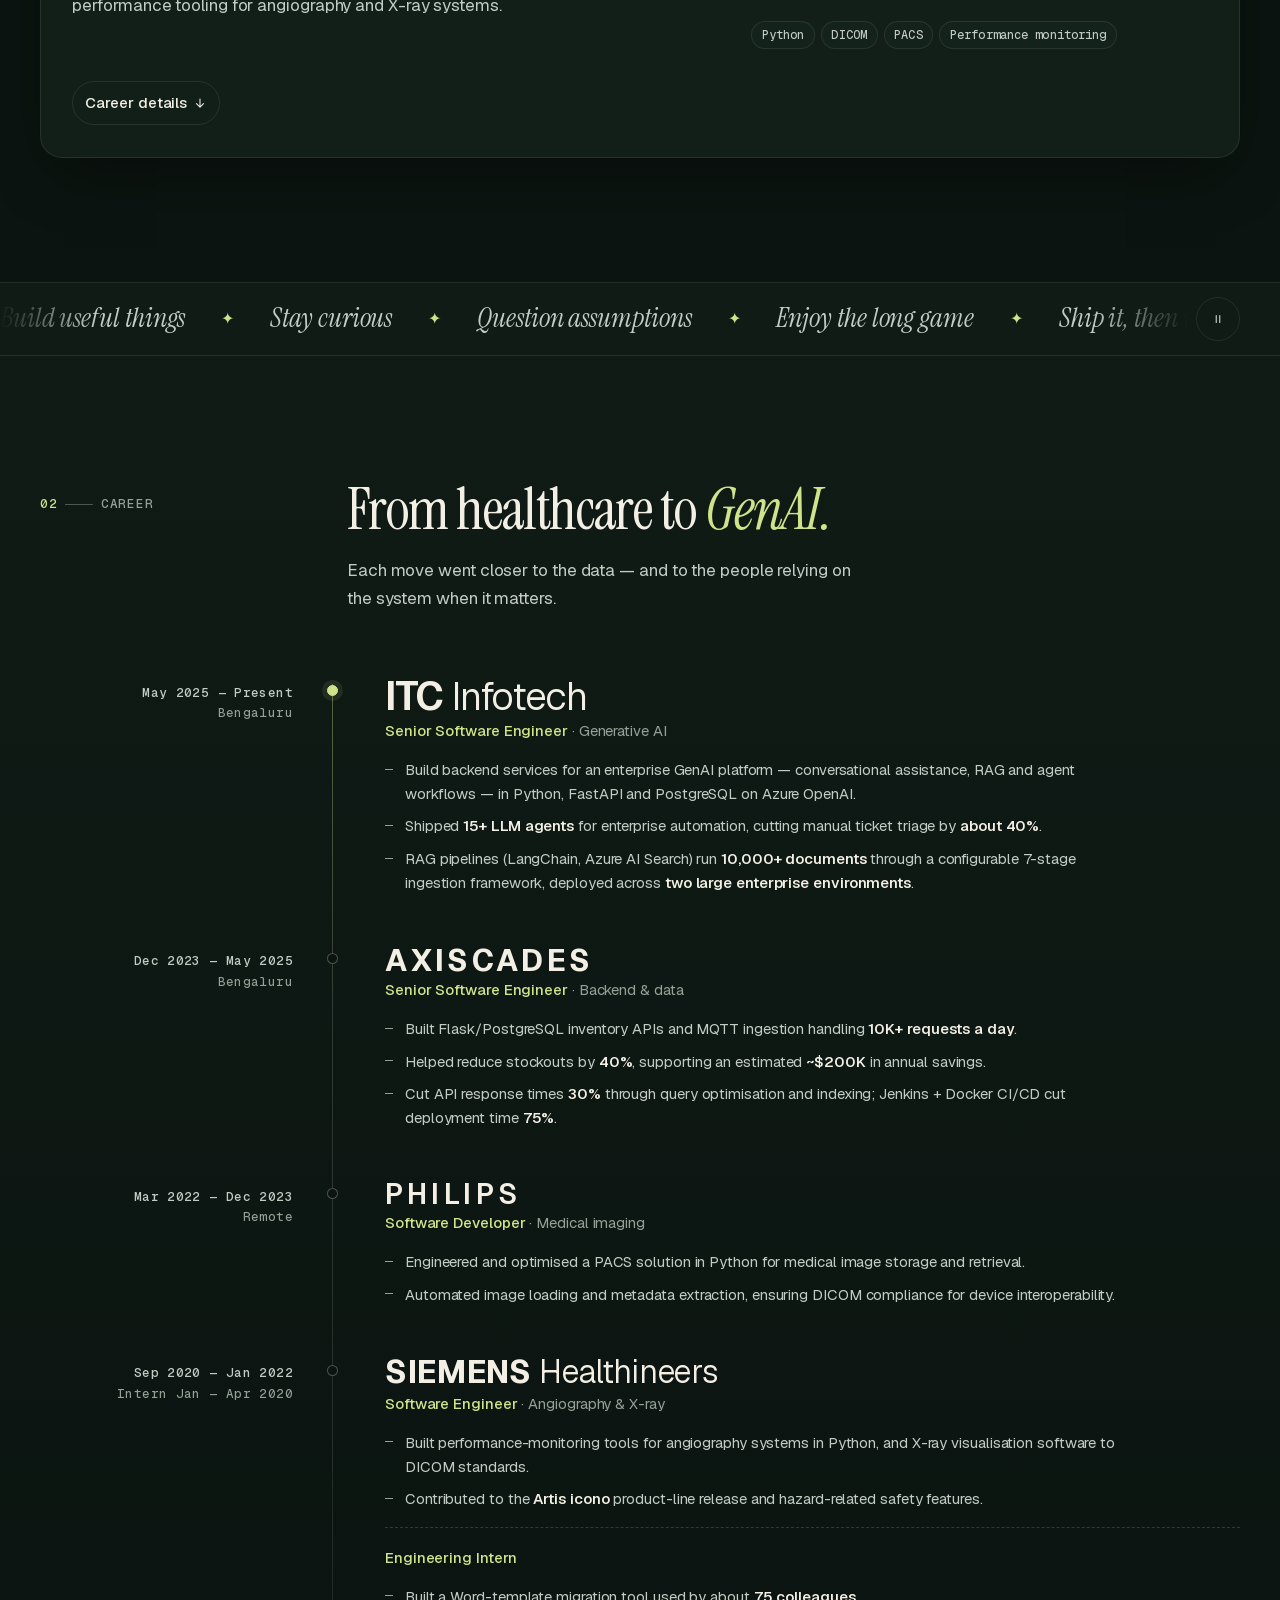
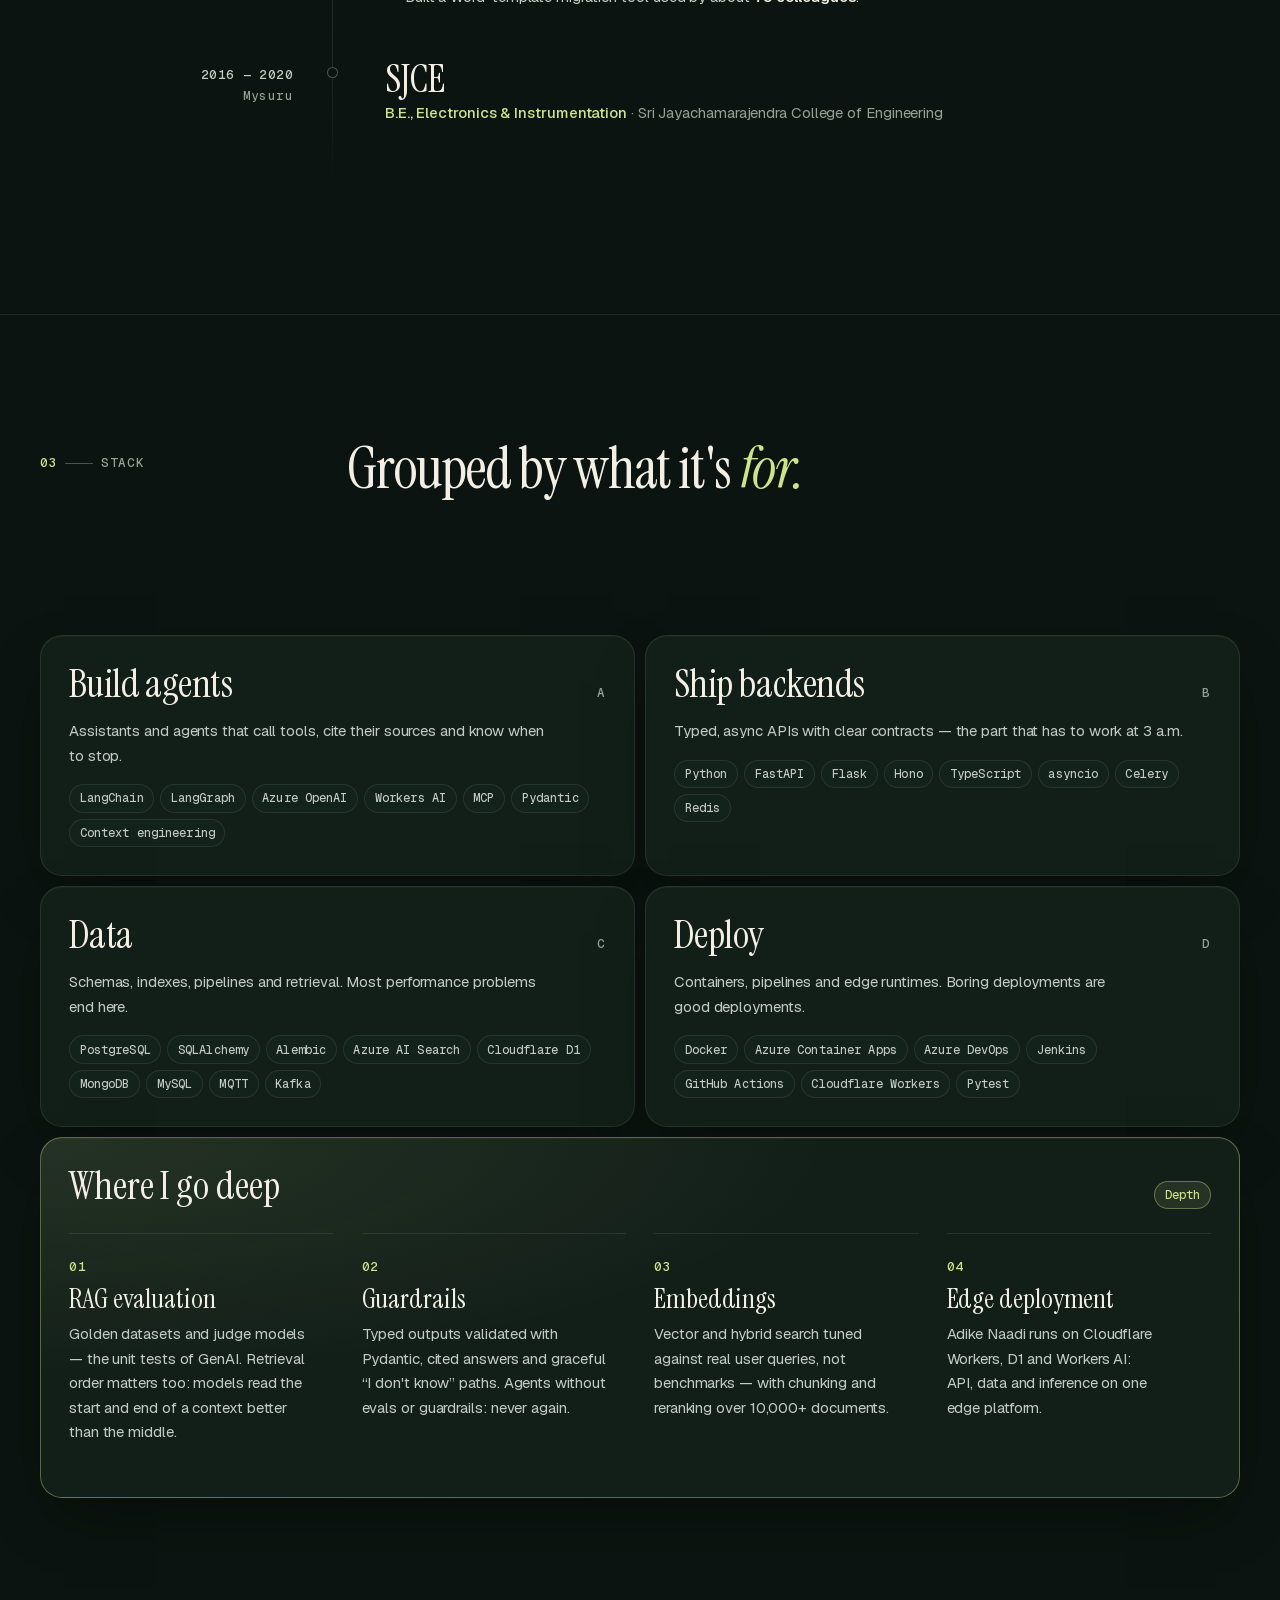
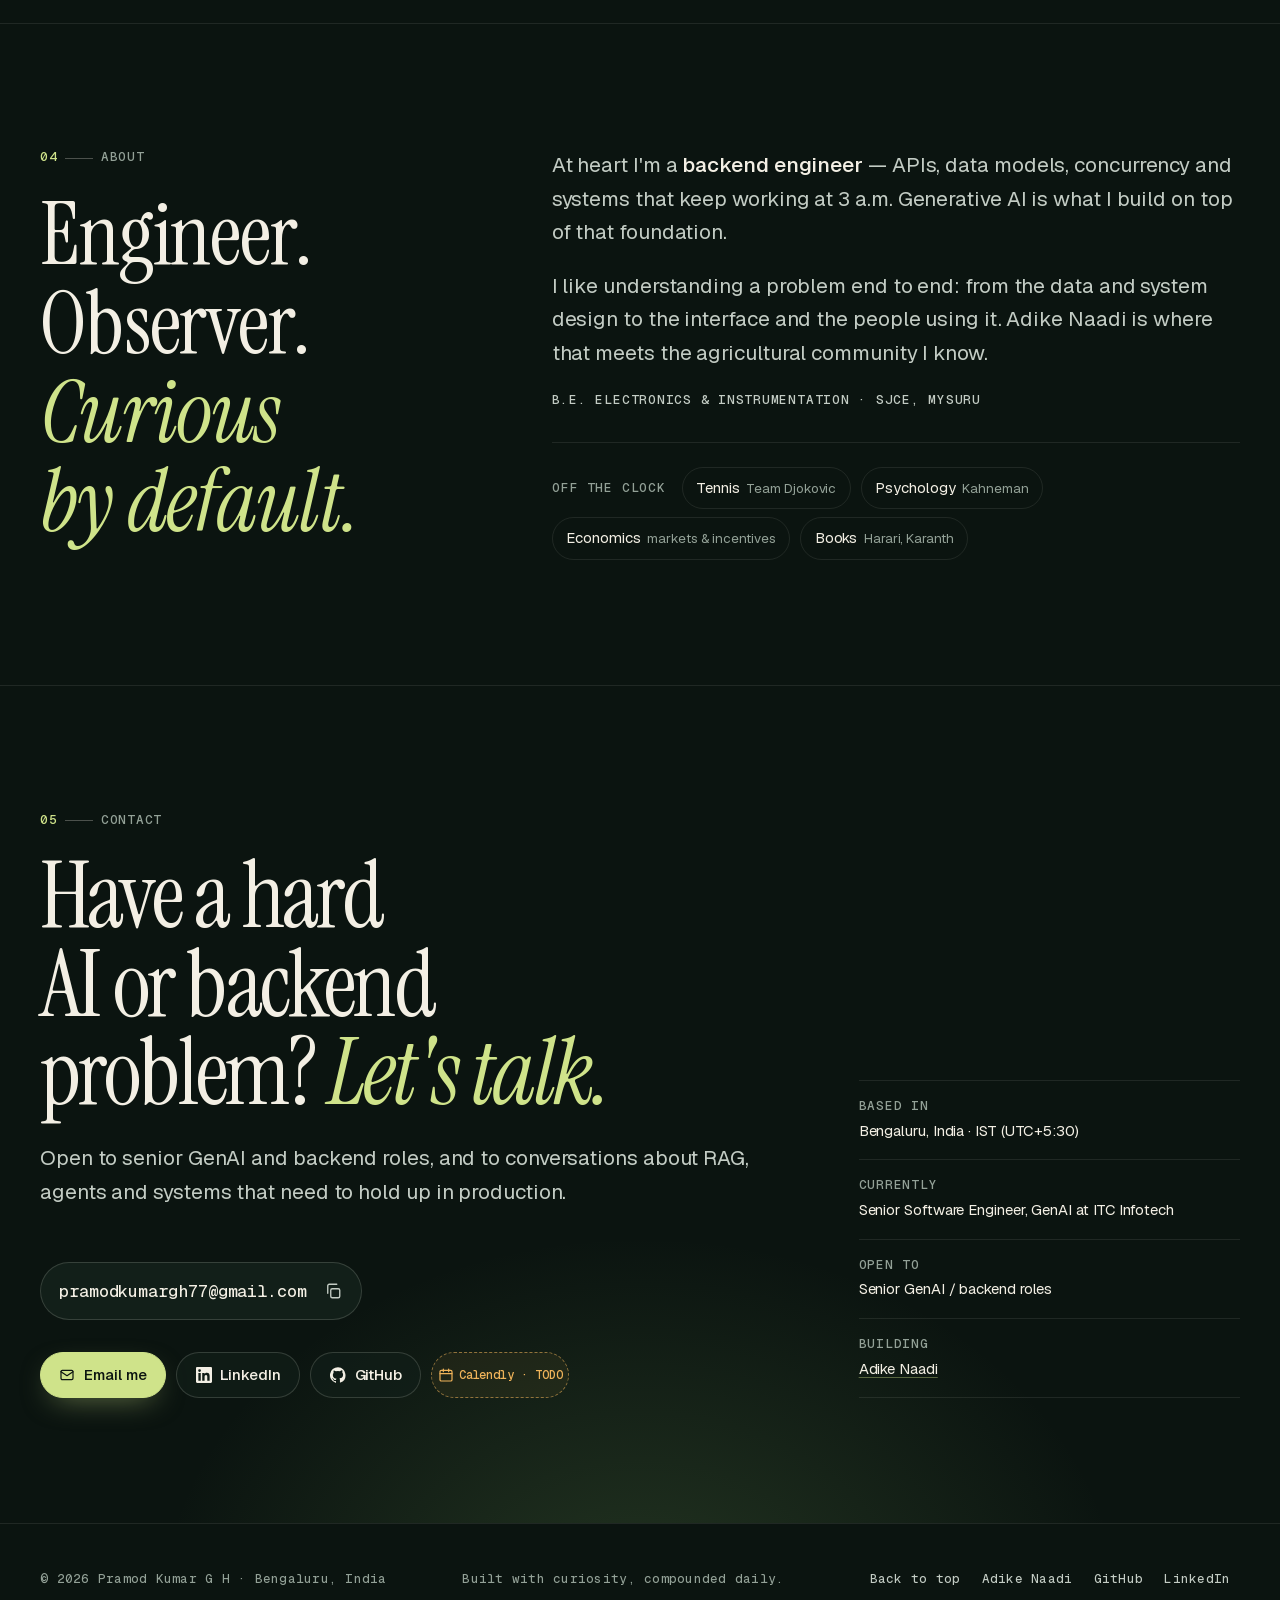
==== commit b925389c: "Remove IoT framing; concentric portrait outline; add Cloudflare traffic - AXISCADES reframed as back" ====
--- a/index.html
+++ b/index.html
@@ -4,7 +4,7 @@
 <meta charset="utf-8">
 <meta name="viewport" content="width=device-width, initial-scale=1, viewport-fit=cover">
 <title>Pramod Kumar G H — AI &amp; Backend Engineer</title>
-<meta name="description" content="Senior GenAI and backend engineer in Bengaluru. Enterprise LLM agents and RAG, industrial IoT APIs, regulated healthcare imaging — and Adike Naadi, a live product.">
+<meta name="description" content="Senior GenAI and backend engineer in Bengaluru. Enterprise LLM agents and RAG, predictive-inventory backends, regulated healthcare imaging — and Adike Naadi, a live product.">
 <link rel="canonical" href="https://pramodkumargh777.github.io/">
 <meta name="theme-color" content="#0b1410">
 <meta name="color-scheme" content="dark light">
@@ -14,14 +14,14 @@
 <meta property="og:locale" content="en_IN">
 <meta property="og:url" content="https://pramodkumargh777.github.io/">
 <meta property="og:title" content="Pramod Kumar G H — I build AI systems that hold up in production">
-<meta property="og:description" content="Senior GenAI and backend engineer in Bengaluru. Enterprise LLM agents and RAG, industrial IoT APIs, regulated healthcare imaging — and Adike Naadi, a live product.">
+<meta property="og:description" content="Senior GenAI and backend engineer in Bengaluru. Enterprise LLM agents and RAG, predictive-inventory backends, regulated healthcare imaging — and Adike Naadi, a live product.">
 <meta property="og:image" content="https://pramodkumargh777.github.io/og-image.png">
 <meta property="og:image:width" content="1200">
 <meta property="og:image:height" content="630">
 <meta property="og:image:alt" content="Pramod Kumar G H — I build AI systems that hold up in production.">
 <meta name="twitter:card" content="summary_large_image">
 <meta name="twitter:title" content="Pramod Kumar G H — I build AI systems that hold up in production">
-<meta name="twitter:description" content="Senior GenAI and backend engineer in Bengaluru. Enterprise LLM agents and RAG, industrial IoT APIs, regulated healthcare imaging — and Adike Naadi.">
+<meta name="twitter:description" content="Senior GenAI and backend engineer in Bengaluru. Enterprise LLM agents and RAG, predictive-inventory backends, regulated healthcare imaging — and Adike Naadi.">
 <meta name="twitter:image" content="https://pramodkumargh777.github.io/og-image.png">
 <link rel="icon" href="/favicon.svg" type="image/svg+xml">
 <link rel="icon" href="/favicon.ico" sizes="32x32">
@@ -124,7 +124,7 @@
         <p class="status"><span class="dot" aria-hidden="true"></span>Open to senior GenAI / backend roles · Bengaluru</p>
         <h1 id="hero-title">I build AI systems that <em>hold up</em> in production.</h1>
         <p class="hero__tagline">Serious about the work. Curious about everything.</p>
-        <p class="hero__lede">Backend engineer at heart, six years in: regulated healthcare imaging, industrial IoT, and now enterprise RAG and agent platforms at ITC Infotech. On my own, I build and run <a class="text-link" href="/work/adike-naadi.html">Adike Naadi</a>, a live Kannada-first market tool for arecanut growers.</p>
+        <p class="hero__lede">Backend engineer at heart, six years in: regulated healthcare imaging, manufacturing inventory systems, and now enterprise RAG and agent platforms at ITC Infotech. On my own, I build and run <a class="text-link" href="/work/adike-naadi.html">Adike Naadi</a>, a live Kannada-first market tool for arecanut growers.</p>
         <div class="hero__actions">
           <a class="btn btn--primary" href="#work">View work <svg class="arrow arrow--down" aria-hidden="true"><use href="#i-arrow-d"/></svg></a>
           <a class="btn" href="/resume.pdf">Download résumé <svg aria-hidden="true"><use href="#i-download"/></svg></a>
@@ -159,7 +159,7 @@
         <li class="tile reveal" style="--d:50ms"><span class="tile__value">~$200K</span><span><span class="tile__label">est. annual savings</span><span class="tile__ctx">AXISCADES · inventory costs</span></span></li>
         <li class="tile reveal" style="--d:100ms"><span class="tile__value">30%</span><span><span class="tile__label">faster API responses</span><span class="tile__ctx">Query optimisation + indexing</span></span></li>
         <li class="tile reveal" style="--d:150ms"><span class="tile__value">75%</span><span><span class="tile__label">faster deploys</span><span class="tile__ctx">Jenkins + Docker CI/CD</span></span></li>
-        <li class="tile tile--years reveal" style="--d:200ms"><span class="tile__value">6+<small>yrs</small></span><span><span class="tile__label">shipping production software</span><span class="tile__ctx">Healthcare → IoT → GenAI</span></span></li>
+        <li class="tile tile--years reveal" style="--d:200ms"><span class="tile__value">6+<small>yrs</small></span><span><span class="tile__label">shipping production software</span><span class="tile__ctx">Healthcare → backend → GenAI</span></span></li>
         <li class="tile tile--live reveal" style="--d:250ms">
           <span>
             <span class="mono-label">Live product</span>
@@ -229,15 +229,15 @@
         </article>
 
         <article class="card project project--half reveal" style="--d:80ms" aria-labelledby="p-axis">
-          <div class="project__meta"><span class="eyebrow">Industrial IoT · AXISCADES</span><span class="mono-label">2023 — 2025</span></div>
-          <h3 id="p-axis"><a class="stretch" href="/work/industrial-iot.html">Predictive inventory platform</a></h3>
-          <p class="project__problem">Manufacturing stock needed to be visible as it moved — from device data over MQTT to planning APIs serving 10K+ requests a day.</p>
+          <div class="project__meta"><span class="eyebrow">Backend &amp; data · AXISCADES</span><span class="mono-label">2023 — 2025</span></div>
+          <h3 id="p-axis"><a class="stretch" href="/work/predictive-inventory.html">Predictive inventory platform</a></h3>
+          <p class="project__problem">Manufacturing stock needed to be visible as it moved — from real-time MQTT ingestion to planning APIs serving 10K+ requests a day.</p>
           <div class="project__outcome"><b>40%</b><span>fewer stockouts I helped deliver, supporting an estimated ~$200K a year in savings.</span></div>
           <ul class="chips" aria-label="Stack">
             <li class="chip">Python</li><li class="chip">Flask</li><li class="chip">PostgreSQL</li><li class="chip">MQTT</li><li class="chip">Docker</li><li class="chip">Jenkins</li>
           </ul>
           <div class="project__foot" style="margin-top:var(--space-6)">
-            <ul class="links"><li><a href="/work/industrial-iot.html">Case study <svg aria-hidden="true"><use href="#i-arrow-r"/></svg></a></li></ul>
+            <ul class="links"><li><a href="/work/predictive-inventory.html">Case study <svg aria-hidden="true"><use href="#i-arrow-r"/></svg></a></li></ul>
           </div>
         </article>
 
@@ -291,7 +291,7 @@
     <div class="container">
       <header class="section-head grid-12">
         <p class="eyebrow"><span class="num">02</span>Career</p>
-        <h2 id="career-title" class="reveal">Healthcare to IoT to <em>GenAI.</em></h2>
+        <h2 id="career-title" class="reveal">From healthcare to <em>GenAI.</em></h2>
         <p class="lede reveal">Each move went closer to the data — and to the people relying on the system when it matters.</p>
       </header>
       <ol class="timeline">
@@ -311,7 +311,7 @@
           <p class="job__when"><b>Dec 2023 — May 2025</b><br>Bengaluru</p>
           <div class="job__body">
             <h3 class="wordmark wordmark--axis">AXISCADES</h3>
-            <p class="job__role">Senior Software Engineer <span>· Backend &amp; IoT</span></p>
+            <p class="job__role">Senior Software Engineer <span>· Backend &amp; data</span></p>
             <ul>
               <li>Built Flask/PostgreSQL inventory APIs and MQTT ingestion handling <b>10K+ requests a day</b>.</li>
               <li>Helped reduce stockouts by <b>40%</b>, supporting an estimated <b>~$200K</b> in annual savings.</li>
--- a/assets/css/site.css
+++ b/assets/css/site.css
@@ -271,14 +271,15 @@
 .hero__actions { display: flex; flex-wrap: wrap; align-items: center; gap: 10px; margin-top: var(--space-6); }
 .socials { display: flex; gap: 2px; margin-left: 6px; list-style: none; }
 .portrait { position: relative; width: min(300px, 70vw); margin-inline: auto 0; }
-.portrait__frame { position: relative; border-radius: 180px 180px var(--radius) var(--radius); overflow: hidden; border: 1px solid var(--line-2); box-shadow: var(--shadow-lg); background: var(--surface); aspect-ratio: 4 / 5; }
+.portrait__frame { position: relative; border-radius: 50% 50% var(--radius) var(--radius) / 40% 40% var(--radius) var(--radius); overflow: hidden; border: 1px solid var(--line-2); box-shadow: var(--shadow-lg); background: var(--surface); aspect-ratio: 4 / 5; }
 .portrait__frame img { width: 100%; height: 100%; object-fit: cover; filter: saturate(0.85) contrast(1.02); }
 .portrait__frame::after { content: ""; position: absolute; inset: 0; background: linear-gradient(180deg, transparent 55%, rgba(11, 20, 16, 0.55)); pointer-events: none; }
 .portrait figcaption { position: absolute; left: 16px; bottom: 14px; z-index: 1; color: #f3efe4; }
-.portrait__ring { position: absolute; inset: 14px -14px -14px 14px; z-index: -1; border: 1px solid var(--accent-line); border-radius: 180px 180px var(--radius) var(--radius); }
+/* Concentric hairline: top radius = half the ring width, so the arch stays parallel to the photo */
+.portrait__ring { --gap: 9px; position: absolute; inset: calc(var(--gap) * -1); z-index: -1; pointer-events: none; border: 1px solid var(--accent-line); border-radius: 50% 50% calc(var(--radius) + var(--gap)) calc(var(--radius) + var(--gap)) / 40.5% 40.5% calc(var(--radius) + var(--gap)) calc(var(--radius) + var(--gap)); }
 @media (max-width: 759px) {
   .portrait { width: 168px; margin: 0; }
-  .portrait__ring { inset: 8px -8px -8px 8px; }
+  .portrait__ring { --gap: 7px; }
   .portrait figcaption { display: none; }
   .hero__grid { row-gap: var(--space-6); }
 }
@@ -598,7 +599,7 @@
   .tradeoffs td[data-label]::before { content: attr(data-label) " · "; font: 500 0.72rem/1 var(--mono); text-transform: uppercase; letter-spacing: 0.06em; color: var(--text-3); }
 }
 .results { display: grid; grid-template-columns: repeat(2, minmax(0, 1fr)); gap: 10px; list-style: none; margin: var(--space-5) 0; }
-@media (min-width: 900px) { .results { grid-template-columns: repeat(3, minmax(0, 1fr)); } }
+@media (min-width: 900px) { .results { grid-template-columns: repeat(3, minmax(0, 1fr)); } .results--4 { grid-template-columns: repeat(4, minmax(0, 1fr)); } }
 @media (max-width: 899px) { .results > .tile:last-child:nth-child(odd) { grid-column: 1 / -1; min-height: 0; } }
 .results .tile { min-height: 132px; }
 .results .tile--todo { border-style: dashed; border-color: rgba(240, 180, 90, 0.45); box-shadow: none; background: transparent; }
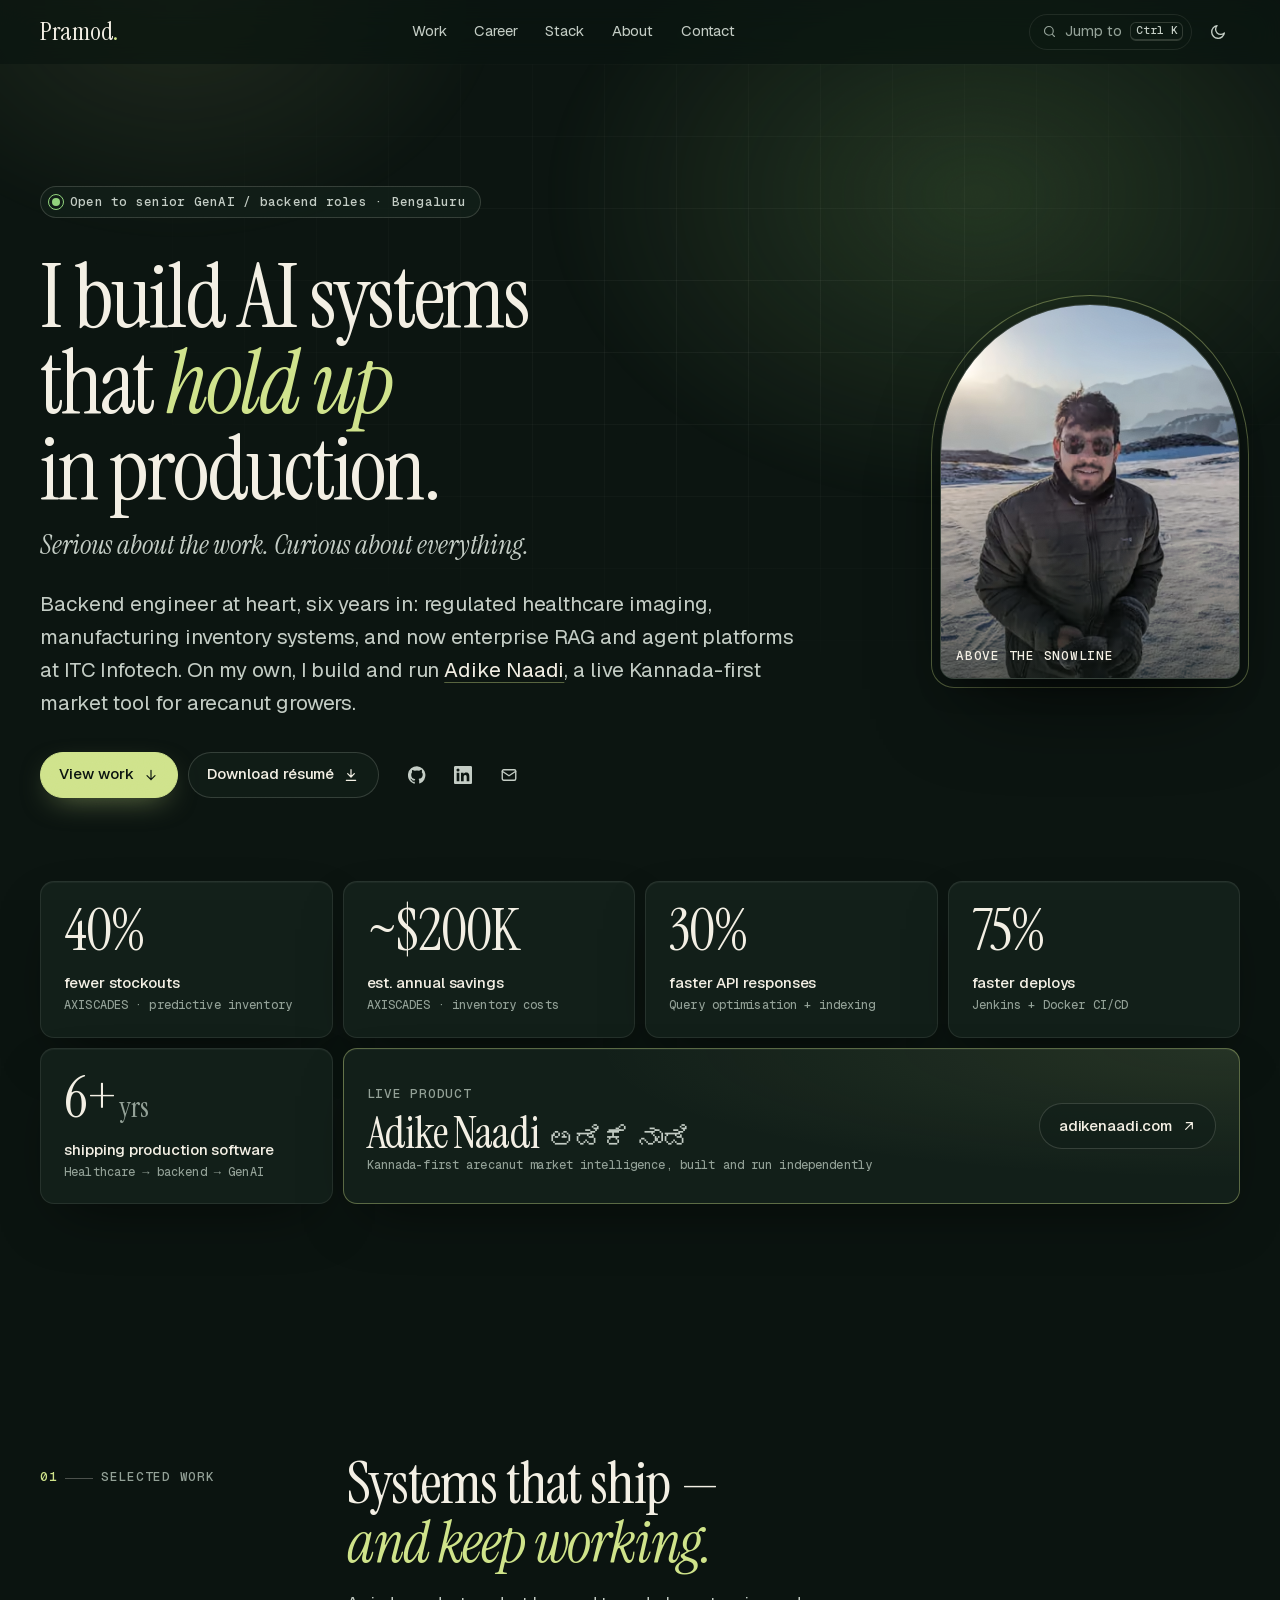
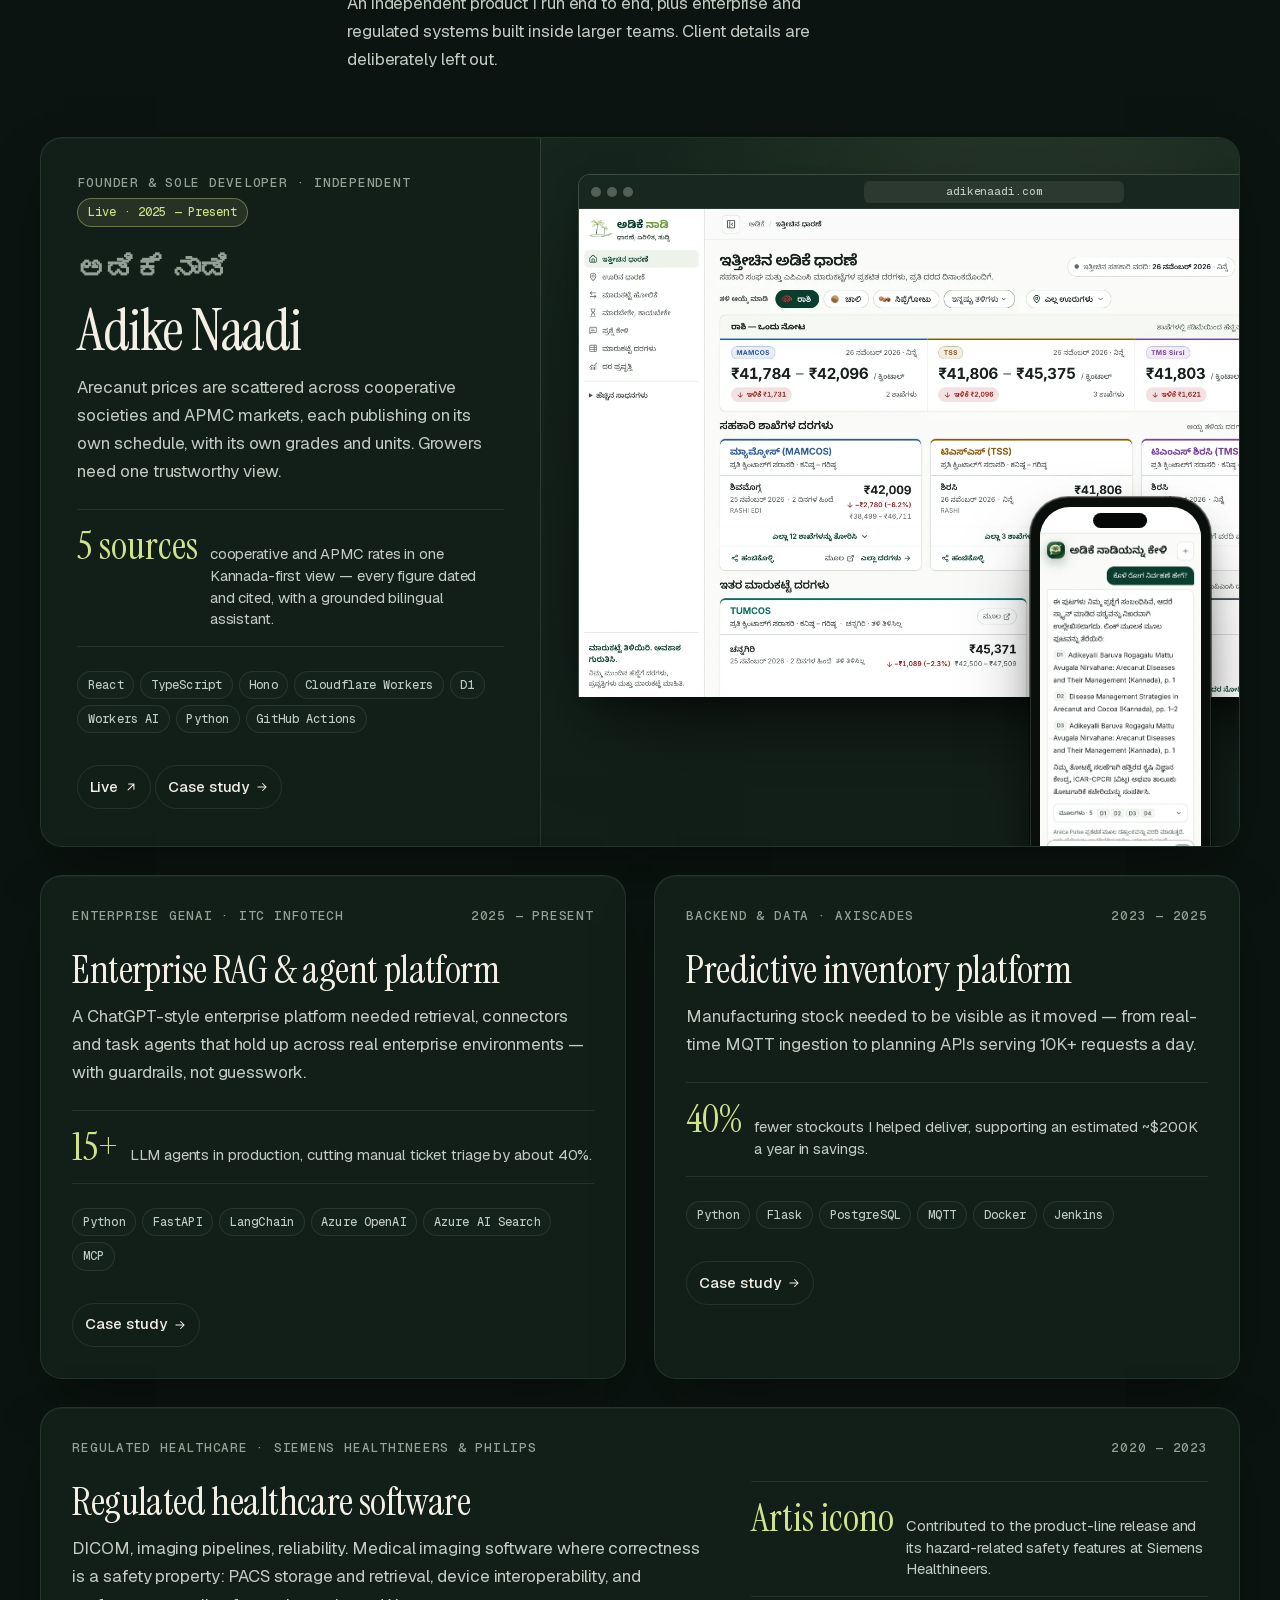
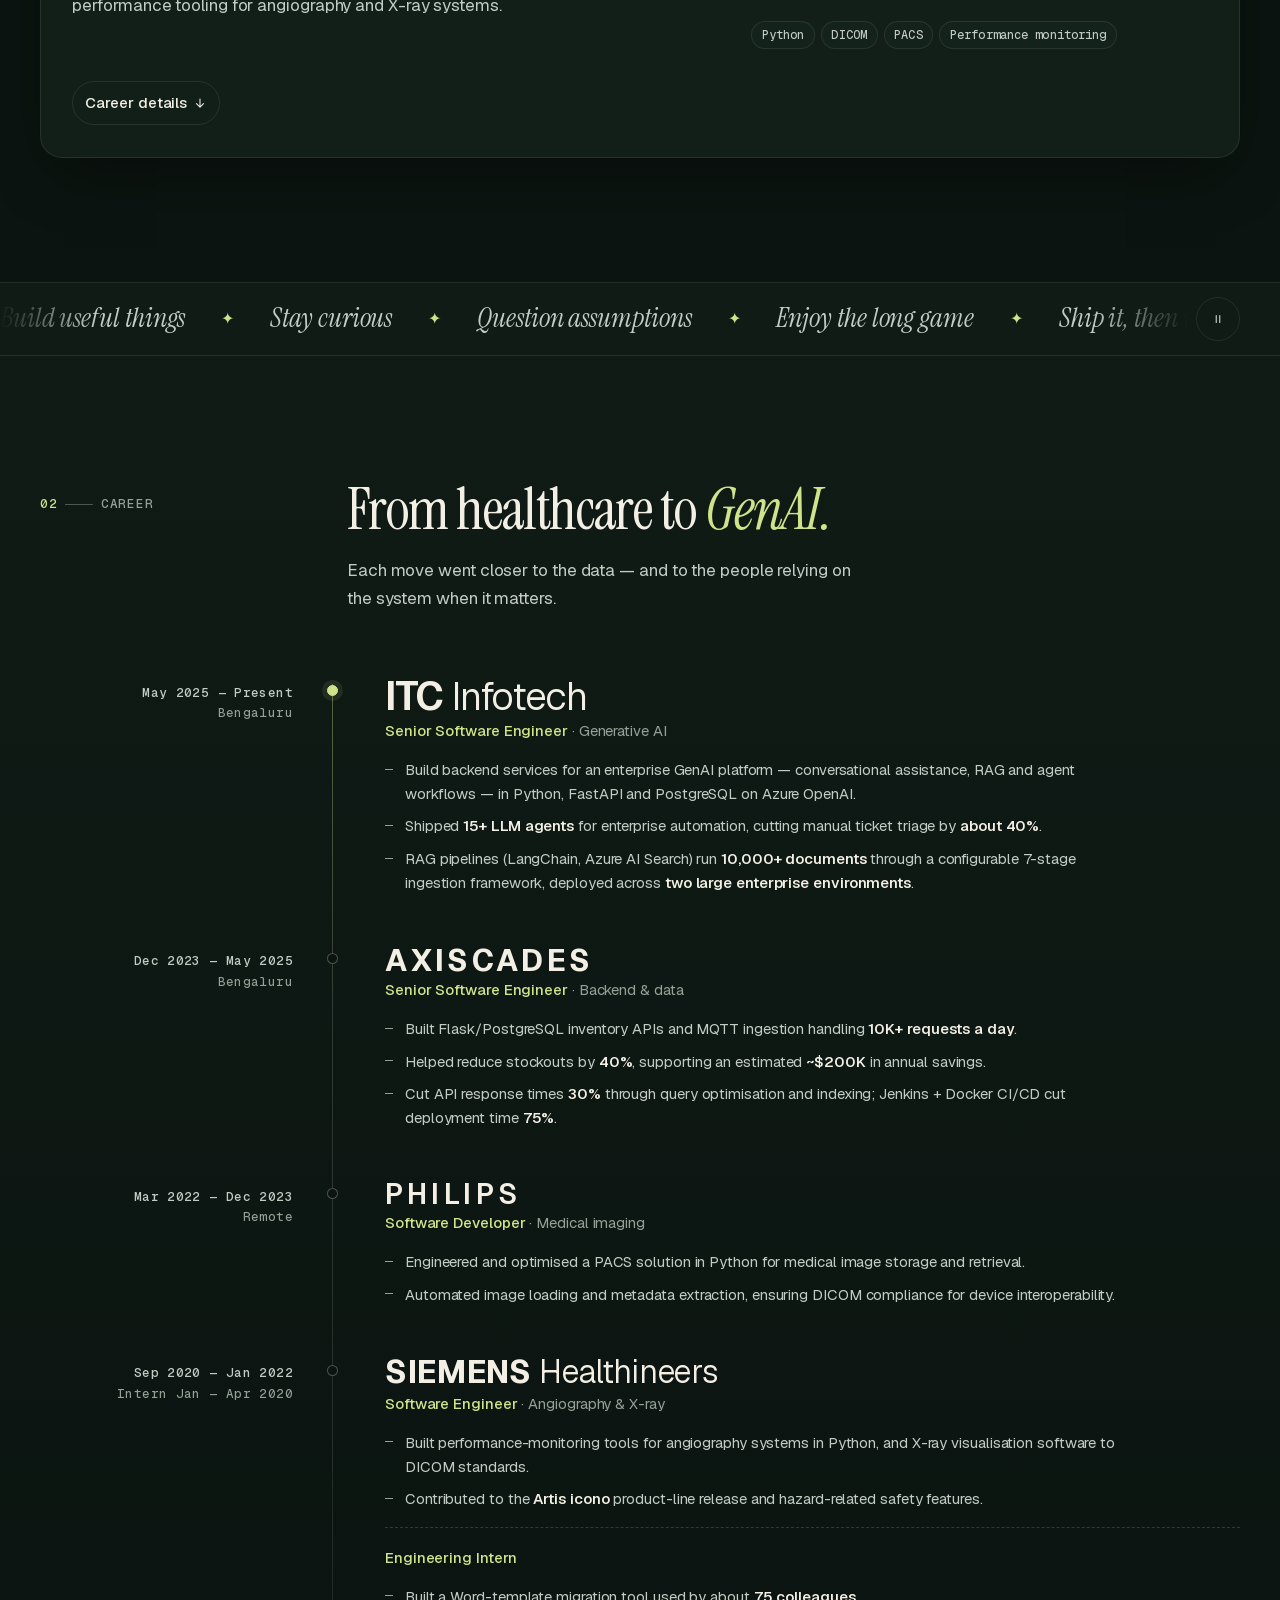
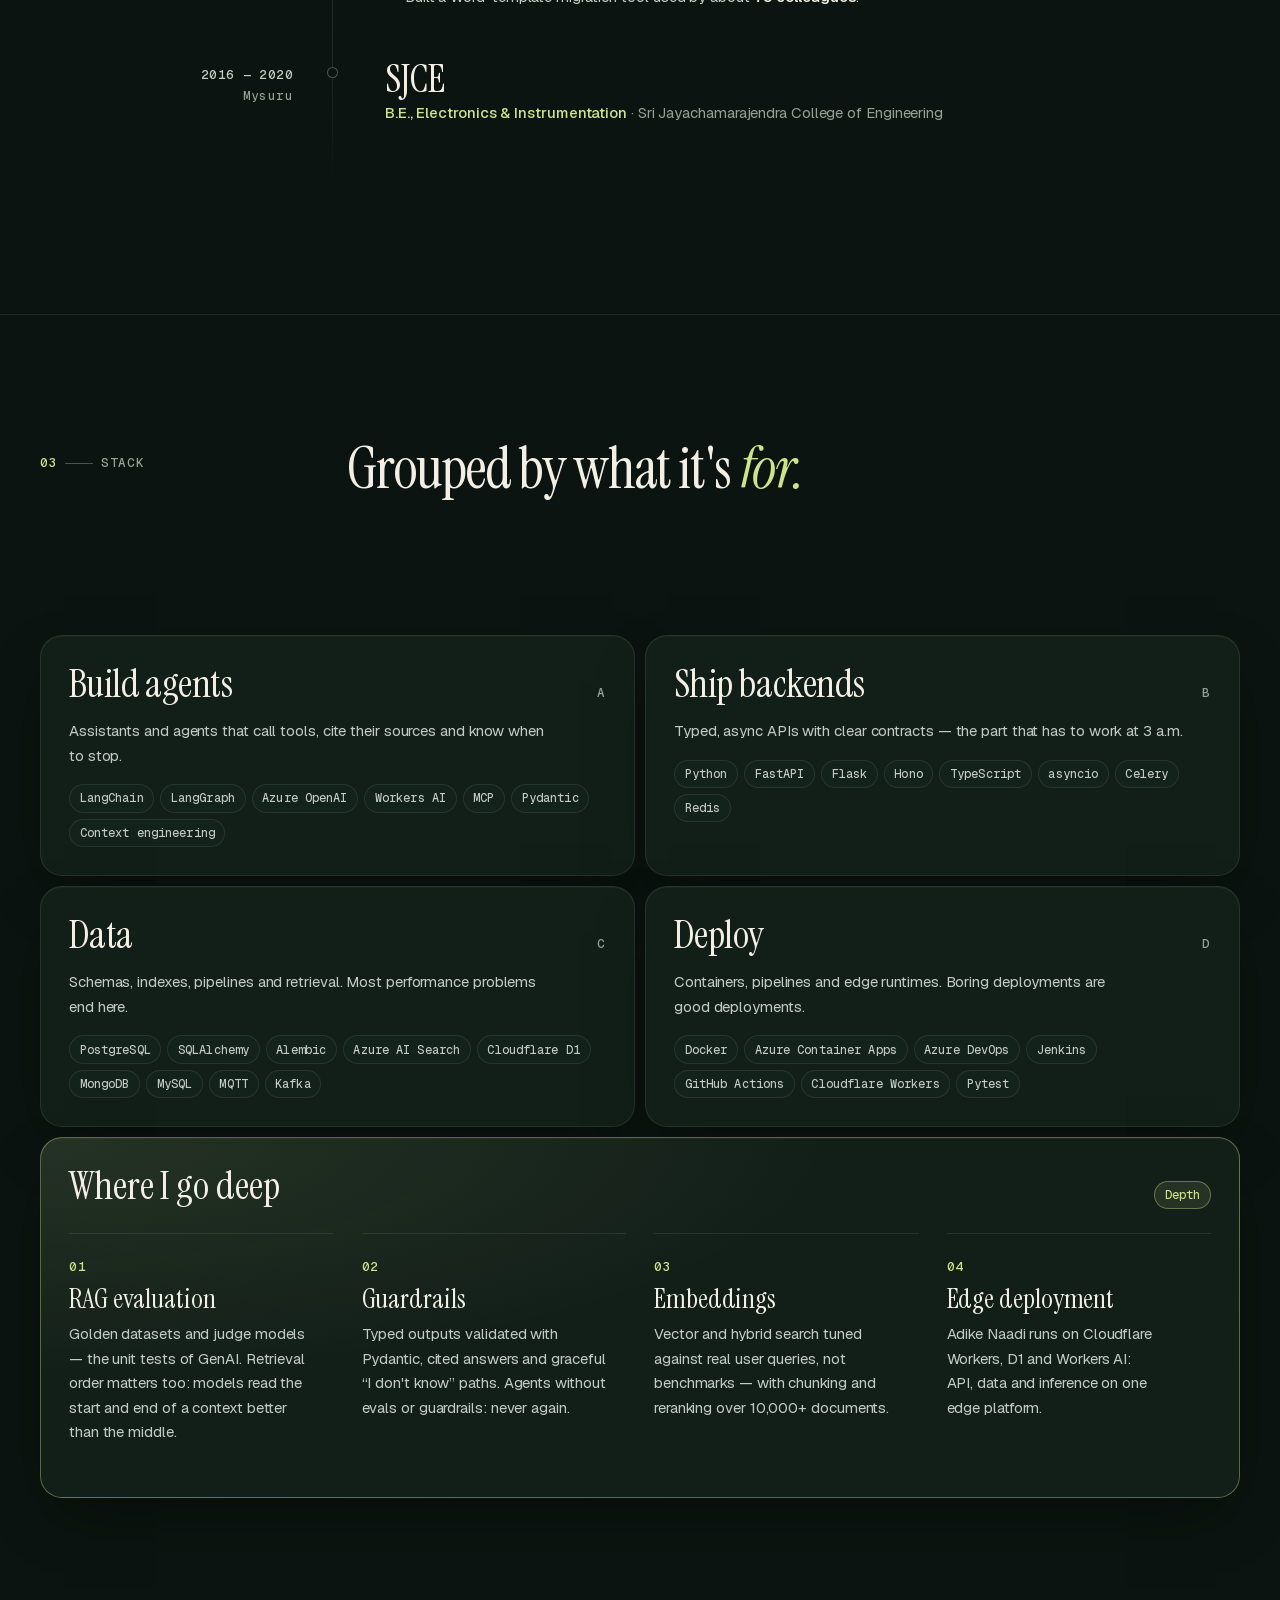
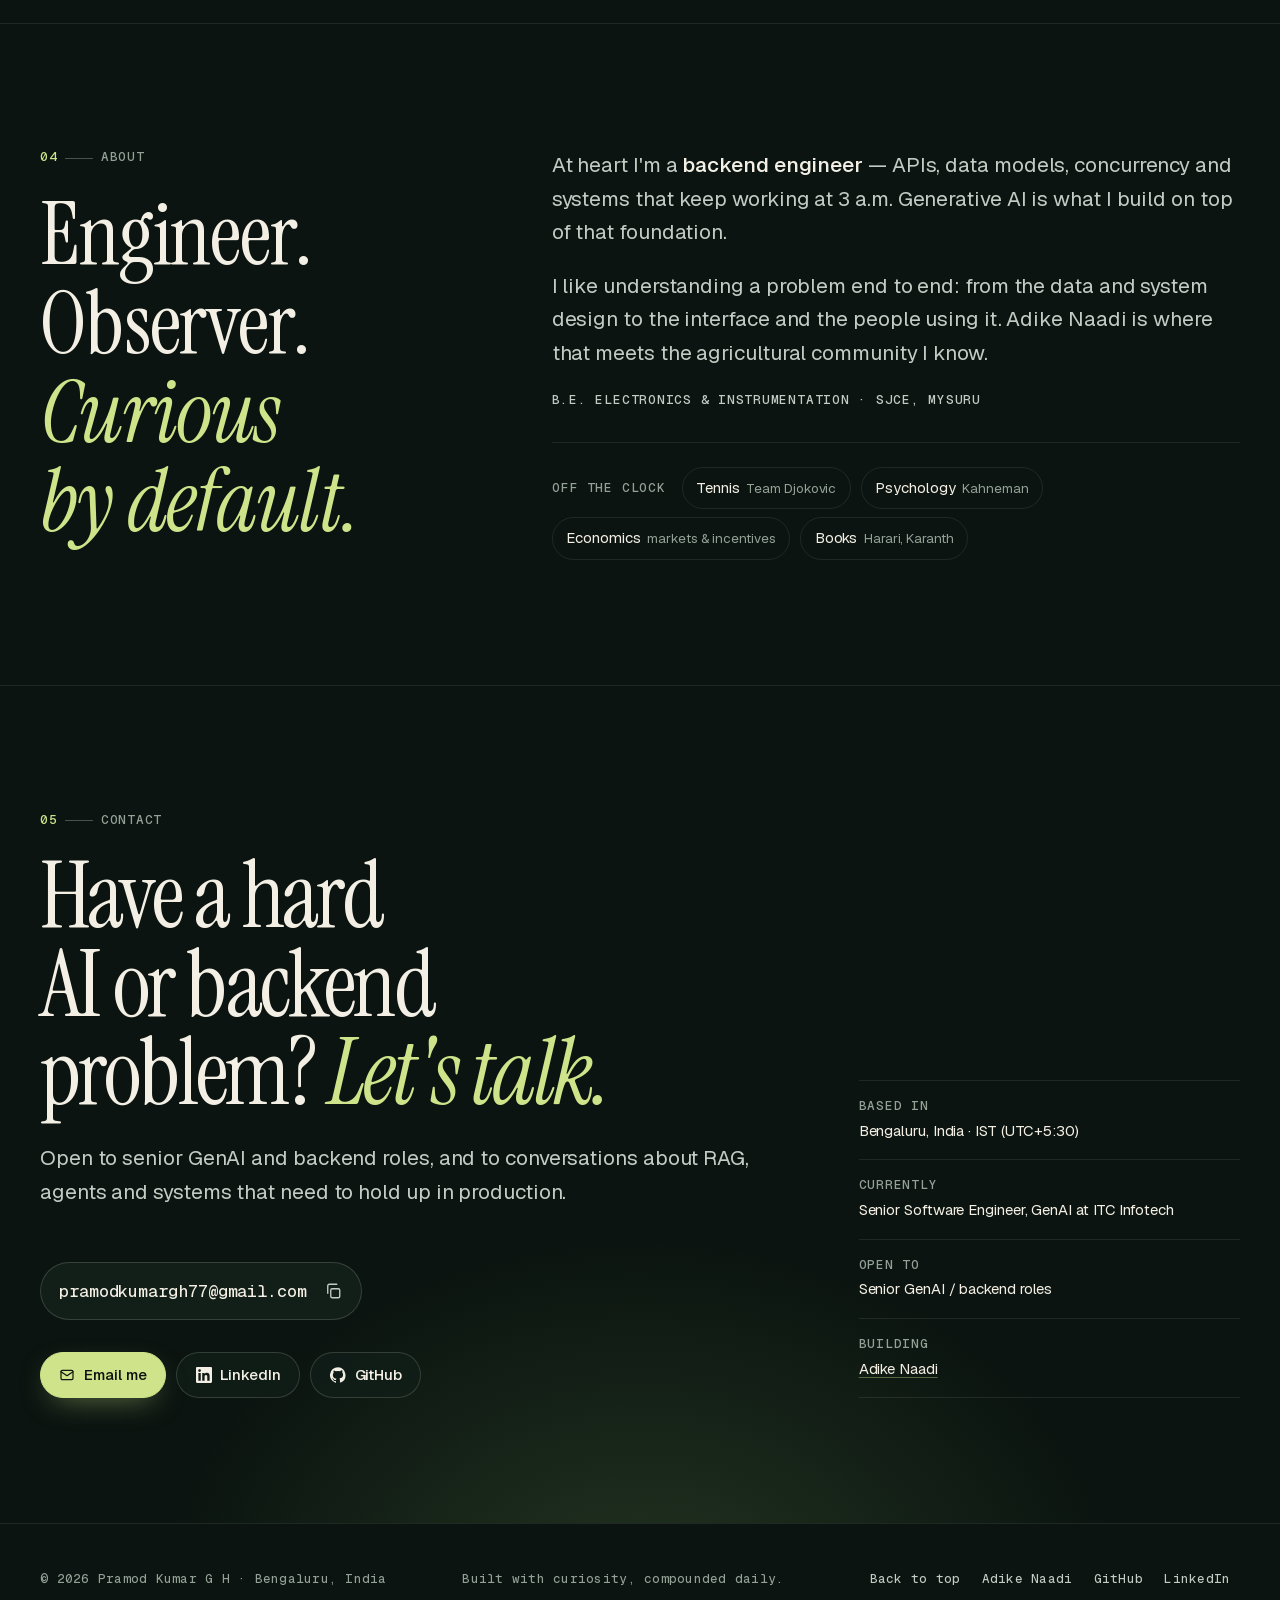
==== commit b5f31b31: "Remove all TODO placeholders from the site - drop Calendly and Adike Naadi GitHub placeholder pills " ====
--- a/index.html
+++ b/index.html
@@ -111,7 +111,7 @@
   <div class="sheet__foot">
     <button class="btn" type="button" data-cmdk-open><svg aria-hidden="true"><use href="#i-search"/></svg>Quick jump</button>
     <button class="btn" type="button" data-copy-email><svg aria-hidden="true"><use href="#i-copy"/></svg>Copy email</button>
-    <a class="btn" href="/resume.pdf"><svg aria-hidden="true"><use href="#i-download"/></svg>Résumé</a>
+    <a class="btn" href="/resume.pdf" download="Pramod_Kumar_GH_Resume.pdf" type="application/pdf"><svg aria-hidden="true"><use href="#i-download"/></svg>Résumé</a>
   </div>
 </div>
 
@@ -127,7 +127,7 @@
         <p class="hero__lede">Backend engineer at heart, six years in: regulated healthcare imaging, manufacturing inventory systems, and now enterprise RAG and agent platforms at ITC Infotech. On my own, I build and run <a class="text-link" href="/work/adike-naadi.html">Adike Naadi</a>, a live Kannada-first market tool for arecanut growers.</p>
         <div class="hero__actions">
           <a class="btn btn--primary" href="#work">View work <svg class="arrow arrow--down" aria-hidden="true"><use href="#i-arrow-d"/></svg></a>
-          <a class="btn" href="/resume.pdf">Download résumé <svg aria-hidden="true"><use href="#i-download"/></svg></a>
+          <a class="btn" href="/resume.pdf" download="Pramod_Kumar_GH_Resume.pdf" type="application/pdf">Download résumé <svg aria-hidden="true"><use href="#i-download"/></svg></a>
           <ul class="socials" aria-label="Elsewhere">
             <li><a class="icon-btn" href="https://github.com/pramodkumargh777" target="_blank" rel="noopener" aria-label="GitHub (opens in a new tab)"><svg aria-hidden="true"><use href="#i-github"/></svg></a></li>
             <li><a class="icon-btn" href="https://www.linkedin.com/in/pramod-kumar-g-h/" target="_blank" rel="noopener" aria-label="LinkedIn (opens in a new tab)"><svg aria-hidden="true"><use href="#i-linkedin"/></svg></a></li>
@@ -198,7 +198,6 @@
               <ul class="links">
                 <li><a href="https://adikenaadi.com" target="_blank" rel="noopener">Live <svg aria-hidden="true"><use href="#i-arrow-ur"/></svg><span class="sr-only">(opens in a new tab)</span></a></li>
                 <li><a href="/work/adike-naadi.html">Case study <svg aria-hidden="true"><use href="#i-arrow-r"/></svg></a></li>
-                <li><span class="todo" title="Add the repository link if it is public">GitHub · TODO</span></li>
               </ul>
             </div>
           </div>
@@ -437,8 +436,6 @@
         <a class="btn btn--primary" href="mailto:pramodkumargh77@gmail.com"><svg aria-hidden="true"><use href="#i-mail"/></svg>Email me</a>
         <a class="btn" href="https://www.linkedin.com/in/pramod-kumar-g-h/" target="_blank" rel="noopener"><svg aria-hidden="true"><use href="#i-linkedin"/></svg>LinkedIn<span class="sr-only"> (opens in a new tab)</span></a>
         <a class="btn" href="https://github.com/pramodkumargh777" target="_blank" rel="noopener"><svg aria-hidden="true"><use href="#i-github"/></svg>GitHub<span class="sr-only"> (opens in a new tab)</span></a>
-        <!-- TODO: replace with your Calendly link, e.g. <a class="btn" href="https://calendly.com/…"> -->
-        <span class="btn todo" style="border-radius:999px"><svg aria-hidden="true"><use href="#i-calendar"/></svg>Calendly · TODO</span>
       </div>
       </div>
       <dl class="contact__facts reveal">
--- a/assets/css/site.css
+++ b/assets/css/site.css
@@ -195,8 +195,6 @@
 .status .dot::after { content: ""; position: absolute; inset: -4px; border-radius: 50%; border: 1px solid #8fd27a; animation: ping 2.4s var(--ease) infinite; }
 @keyframes ping { 0% { transform: scale(0.6); opacity: 0.9; } 80%, 100% { transform: scale(1.6); opacity: 0; } }
 
-.todo { display: inline-flex; align-items: center; gap: 0.4em; font: 500 0.75rem/1.2 var(--mono); color: #f0b45a; border: 1px dashed rgba(240, 180, 90, 0.55); border-radius: 6px; padding: 0.2em 0.45em; background: rgba(240, 180, 90, 0.06); }
-:root[data-theme="light"] .todo { color: #8a5300; border-color: rgba(138, 83, 0, 0.45); }
 
 /* ---------- Navigation ---------- */
 .nav {
@@ -353,7 +351,6 @@
 .links a { display: inline-flex; align-items: center; gap: 6px; min-height: 44px; padding: 0 0.75rem; border-radius: 999px; font: 500 var(--step--1)/1 var(--sans); color: var(--text); border: 1px solid var(--line); transition: border-color var(--dur), background var(--dur), color var(--dur); }
 .links a:hover { border-color: var(--accent-line); background: var(--accent-soft); color: var(--accent-text); }
 .links a svg { width: 14px; height: 14px; }
-.links .todo { min-height: 44px; padding: 0 0.75rem; border-radius: 999px; }
 /* Stretch the primary link over the whole card for a larger hit area */
 .project .stretch::after { content: ""; position: absolute; inset: 0; z-index: 0; }
 .project .links, .project .links a { position: relative; z-index: 1; }
@@ -384,8 +381,9 @@
 .browser__url { flex: 1; max-width: 260px; margin-inline: auto; height: 22px; border-radius: 6px; display: grid; place-items: center; font: 450 11px/1 var(--mono); color: var(--text-2); background: var(--line); }
 .browser img { width: 100%; }
 .phone { position: relative; width: 100%; border-radius: 38px; padding: 9px; background: #0a0f0c; border: 1px solid rgba(255, 255, 255, 0.14); box-shadow: var(--shadow-lg), 0 0 0 1px rgba(0, 0, 0, 0.5); }
-.phone::before { content: ""; position: absolute; z-index: 2; top: 17px; left: 50%; width: 74px; height: 20px; border-radius: 999px; background: #050806; transform: translateX(-50%); }
-.phone__screen { border-radius: 30px; overflow: hidden; background: #fff; }
+/* Dynamic-island notch scales with the phone so it never covers the app; the screen reserves a status-bar strip beneath it */
+.phone::before { content: ""; position: absolute; z-index: 2; top: 15px; left: 50%; width: 30%; aspect-ratio: 3.6 / 1; border-radius: 999px; background: #050806; transform: translateX(-50%); }
+.phone__screen { border-radius: 30px; overflow: hidden; background: #fff; padding-top: calc(8px + 11%); }
 .phone img { width: 100%; }
 .project--hero .browser { width: 118%; }
 .project--hero .phone { position: absolute; width: clamp(130px, 26%, 210px); right: clamp(14px, 4%, 40px); bottom: -46px; }
@@ -599,10 +597,9 @@
   .tradeoffs td[data-label]::before { content: attr(data-label) " · "; font: 500 0.72rem/1 var(--mono); text-transform: uppercase; letter-spacing: 0.06em; color: var(--text-3); }
 }
 .results { display: grid; grid-template-columns: repeat(2, minmax(0, 1fr)); gap: 10px; list-style: none; margin: var(--space-5) 0; }
-@media (min-width: 900px) { .results { grid-template-columns: repeat(3, minmax(0, 1fr)); } .results--4 { grid-template-columns: repeat(4, minmax(0, 1fr)); } }
+@media (min-width: 900px) { .results { grid-template-columns: repeat(3, minmax(0, 1fr)); } }
 @media (max-width: 899px) { .results > .tile:last-child:nth-child(odd) { grid-column: 1 / -1; min-height: 0; } }
 .results .tile { min-height: 132px; }
-.results .tile--todo { border-style: dashed; border-color: rgba(240, 180, 90, 0.45); box-shadow: none; background: transparent; }
 .callout { margin: var(--space-5) 0; padding: var(--space-5); border-radius: var(--radius); border: 1px solid var(--accent-line); background: var(--accent-soft); color: var(--text); }
 .callout p:last-child { margin: 0; }
 .next-case { display: flex; justify-content: space-between; align-items: center; gap: var(--space-5); padding: clamp(1.5rem, 1rem + 2vw, 2.5rem); margin-top: var(--space-7); }
@@ -641,7 +638,6 @@
 
 /* Inline code */
 code { font: 450 0.86em/1 var(--mono); padding: 0.15em 0.4em; border-radius: 6px; background: var(--surface-3); border: 1px solid var(--line); color: var(--text); }
-.tile .todo { align-self: flex-start; }
 code { white-space: nowrap; }
 .figure__phone { max-width: 200px; justify-self: center; }
 @media (min-width: 760px) { .figure__phone { max-width: 240px; } }
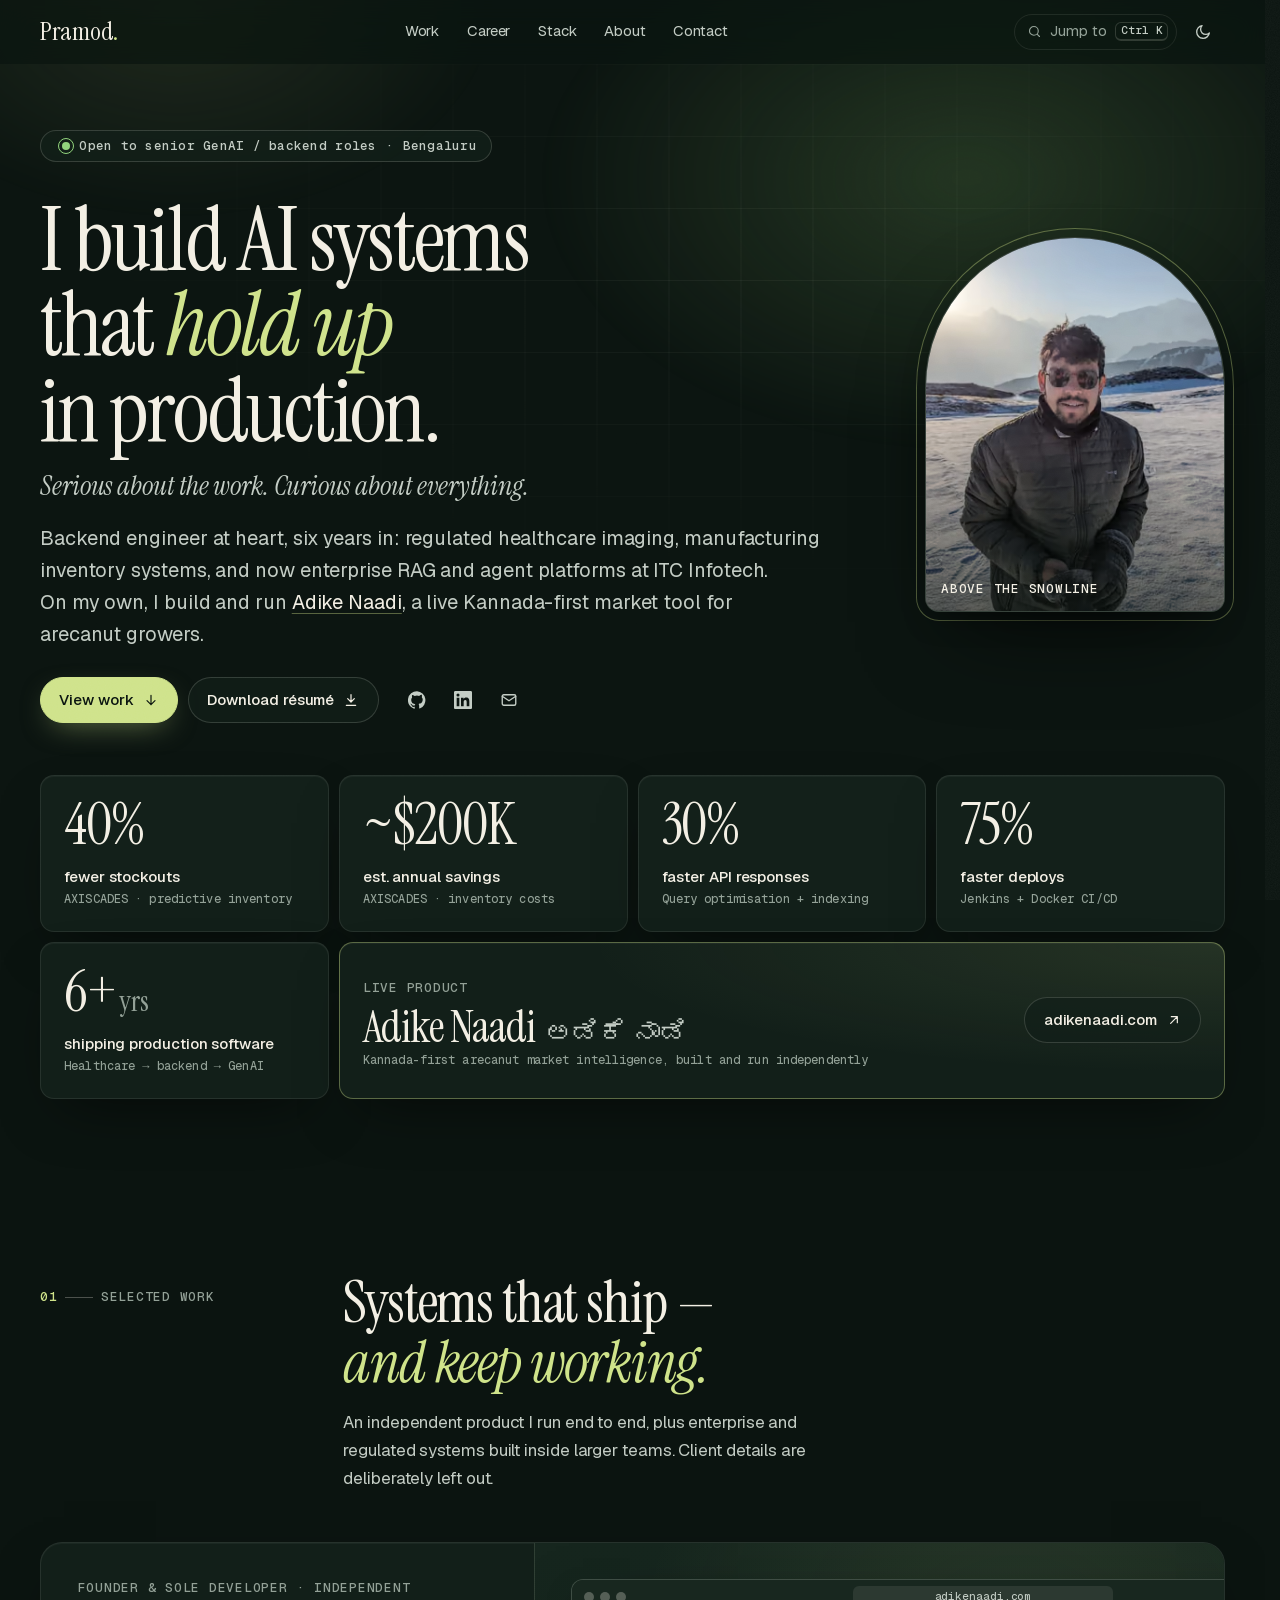
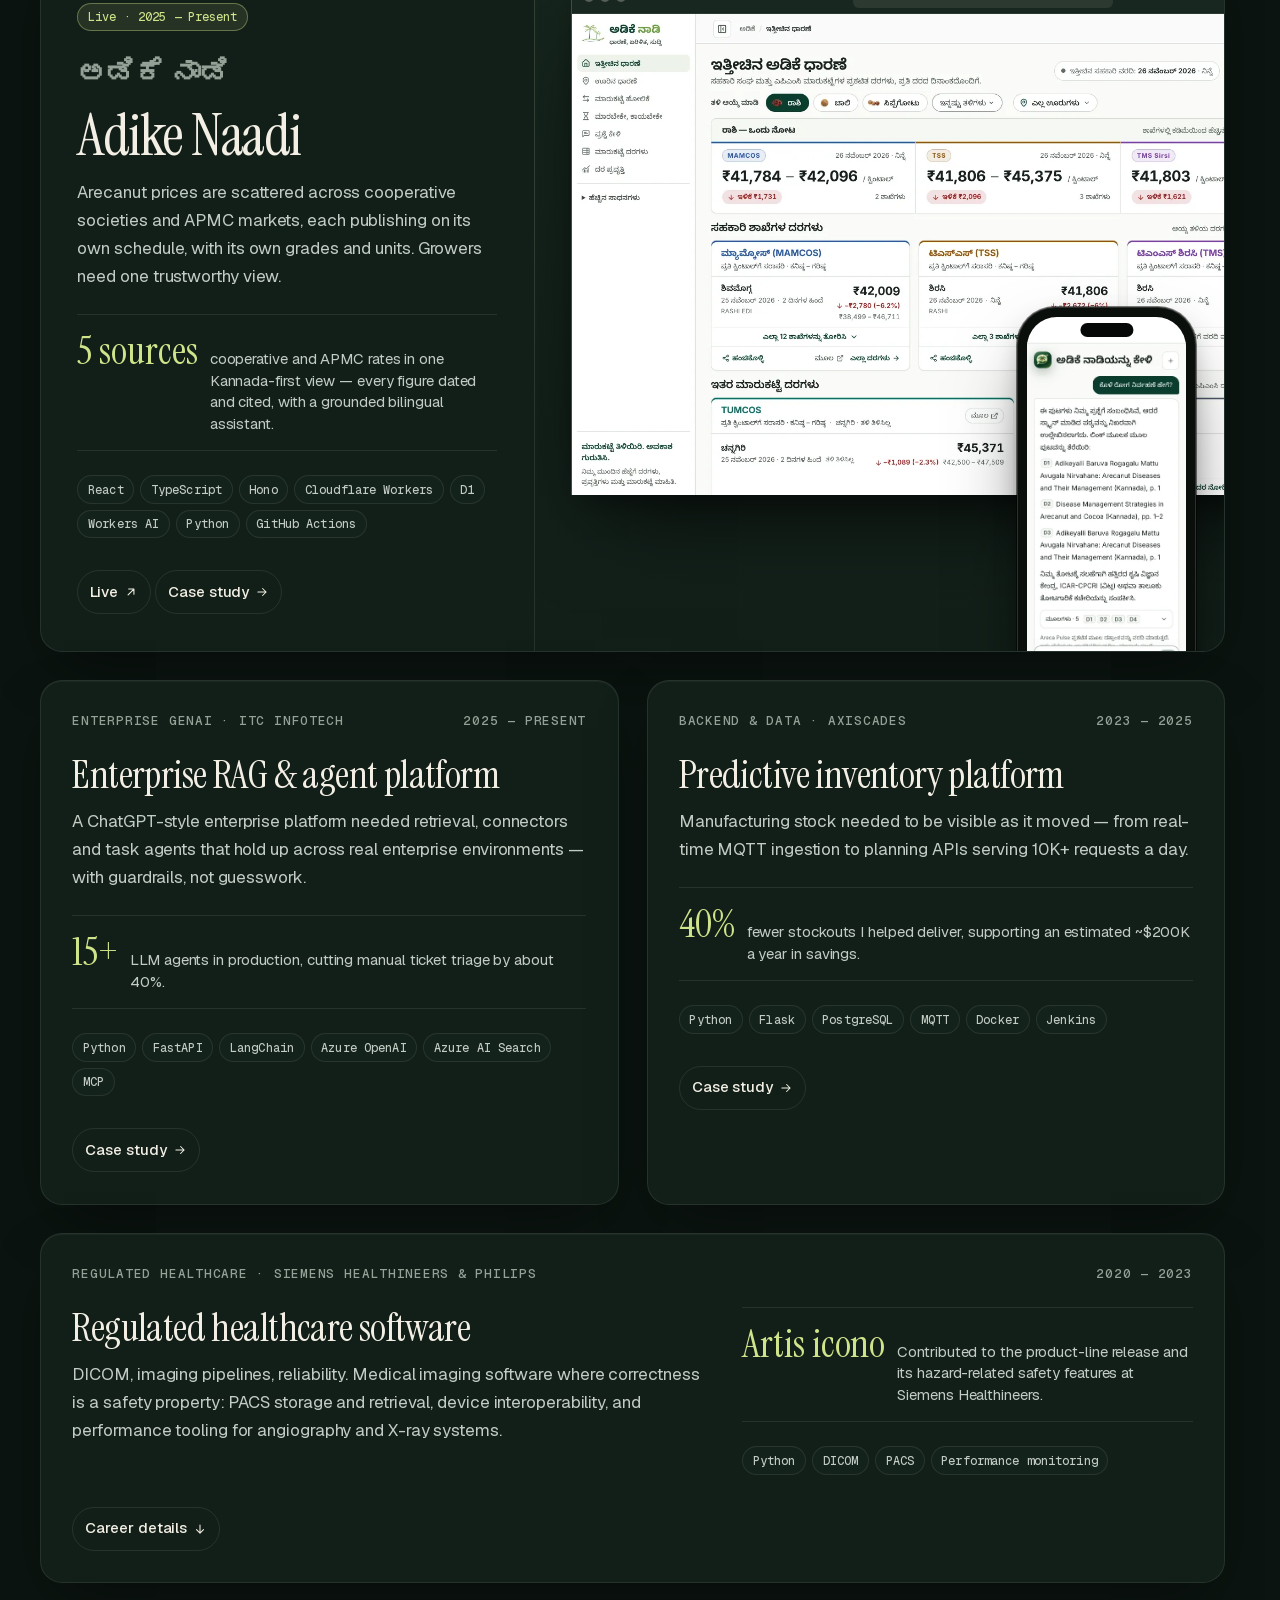
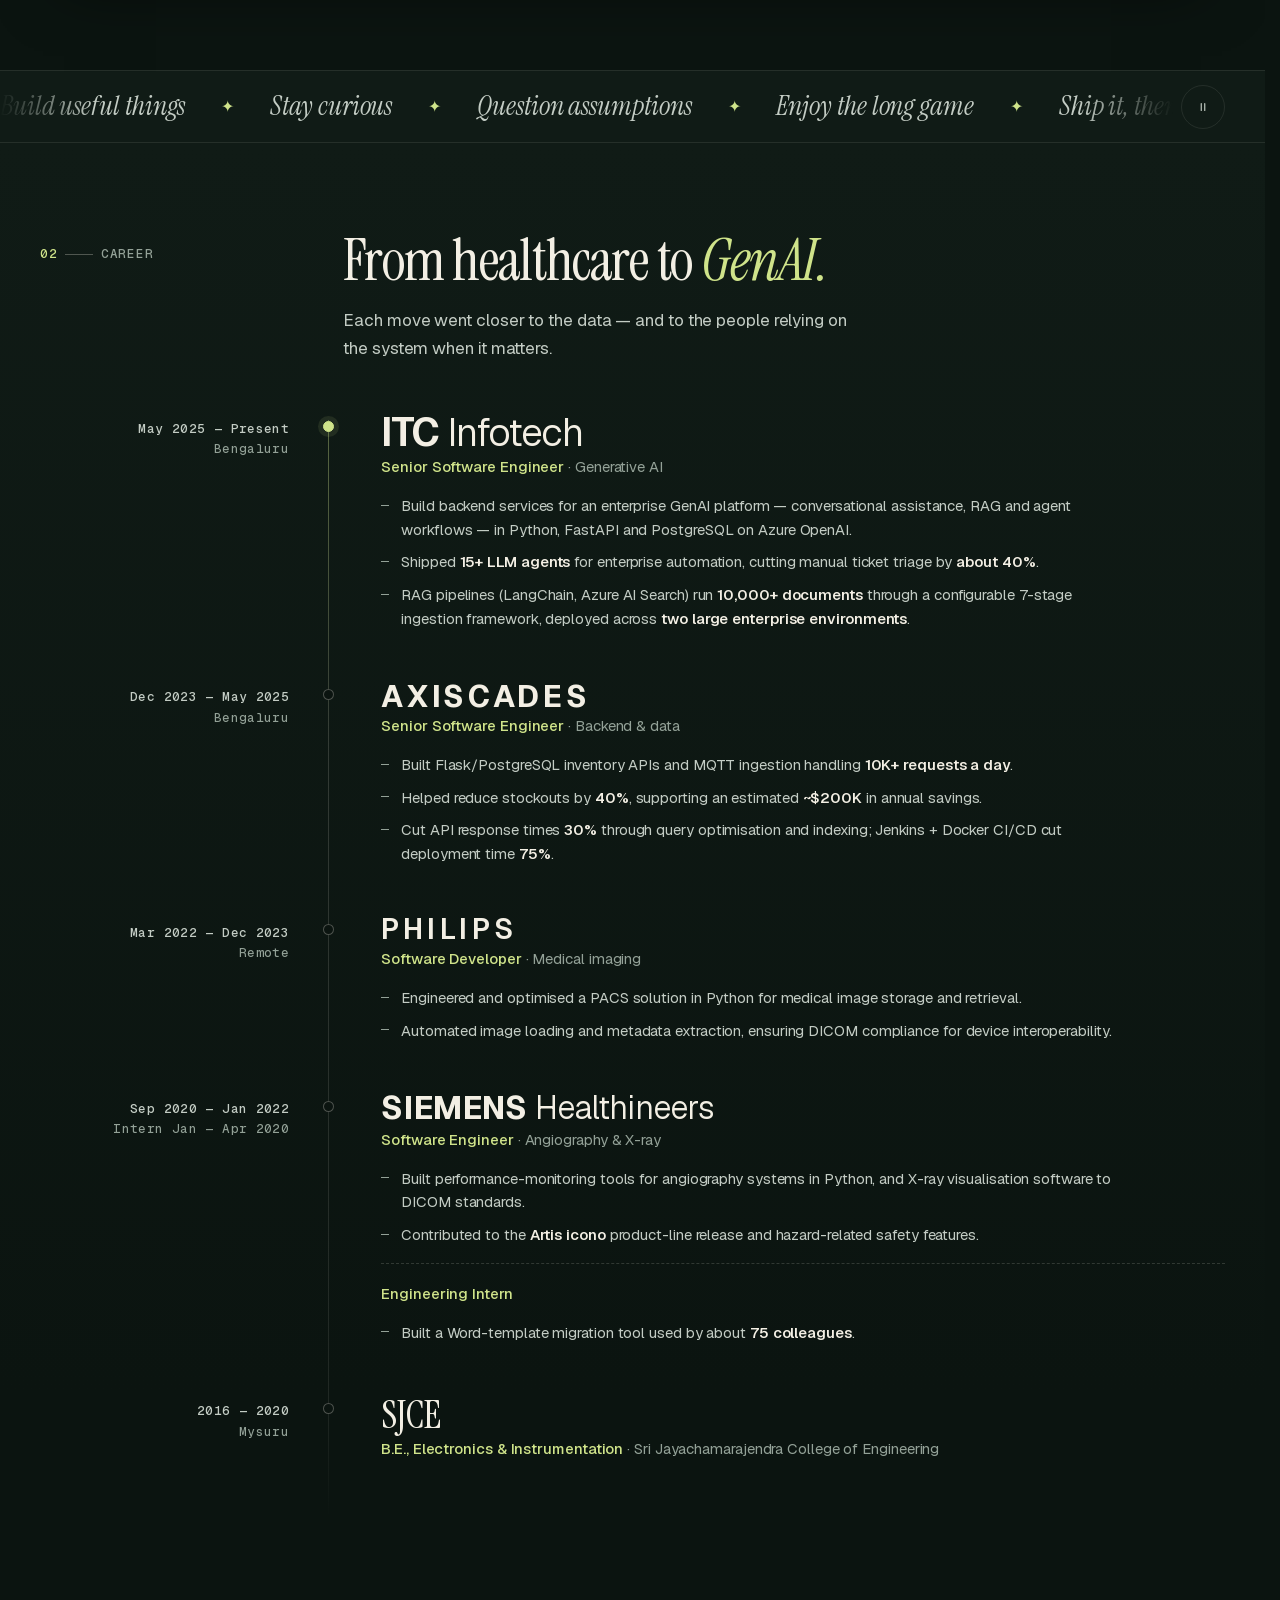
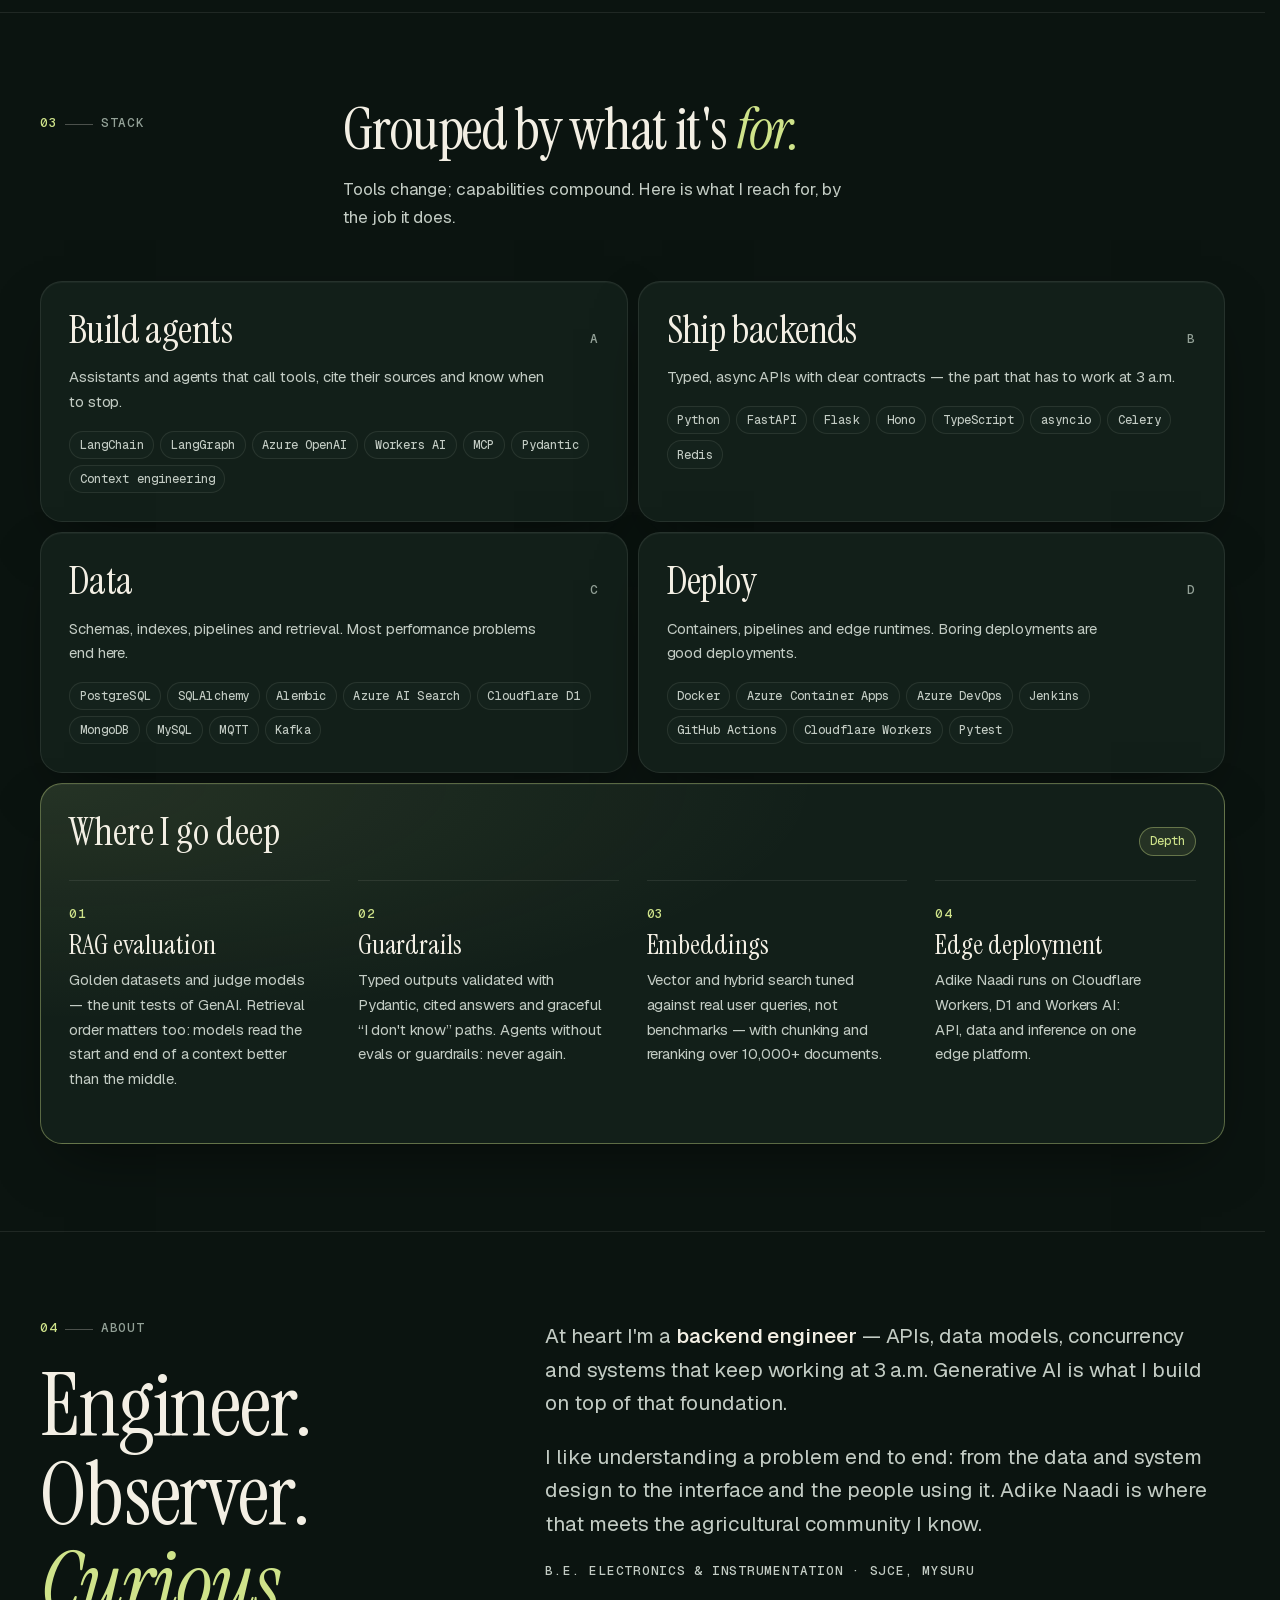
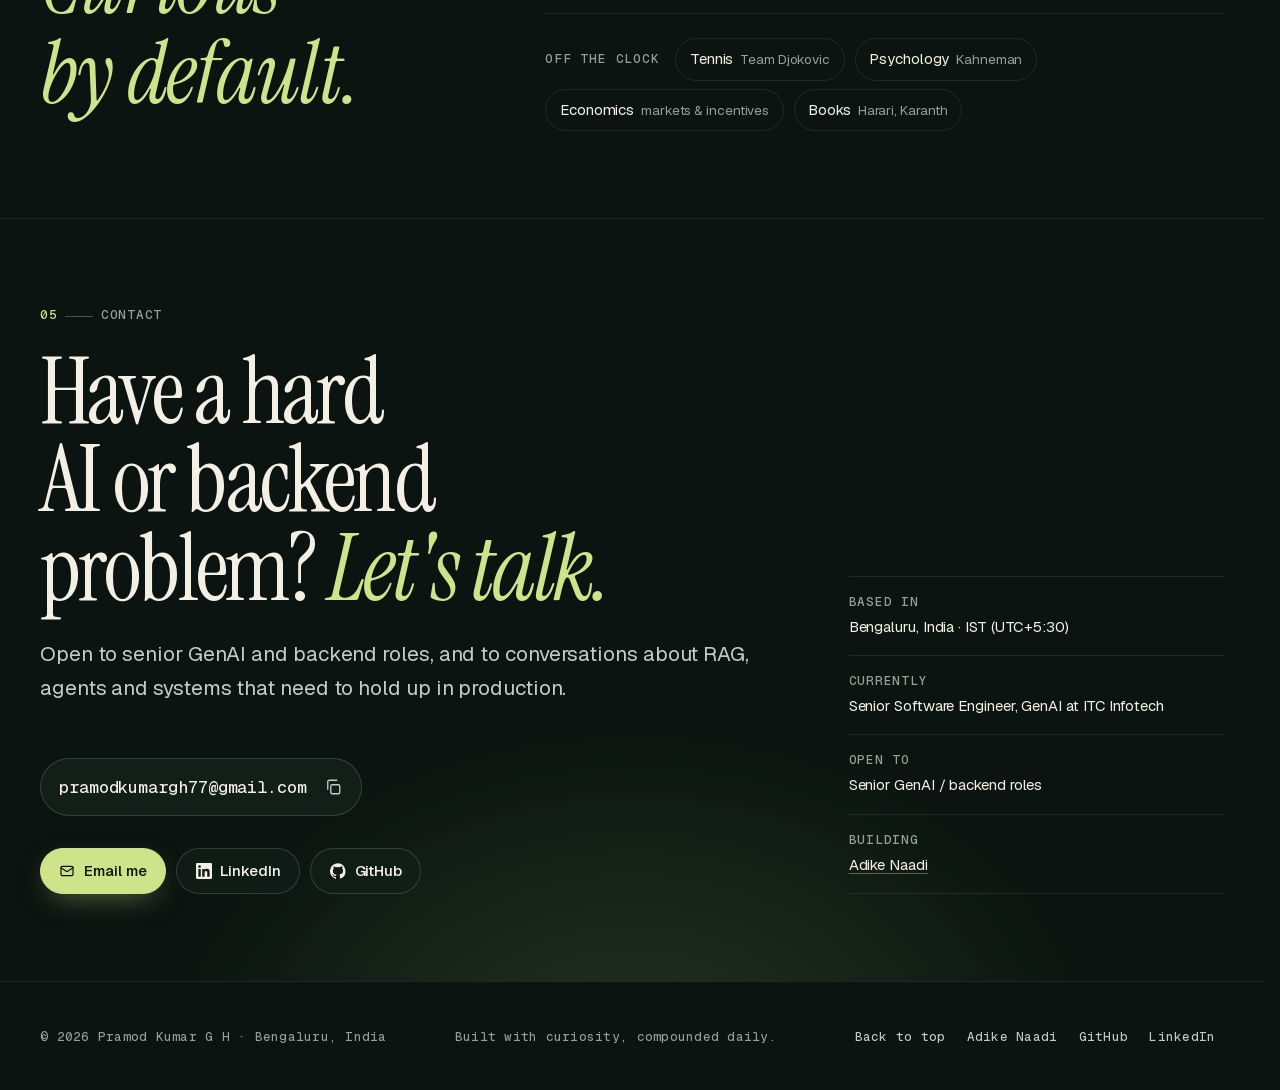
==== commit 78fb4b73: "Optimise space use across phones, laptops and wide monitors - hero spacing, headline and portrait sc" ====
--- a/index.html
+++ b/index.html
@@ -121,7 +121,7 @@
   <section class="hero" id="top" aria-labelledby="hero-title">
     <div class="container grid-12 hero__grid">
       <div class="hero__copy">
-        <p class="status"><span class="dot" aria-hidden="true"></span>Open to senior GenAI / backend roles · Bengaluru</p>
+        <p class="status"><span class="status__who" aria-hidden="true"><picture><source media="(min-width: 760px)" srcset="[data-uri]"><source type="image/avif" srcset="/assets/img/avatar-112.avif"><img class="status__avatar" src="/assets/img/avatar-112.webp" width="56" height="56" alt="" decoding="async"></picture><span class="dot"></span></span>Open to senior GenAI / backend roles<span class="status__loc"> · Bengaluru</span></p>
         <h1 id="hero-title">I build AI systems that <em>hold up</em> in production.</h1>
         <p class="hero__tagline">Serious about the work. Curious about everything.</p>
         <p class="hero__lede">Backend engineer at heart, six years in: regulated healthcare imaging, manufacturing inventory systems, and now enterprise RAG and agent platforms at ITC Infotech. On my own, I build and run <a class="text-link" href="/work/adike-naadi.html">Adike Naadi</a>, a live Kannada-first market tool for arecanut growers.</p>
@@ -140,8 +140,9 @@
           <div class="portrait__ring" aria-hidden="true"></div>
           <div class="portrait__frame">
             <picture>
-              <source type="image/avif" srcset="/assets/img/portrait-320.avif 320w, /assets/img/portrait-480.avif 480w, /assets/img/portrait-640.avif 640w, /assets/img/portrait-760.avif 760w" sizes="(max-width: 759px) 168px, 300px">
-              <source type="image/webp" srcset="/assets/img/portrait-320.webp 320w, /assets/img/portrait-480.webp 480w, /assets/img/portrait-640.webp 640w, /assets/img/portrait-760.webp 760w" sizes="(max-width: 759px) 168px, 300px">
+              <source media="(max-width: 759px)" srcset="[data-uri]">
+              <source type="image/avif" srcset="/assets/img/portrait-320.avif 320w, /assets/img/portrait-480.avif 480w, /assets/img/portrait-640.avif 640w, /assets/img/portrait-760.avif 760w" sizes="(max-width: 1100px) 260px, 300px">
+              <source type="image/webp" srcset="/assets/img/portrait-320.webp 320w, /assets/img/portrait-480.webp 480w, /assets/img/portrait-640.webp 640w, /assets/img/portrait-760.webp 760w" sizes="(max-width: 1100px) 260px, 300px">
               <img src="/assets/img/portrait-640.webp" width="640" height="800" decoding="async" fetchpriority="high" alt="Pramod in a puffer jacket and sunglasses, standing on snow with Himalayan peaks and the rising sun behind him">
             </picture>
           </div>
--- a/assets/css/site.css
+++ b/assets/css/site.css
@@ -27,10 +27,11 @@
 
   --space-1: 0.25rem; --space-2: 0.5rem; --space-3: 0.75rem; --space-4: 1rem;
   --space-5: 1.5rem; --space-6: 2rem; --space-7: 3rem; --space-8: 4rem;
-  --section-y: clamp(4.5rem, 3rem + 6vw, 8.5rem);
+  --section-y: clamp(3.25rem, 2.25rem + 4vw, 6.5rem);
   --gutter: clamp(1rem, 0.6rem + 1.6vw, 1.75rem);
   --pad-x: clamp(1.25rem, 0.6rem + 3vw, 2.5rem);
-  --maxw: 1200px;
+  /* Content width grows on wide monitors (1920 → ~1340px) instead of floating in the middle */
+  --maxw: clamp(75rem, 70vw, 85rem);
   --radius: 14px; --radius-sm: 9px; --radius-lg: 22px;
   --ease: cubic-bezier(.22, 1, .36, 1);
   --dur: 240ms;
@@ -90,7 +91,9 @@
 
 /* ---------- Base ---------- */
 *, *::before, *::after { box-sizing: border-box; }
-html { -webkit-text-size-adjust: 100%; text-size-adjust: 100%; scroll-padding-top: calc(var(--nav-h) + 16px); }
+html { -webkit-text-size-adjust: 100%; text-size-adjust: 100%; scroll-padding-top: calc(var(--nav-h) + 16px); scrollbar-gutter: stable; }
+/* Large 1440p/4K monitors at 100% scaling: scale the whole type system up a notch */
+@media (min-width: 2200px) { html { font-size: 112.5%; } }
 body {
   margin: 0; min-height: 100vh; background: var(--bg); color: var(--text);
   font: 400 var(--step-0)/1.65 var(--sans); letter-spacing: -0.005em;
@@ -135,7 +138,7 @@
 .section + .section { border-top: 1px solid var(--line); }
 .section--alt { background: linear-gradient(180deg, var(--bg-2), var(--bg) 85%); }
 
-.section-head { row-gap: var(--space-4); margin-bottom: clamp(2.5rem, 2rem + 2.5vw, 4.5rem); align-items: end; }
+.section-head { row-gap: var(--space-4); margin-bottom: clamp(2rem, 1.5rem + 2vw, 3.5rem); align-items: end; }
 .section-head .eyebrow { grid-column: 1 / -1; }
 .section-head h2 { grid-column: 1 / -1; font: 400 var(--step-4)/1.02 var(--serif); letter-spacing: -0.02em; }
 .section-head h2 em { font-style: italic; color: var(--accent-text); }
@@ -244,7 +247,7 @@
 body.no-scroll { overflow: hidden; }
 
 /* ---------- Hero ---------- */
-.hero { overflow-x: clip; position: relative; padding-block: clamp(3.5rem, 2rem + 7vw, 8rem) clamp(3rem, 2rem + 4vw, 5.5rem); isolation: isolate; }
+.hero { overflow-x: clip; position: relative; padding-block: clamp(1.75rem, 0.5rem + 6vh, 6rem) clamp(2.25rem, 1rem + 4vh, 4.5rem); isolation: isolate; }
 .hero::before {
   content: ""; position: absolute; z-index: -1; inset: -20% -10% auto; height: 120%; pointer-events: none;
   background:
@@ -262,11 +265,11 @@
 .hero__grid { row-gap: var(--space-7); align-items: center; }
 .hero__copy { grid-column: 1 / -1; }
 .hero__portrait { grid-column: 1 / -1; }
-.hero h1 { font: 400 var(--step-5)/0.96 var(--serif); letter-spacing: -0.025em; margin: var(--space-5) 0 var(--space-4); max-width: 13ch; }
+.hero h1 { font: 400 min(var(--step-5), 12vh)/0.96 var(--serif); letter-spacing: -0.025em; margin: clamp(1rem, 2.5vh, 1.5rem) 0 clamp(0.6rem, 1.6vh, 1rem); max-width: 13ch; }
 .hero h1 em { font-style: italic; color: var(--accent-text); }
-.hero__tagline { font: italic 400 var(--step-2)/1.25 var(--serif); color: var(--text-2); margin-bottom: var(--space-5); }
-.hero__lede { font-size: var(--step-1); line-height: 1.6; color: var(--text-2); max-width: 54ch; }
-.hero__actions { display: flex; flex-wrap: wrap; align-items: center; gap: 10px; margin-top: var(--space-6); }
+.hero__tagline { font: italic 400 var(--step-2)/1.25 var(--serif); color: var(--text-2); margin-bottom: clamp(0.75rem, 2.2vh, 1.5rem); }
+.hero__lede { font-size: clamp(1.0625rem, 1rem + 0.3vw, 1.3125rem); line-height: 1.6; color: var(--text-2); max-width: 62ch; }
+.hero__actions { display: flex; flex-wrap: wrap; align-items: center; gap: 10px; margin-top: clamp(1.25rem, 3vh, 2rem); }
 .socials { display: flex; gap: 2px; margin-left: 6px; list-style: none; }
 .portrait { position: relative; width: min(300px, 70vw); margin-inline: auto 0; }
 .portrait__frame { position: relative; border-radius: 50% 50% var(--radius) var(--radius) / 40% 40% var(--radius) var(--radius); overflow: hidden; border: 1px solid var(--line-2); box-shadow: var(--shadow-lg); background: var(--surface); aspect-ratio: 4 / 5; }
@@ -275,19 +278,25 @@
 .portrait figcaption { position: absolute; left: 16px; bottom: 14px; z-index: 1; color: #f3efe4; }
 /* Concentric hairline: top radius = half the ring width, so the arch stays parallel to the photo */
 .portrait__ring { --gap: 9px; position: absolute; inset: calc(var(--gap) * -1); z-index: -1; pointer-events: none; border: 1px solid var(--accent-line); border-radius: 50% 50% calc(var(--radius) + var(--gap)) calc(var(--radius) + var(--gap)) / 40.5% 40.5% calc(var(--radius) + var(--gap)) calc(var(--radius) + var(--gap)); }
+.status__who { display: contents; }
+.status__avatar { display: none; }
 @media (max-width: 759px) {
-  .portrait { width: 168px; margin: 0; }
-  .portrait__ring { --gap: 7px; }
-  .portrait figcaption { display: none; }
-  .hero__grid { row-gap: var(--space-6); }
+  .hero__portrait { display: none; }
+  .status { padding: 4px 0.9rem 4px 4px; gap: 0.6rem; }
+  .status__who { display: block; position: relative; flex: none; width: 28px; height: 28px; }
+  .status__avatar { display: block; width: 28px; height: 28px; border-radius: 50%; object-fit: cover; }
+  .status .dot { position: absolute; right: -2px; bottom: -1px; width: 9px; height: 9px; box-shadow: 0 0 0 2px var(--bg); }
+  .socials { margin-left: -6px; }
 }
 @media (max-width: 479px) {
   .status { font-family: var(--sans); font-size: 0.78rem; letter-spacing: 0; }
 }
+@media (max-width: 419px) { .status__loc { display: none; } }
 @media (min-width: 760px) {
   .hero__copy { grid-column: 1 / 9; }
   .hero__portrait { grid-column: 9 / 13; }
-  .portrait { width: min(300px, 100%); }
+  /* Never taller than ~half the viewport on short laptop screens */
+  .portrait { width: min(300px, 100%, 40vh); }
 }
 
 /* ---------- Proof strip (bento) ---------- */
@@ -310,6 +319,7 @@
 .tile--live .tile__value { font-size: clamp(1.9rem, 1.4rem + 1.8vw, 2.75rem); }
 .tile--live .kn { font-family: var(--sans); font-size: 0.62em; color: var(--text-2); margin-left: 0.35em; letter-spacing: 0; }
 .tile--live .btn { flex: none; }
+@media (max-width: 599px) { .tile { min-height: 124px; gap: var(--space-3); } }
 @media (min-width: 1024px) {
   .proof__grid { grid-template-columns: repeat(4, minmax(0, 1fr)); }
   .tile--years { grid-column: span 1; flex-direction: column; align-items: stretch; min-height: 148px; }
@@ -533,19 +543,26 @@
 .crumbs { display: flex; flex-wrap: wrap; gap: 8px; align-items: center; list-style: none; font: 450 var(--step--2)/1 var(--mono); color: var(--text-3); letter-spacing: 0.03em; }
 .crumbs a { display: inline-flex; align-items: center; min-height: 44px; color: var(--text-2); }
 .crumbs a:hover { color: var(--accent-text); }
-.case-hero { overflow-x: clip; position: relative; padding-block: clamp(2rem, 1rem + 4vw, 4rem) clamp(2.5rem, 2rem + 3vw, 4.5rem); isolation: isolate; }
+.case-hero { overflow-x: clip; position: relative; padding-block: clamp(1rem, 0.25rem + 3vh, 3rem) clamp(2rem, 1rem + 3vh, 3.5rem); isolation: isolate; }
 .case-hero::before { content: ""; position: absolute; z-index: -1; inset: -10% 0 auto; height: 110%; background: radial-gradient(45% 50% at 70% 20%, var(--glow-1), transparent 70%); pointer-events: none; }
-.case-hero h1 { font: 400 var(--step-5)/0.95 var(--serif); letter-spacing: -0.025em; margin: var(--space-5) 0 var(--space-4); }
+.case-hero h1 { font: 400 min(var(--step-5), 12vh)/0.95 var(--serif); letter-spacing: -0.025em; margin: clamp(0.75rem, 2vh, 1.5rem) 0 clamp(0.6rem, 1.6vh, 1rem); }
 .case-hero h1 .kn { display: block; font: 600 0.32em/1.3 var(--sans); color: var(--text-3); letter-spacing: 0; margin-bottom: 0.3em; }
 .case-hero__lede { font-size: var(--step-2); line-height: 1.4; color: var(--text-2); max-width: 40ch; font-family: var(--serif); }
-.facts { display: grid; grid-template-columns: repeat(2, minmax(0, 1fr)); gap: 0; margin: var(--space-7) 0 0; border-top: 1px solid var(--line); }
+/* Desktop: title left, lede right — fills the empty half and saves a few hundred px of height */
+@media (min-width: 1024px) {
+  .case-hero > .container { display: grid; grid-template-columns: repeat(12, minmax(0, 1fr)); column-gap: var(--gutter); }
+  .case-hero > .container > * { grid-column: 1 / -1; }
+  .case-hero > .container > .eyebrow, .case-hero > .container > h1 { grid-column: 1 / 8; }
+  .case-hero > .container > .case-hero__lede { grid-column: 8 / 13; grid-row: 2 / 4; align-self: end; margin-bottom: clamp(0.6rem, 1.6vh, 1rem); }
+}
+.facts { display: grid; grid-template-columns: repeat(2, minmax(0, 1fr)); gap: 0; margin: clamp(1.5rem, 4vh, 3rem) 0 0; border-top: 1px solid var(--line); }
 .facts > div { padding: var(--space-4) var(--space-4) var(--space-4) 0; border-bottom: 1px solid var(--line); }
 .facts dt { margin-bottom: 6px; }
 .facts dd { margin: 0; color: var(--text); font-size: var(--step--1); line-height: 1.5; }
 @media (min-width: 900px) { .facts { grid-template-columns: repeat(4, minmax(0, 1fr)); } }
-.case-media { margin-top: var(--space-7); position: relative; }
+.case-media { margin-top: clamp(2rem, 5vh, 3rem); position: relative; }
 .case-media .phone { position: absolute; right: 4%; bottom: -8%; width: clamp(110px, 20%, 220px); }
-.case-layout { padding-block: var(--space-8) var(--section-y); }
+.case-layout { padding-block: clamp(2.5rem, 6vh, 4rem) var(--section-y); }
 .toc { display: none; }
 @media (min-width: 1024px) {
   .case-layout { display: grid; grid-template-columns: repeat(12, minmax(0, 1fr)); column-gap: var(--gutter); }
@@ -559,7 +576,7 @@
 .toc a[aria-current] { color: var(--text); border-left-color: var(--accent); }
 .toc__progress { margin-top: var(--space-5); height: 2px; background: var(--line); border-radius: 2px; overflow: hidden; }
 .toc__progress i { display: block; height: 100%; width: 100%; background: var(--accent); transform-origin: left; transform: scaleX(var(--p, 0)); }
-.chapter { padding-block: var(--space-7); border-top: 1px solid var(--line); }
+.chapter { padding-block: clamp(2.25rem, 1.5rem + 2vw, 3rem); border-top: 1px solid var(--line); }
 .chapter:first-child { border-top: 0; padding-top: 0; }
 .chapter > .eyebrow { margin-bottom: var(--space-4); }
 .chapter h2 { font: 400 var(--step-4)/1.02 var(--serif); letter-spacing: -0.02em; margin-bottom: var(--space-5); max-width: 22ch; }
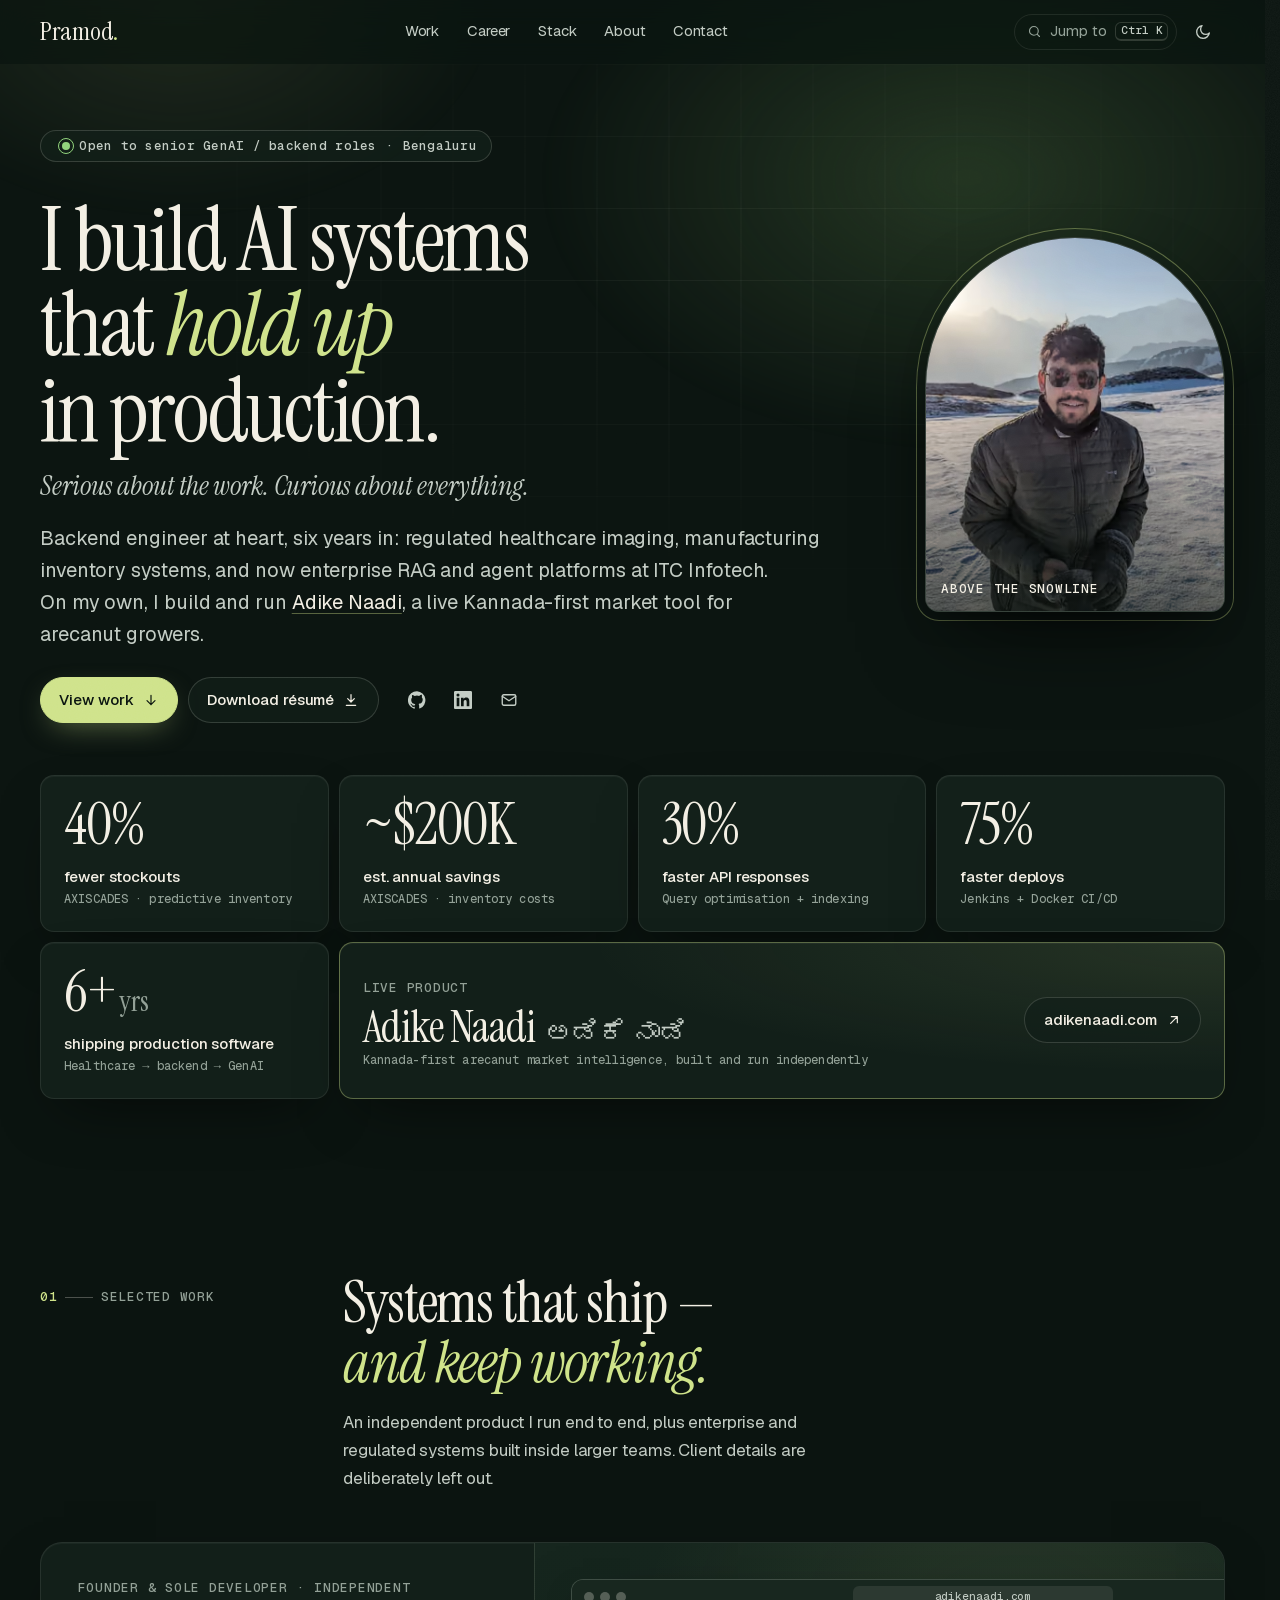
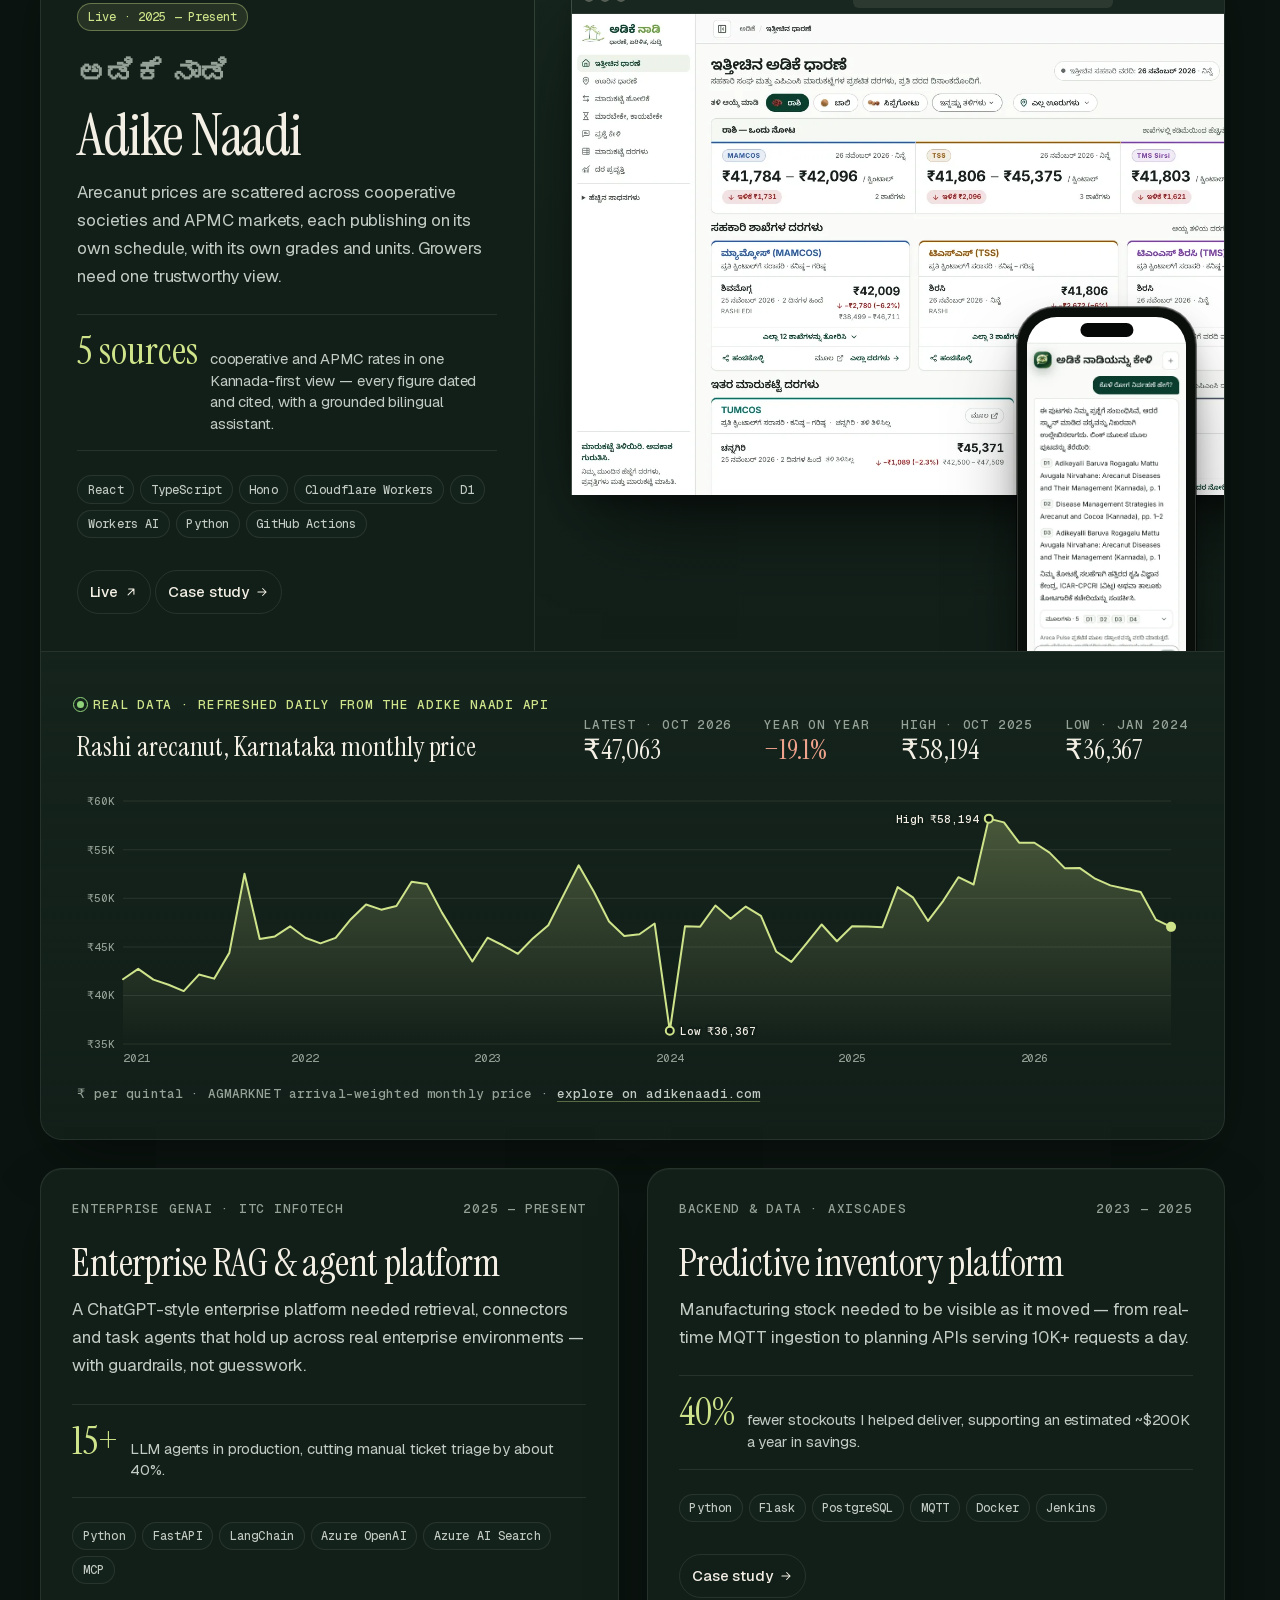
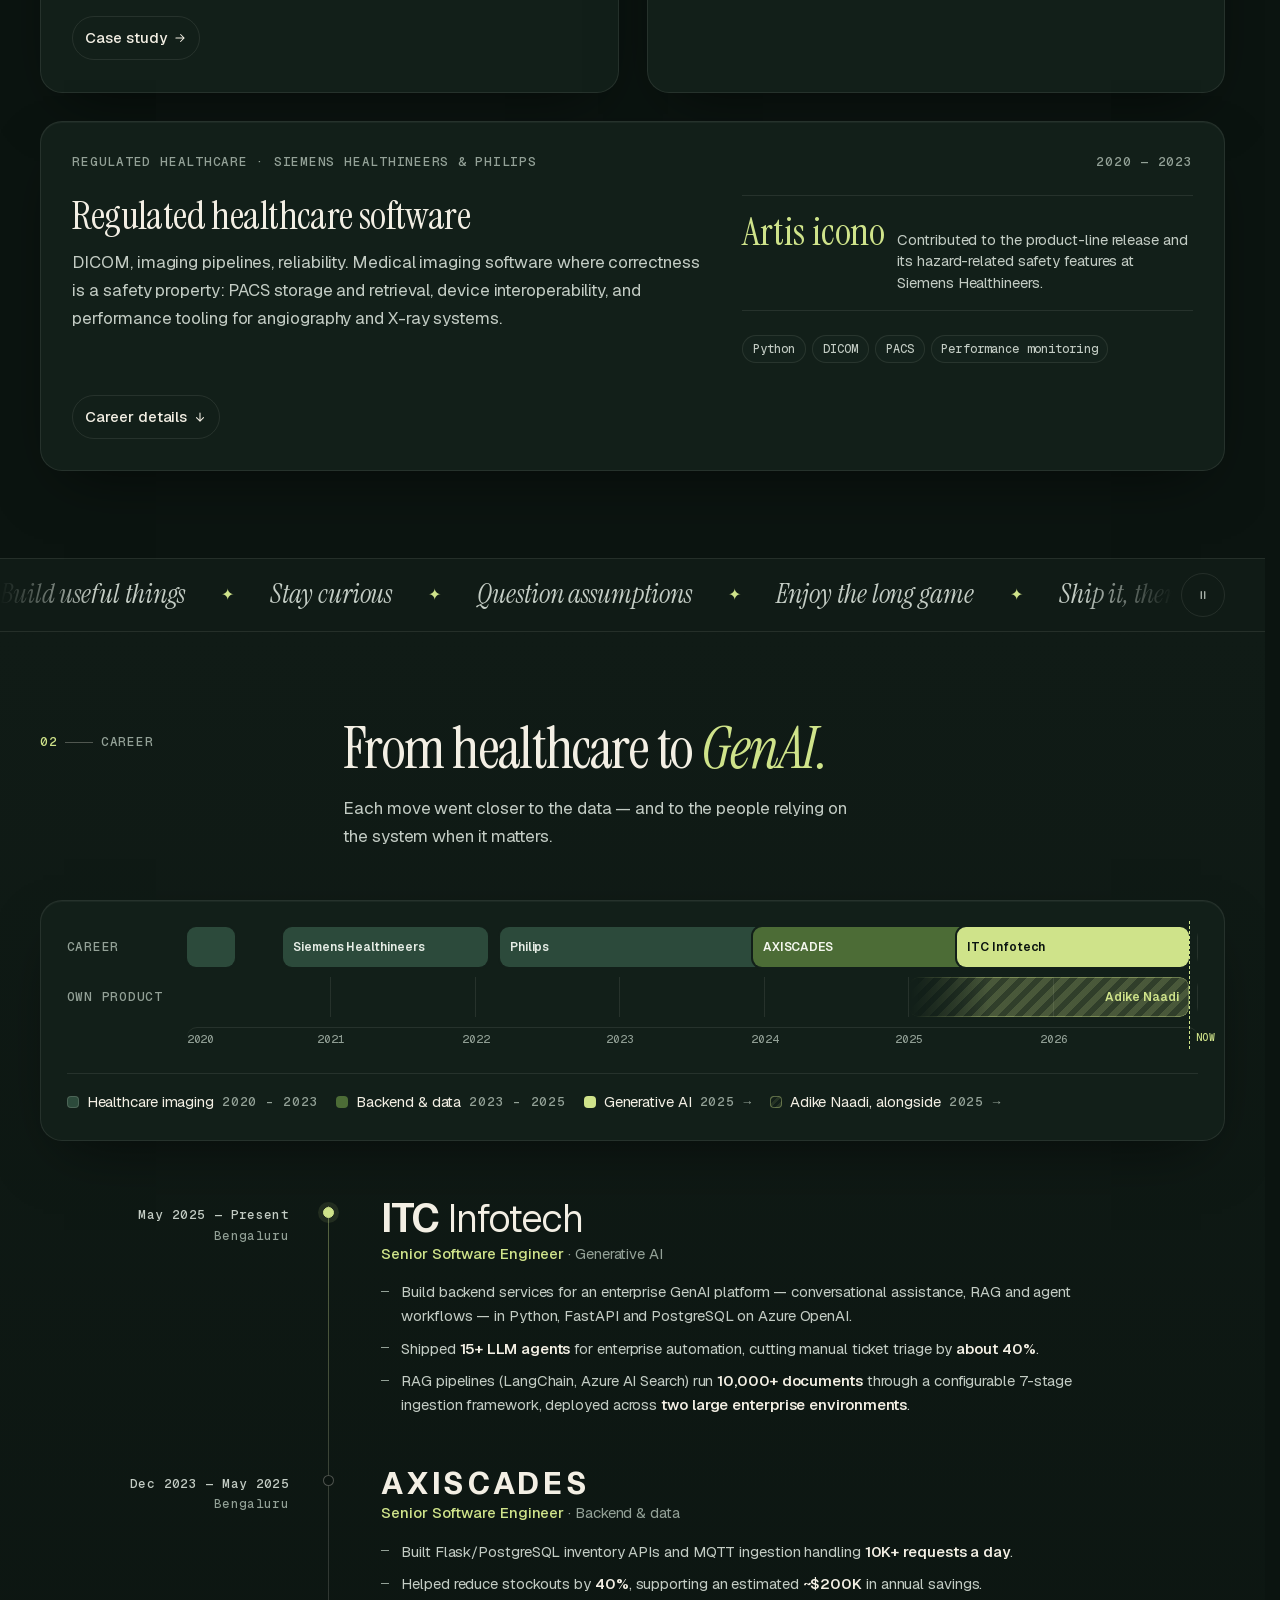
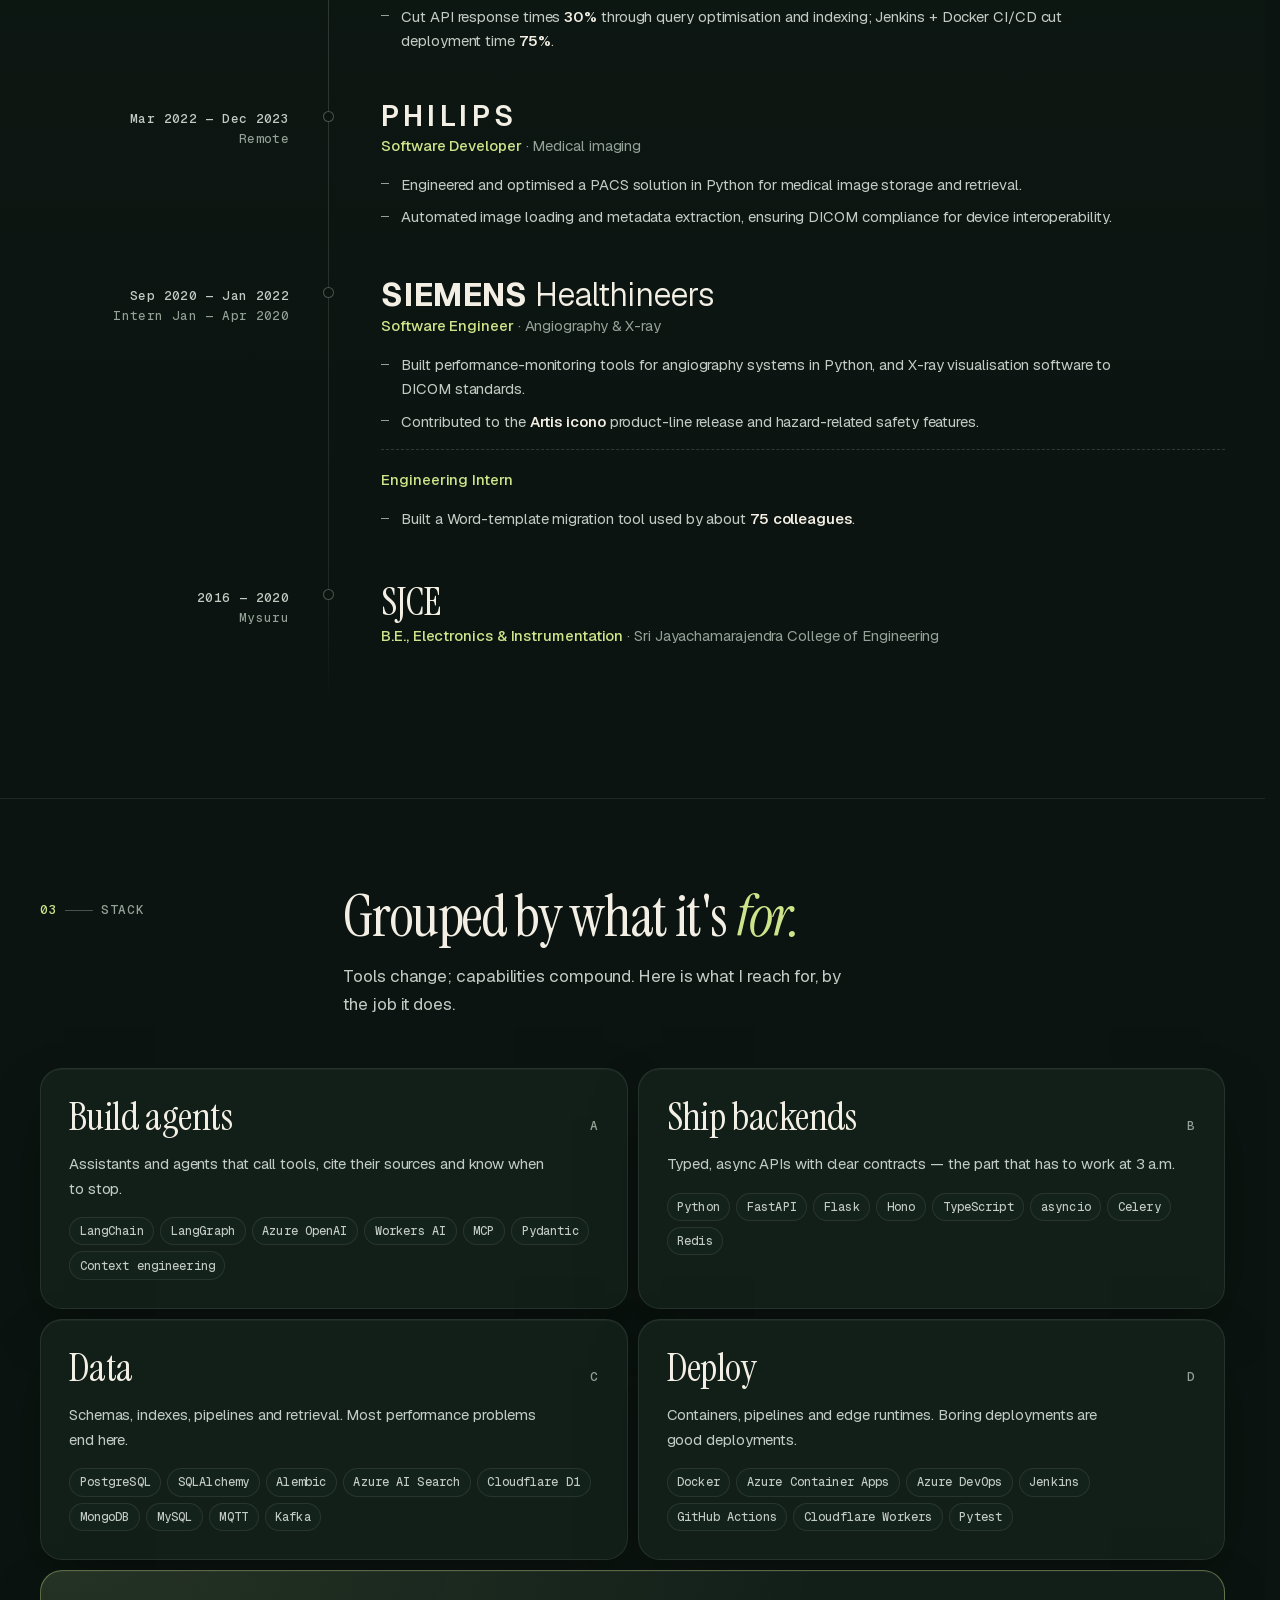
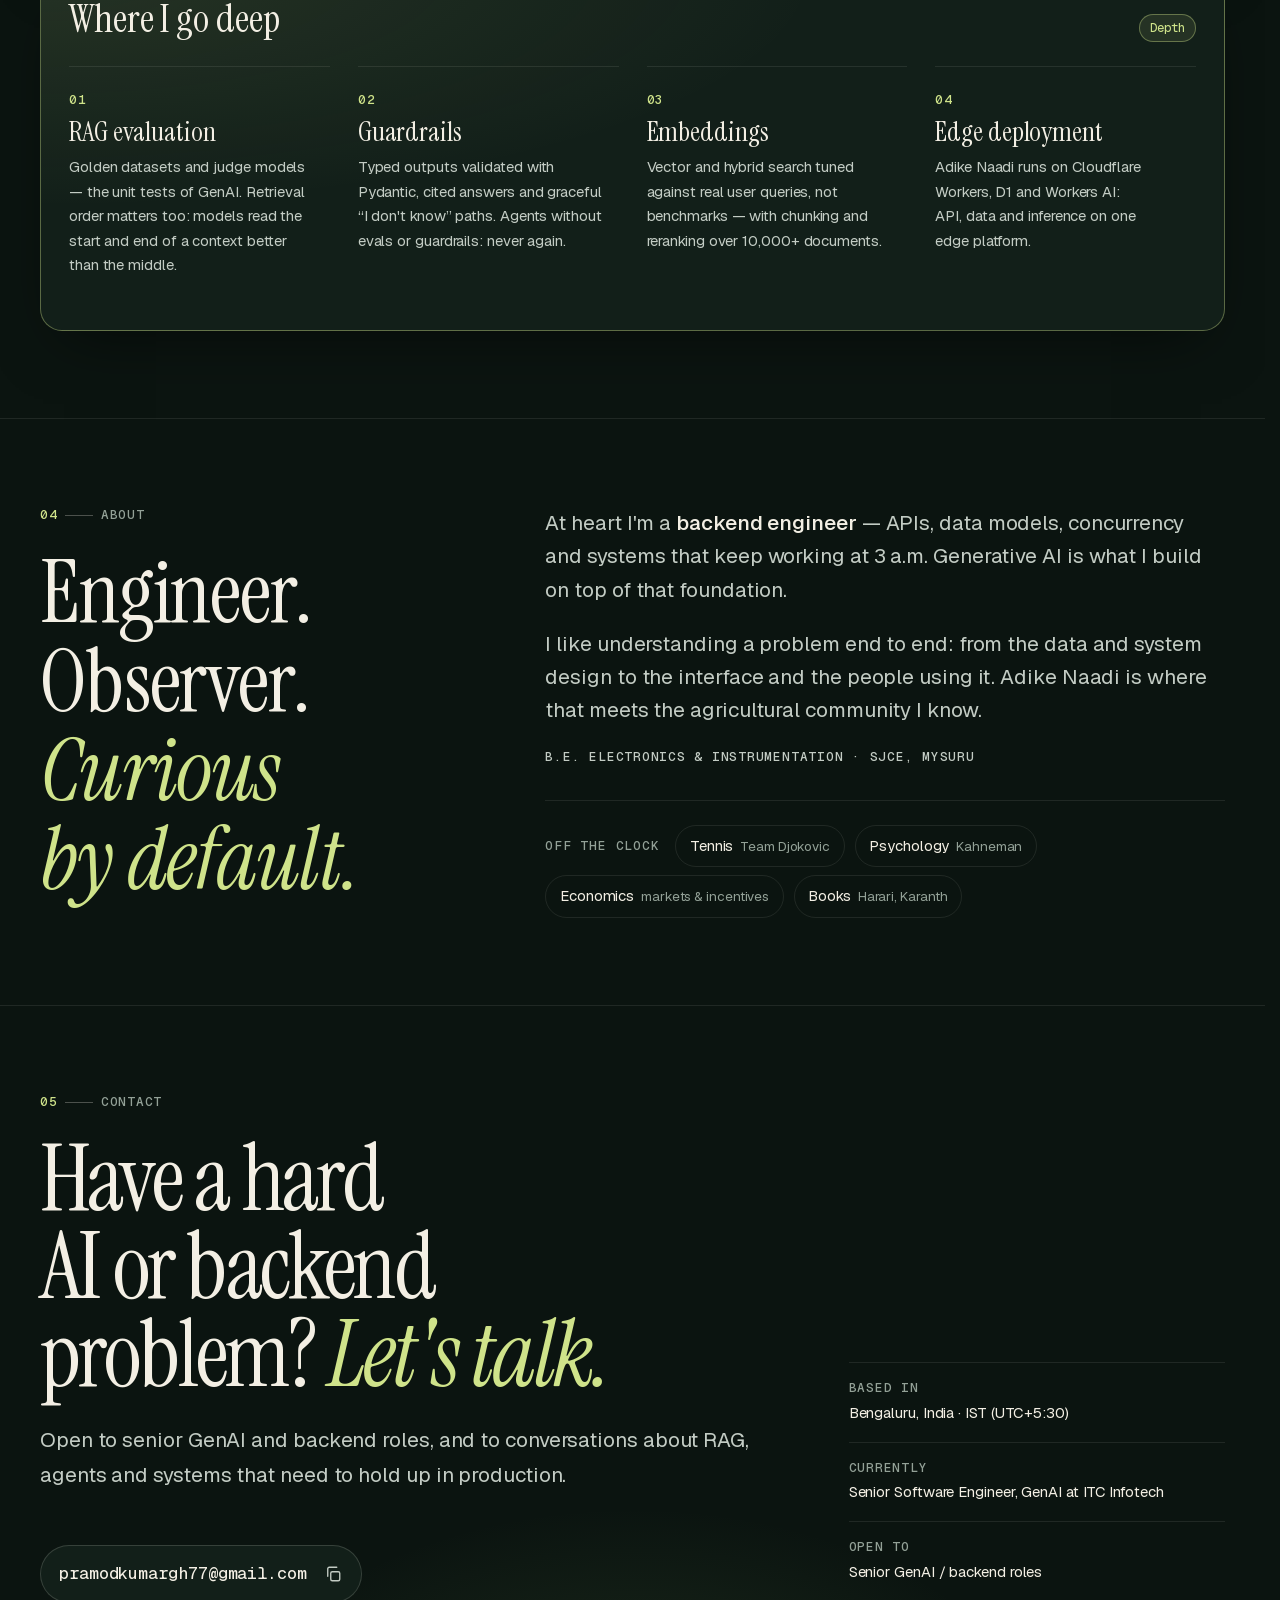
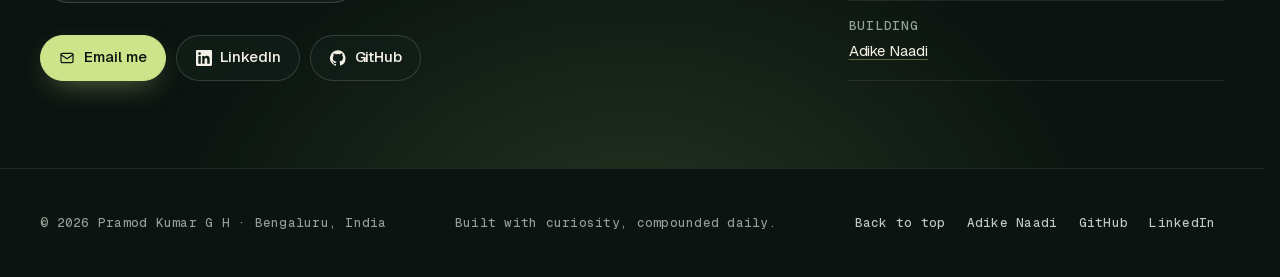
==== commit 75cd5f8c: "Add real-data visuals: live market chart and career band - Adike Naadi card: interactive SVG line ch" ====
--- a/index.html
+++ b/index.html
@@ -213,6 +213,27 @@
               </div>
             </div>
           </div>
+          <figure class="market" data-market-chart data-src="/assets/data/rashi-monthly.json" aria-labelledby="market-title">
+            <div class="market__head">
+              <div>
+                <p class="mono-label market__kicker"><span class="market__dot" aria-hidden="true"></span>Real data · refreshed daily from the Adike Naadi API</p>
+                <p class="market__title" id="market-title">Rashi arecanut, Karnataka monthly price</p>
+              </div>
+              <dl class="market__stats">
+                <div><dt class="mono-label">Latest · <span data-stat="latest-month">Oct 2026</span></dt><dd data-stat="latest">₹47,063</dd></div>
+                <div><dt class="mono-label">Year on year</dt><dd data-stat="yoy" class="is-down">−19.1%</dd></div>
+                <div class="market__stat--wide"><dt class="mono-label">High · <span data-stat="high-month">Oct 2025</span></dt><dd data-stat="high">₹58,194</dd></div>
+                <div class="market__stat--wide"><dt class="mono-label">Low · <span data-stat="low-month">Jan 2024</span></dt><dd data-stat="low">₹36,367</dd></div>
+              </dl>
+            </div>
+            <div class="market__plot" tabindex="0" role="group" aria-roledescription="chart" aria-label="Monthly Rashi price chart. Use the left and right arrow keys to read each month.">
+              <p class="sr-only" data-stat="summary">Rashi arecanut monthly price in Karnataka from Jan 2021 to Oct 2026: latest ₹47,063 per quintal, 19.1% lower than a year earlier; high ₹58,194 in Oct 2025, low ₹36,367 in Jan 2024.</p>
+              <svg class="market__svg" aria-hidden="true" focusable="false"></svg>
+              <div class="market__tip" aria-hidden="true" hidden><span class="market__tip-m"></span><span class="market__tip-v"></span></div>
+              <p class="sr-only" aria-live="polite" data-live></p>
+            </div>
+            <figcaption class="market__foot mono-label">₹ per quintal · AGMARKNET arrival-weighted monthly price · <a class="text-link" href="https://adikenaadi.com/monthly-trends" target="_blank" rel="noopener">explore on adikenaadi.com<span class="sr-only"> (opens in a new tab)</span></a></figcaption>
+          </figure>
         </article>
 
         <article class="card project project--half reveal" aria-labelledby="p-itc">
@@ -294,6 +315,37 @@
         <h2 id="career-title" class="reveal">From healthcare to <em>GenAI.</em></h2>
         <p class="lede reveal">Each move went closer to the data — and to the people relying on the system when it matters.</p>
       </header>
+      <figure class="careerband reveal" aria-labelledby="careerband-cap">
+        <div class="careerband__chart" data-careerband data-from="2020-01" data-to="2026-12" aria-hidden="true">
+          <div class="careerband__lane">
+            <span class="careerband__label mono-label">Career</span>
+            <div class="careerband__track">
+              <span class="cb-seg cb-seg--health" data-start="2020-01" data-end="2020-04" title="Siemens Healthineers · Engineering intern · Jan – Apr 2020"><span class="cb-text"></span></span>
+              <span class="cb-seg cb-seg--health" data-start="2020-09" data-end="2022-01" title="Siemens Healthineers · Software Engineer · Sep 2020 – Jan 2022"><span class="cb-text"><span class="cb-long">Siemens Healthineers</span><span class="cb-short">Siemens</span></span></span>
+              <span class="cb-seg cb-seg--health" data-start="2022-03" data-end="2023-12" title="Philips · Software Developer · Mar 2022 – Dec 2023"><span class="cb-text"><span class="cb-long">Philips</span><span class="cb-short">Philips</span></span></span>
+              <span class="cb-seg cb-seg--backend" data-start="2023-12" data-end="2025-05" title="AXISCADES · Senior Software Engineer · Dec 2023 – May 2025"><span class="cb-text"><span class="cb-long">AXISCADES</span><span class="cb-short">AXIS</span></span></span>
+              <span class="cb-seg cb-seg--genai" data-start="2025-05" data-end="present" title="ITC Infotech · Senior Software Engineer, GenAI · May 2025 – Present"><span class="cb-text"><span class="cb-long">ITC Infotech</span><span class="cb-short">ITC</span></span></span>
+            </div>
+          </div>
+          <div class="careerband__lane">
+            <span class="careerband__label mono-label">Own product</span>
+            <div class="careerband__track">
+              <span class="cb-seg cb-seg--own" data-start="2025-01" data-end="present" title="Adike Naadi · Founder &amp; sole developer · 2025 – Present"><span class="cb-text"><span class="cb-long">Adike Naadi</span><span class="cb-short">Adike Naadi</span></span></span>
+            </div>
+          </div>
+          <div class="careerband__axis">
+            <span class="careerband__label" aria-hidden="true"></span>
+            <div class="careerband__track careerband__ticks"></div>
+          </div>
+          <span class="cb-now" data-now><span class="mono-label">Now</span></span>
+        </div>
+        <figcaption id="careerband-cap" class="careerband__legend">
+          <span class="cb-key cb-key--health">Healthcare imaging <span class="mono-label">2020 – 2023</span></span>
+          <span class="cb-key cb-key--backend">Backend &amp; data <span class="mono-label">2023 – 2025</span></span>
+          <span class="cb-key cb-key--genai">Generative AI <span class="mono-label">2025 →</span></span>
+          <span class="cb-key cb-key--own">Adike Naadi, alongside <span class="mono-label">2025 →</span></span>
+        </figcaption>
+      </figure>
       <ol class="timeline">
         <li class="job reveal">
           <p class="job__when"><b>May 2025 — Present</b><br>Bengaluru</p>
--- a/assets/css/site.css
+++ b/assets/css/site.css
@@ -658,3 +658,101 @@
 code { white-space: nowrap; }
 .figure__phone { max-width: 200px; justify-self: center; }
 @media (min-width: 760px) { .figure__phone { max-width: 240px; } }
+
+/* ---------- Market chart (Adike Naadi card) ---------- */
+.project--hero .market { grid-column: 1 / -1; }
+.market { position: relative; z-index: 1; margin: 0; padding: clamp(1.25rem, 1rem + 1.6vw, 2.5rem); border-top: 1px solid var(--line); background: linear-gradient(180deg, color-mix(in srgb, var(--surface-2) 55%, transparent), transparent); }
+.market__head { display: flex; flex-wrap: wrap; justify-content: space-between; align-items: flex-end; gap: var(--space-4) var(--space-6); margin-bottom: var(--space-4); }
+.market__kicker { display: inline-flex; align-items: center; gap: 0.55rem; color: var(--accent-text); }
+.market__dot { position: relative; width: 7px; height: 7px; border-radius: 50%; background: #8fd27a; flex: none; }
+.market__dot::after { content: ""; position: absolute; inset: -4px; border-radius: 50%; border: 1px solid #8fd27a; animation: ping 2.4s var(--ease) infinite; }
+.market__title { margin: 0.35rem 0 0; font: 400 var(--step-2)/1.15 var(--serif); color: var(--text); }
+.market__stats { display: grid; grid-template-columns: repeat(2, auto); gap: var(--space-3) var(--space-6); margin: 0; }
+.market__stats > div { display: grid; gap: 2px; }
+.market__stats dd { margin: 0; font: 400 clamp(1.35rem, 1.1rem + 0.8vw, 1.75rem)/1 var(--serif); color: var(--text); font-variant-numeric: tabular-nums; }
+.market__stats dd.is-down { color: #f0a38c; }
+.market__stats dd.is-up { color: #8fd27a; }
+:root[data-theme="light"] .market__stats dd.is-down { color: #a2391f; }
+:root[data-theme="light"] .market__stats dd.is-up { color: #2f6b1f; }
+@media (min-width: 760px) { .market__stats { grid-template-columns: repeat(4, auto); } }
+.market__plot { position: relative; height: clamp(190px, 14vw + 110px, 290px); border-radius: var(--radius-sm); outline-offset: 4px; touch-action: pan-y; }
+.market__svg { width: 100%; height: 100%; overflow: visible; }
+.market__svg .grid { stroke: var(--line); stroke-width: 1; }
+.market__svg .ylab, .market__svg .xlab { fill: var(--text-3); font: 450 11px var(--mono); }
+.market__svg .line { fill: none; stroke: var(--accent-text); stroke-width: 2; stroke-linejoin: round; stroke-linecap: round; }
+.market__svg .area { fill: url(#mkt-fill); }
+.market__svg .stop-a { stop-color: var(--accent-text); stop-opacity: 0.28; }
+.market__svg .stop-b { stop-color: var(--accent-text); stop-opacity: 0; }
+.market__svg .mark { fill: var(--bg); stroke: var(--accent-text); stroke-width: 2; }
+.market__svg .mark--last { fill: var(--accent-text); }
+.market__svg .mark-lab { fill: var(--text); font: 500 11px var(--mono); paint-order: stroke; stroke: var(--surface); stroke-width: 5px; stroke-linejoin: round; }
+.market__svg .halo { fill: var(--accent-text); opacity: 0.25; transform-box: fill-box; transform-origin: center; animation: halo 2.4s var(--ease) infinite; }
+@keyframes halo { 0% { transform: scale(0.6); opacity: 0.45; } 80%, 100% { transform: scale(2.6); opacity: 0; } }
+.market__svg .cross { stroke: var(--line-3); stroke-dasharray: 3 4; }
+.market__svg .cross-dot { fill: var(--accent-text); stroke: var(--bg); stroke-width: 2; }
+.market__svg .draw { stroke-dasharray: var(--len); stroke-dashoffset: var(--len); }
+.market.is-in .market__svg .draw { transition: stroke-dashoffset 1600ms var(--ease); stroke-dashoffset: 0; }
+.market__svg .fade { opacity: 0; transition: opacity 900ms var(--ease) 500ms; }
+.market.is-in .market__svg .fade { opacity: 1; }
+.market__tip { position: absolute; top: 0; left: 0; z-index: 2; display: grid; gap: 2px; padding: 8px 10px; border-radius: 10px; background: var(--text); color: var(--bg); box-shadow: var(--shadow-lg); pointer-events: none; transform: translate(var(--tx, 0), var(--ty, 0)); white-space: nowrap; }
+.market__tip-m { font: 500 0.7rem/1 var(--mono); letter-spacing: 0.04em; text-transform: uppercase; opacity: 0.75; }
+.market__tip-v { font: 600 0.95rem/1.1 var(--sans); font-variant-numeric: tabular-nums; }
+.market__foot { margin-top: var(--space-4); color: var(--text-3); text-transform: none; letter-spacing: 0.01em; }
+.market__foot .text-link { color: var(--text-2); }
+
+/* ---------- Career band ---------- */
+.careerband { margin: 0 0 clamp(2.5rem, 2rem + 2vw, 4rem); padding: clamp(1rem, 0.8rem + 1vw, 1.75rem); border-radius: var(--radius-lg); border: 1px solid var(--line); background: var(--surface); box-shadow: var(--shadow); }
+.careerband__chart { --labelw: 6.5rem; --lgap: var(--space-4); position: relative; display: grid; gap: 10px; }
+.careerband__lane, .careerband__axis { display: grid; grid-template-columns: var(--labelw) minmax(0, 1fr); align-items: center; gap: var(--lgap); }
+.careerband__label { color: var(--text-3); }
+.careerband__track { position: relative; height: 40px; border-radius: 10px; background: repeating-linear-gradient(90deg, transparent 0 calc(100% / var(--years, 7) - 1px), var(--line) calc(100% / var(--years, 7) - 1px) calc(100% / var(--years, 7))); }
+.careerband__ticks { height: 22px; background: none; border-top: 1px solid var(--line); }
+.cb-tick { position: absolute; top: 6px; transform: translateX(-50%); font: 450 11px/1 var(--mono); color: var(--text-3); }
+.cb-tick:first-child { transform: none; }
+.cb-seg { position: absolute; top: 0; bottom: 0; left: var(--l, 0); width: var(--w, 0); display: flex; align-items: center; overflow: hidden; border-radius: 9px; box-shadow: 0 0 0 2px var(--surface); transform-origin: left center; }
+.cb-text { padding: 0 10px; font: 600 12px/1 var(--sans); letter-spacing: -0.005em; white-space: nowrap; }
+.cb-short { display: none; }
+.cb-seg.is-tight .cb-long { display: none; }
+.cb-seg.is-tight .cb-short { display: inline; }
+.cb-seg.is-tiny .cb-text { display: none; }
+.cb-seg--health { background: #2c4a3b; color: #e5ece5; }
+.cb-seg--backend { background: #4c6c36; color: #f4f7ee; }
+.cb-seg--genai { background: var(--accent); color: #0b1410; }
+.cb-seg--own { background: linear-gradient(90deg, transparent, rgba(207, 227, 138, 0.16) 30%), repeating-linear-gradient(135deg, rgba(207, 227, 138, 0.16) 0 6px, transparent 6px 12px); color: var(--accent-text); box-shadow: inset 0 0 0 1px var(--accent-line); justify-content: flex-end; }
+/* Start month of Adike Naadi is only known as "2025", so the bar fades in rather than starting on a hard edge */
+.cb-seg--own { -webkit-mask-image: linear-gradient(90deg, transparent, #000 28%); mask-image: linear-gradient(90deg, transparent, #000 28%); }
+:root[data-theme="light"] .cb-seg--health { background: #c9d6c8; color: #14241b; }
+:root[data-theme="light"] .cb-seg--backend { background: #8fae6a; color: #0f1c13; }
+:root[data-theme="light"] .cb-seg--own { background: linear-gradient(90deg, transparent, rgba(70, 96, 26, 0.12) 30%), repeating-linear-gradient(135deg, rgba(70, 96, 26, 0.12) 0 6px, transparent 6px 12px); }
+/* "Now" line spans every lane: positioned across the track column only */
+.cb-now { position: absolute; top: -6px; bottom: 0; left: calc(var(--labelw) + var(--lgap) + (100% - var(--labelw) - var(--lgap)) * var(--p, 1)); width: 0; border-left: 1px dashed var(--accent-text); pointer-events: none; }
+.cb-now .mono-label { position: absolute; bottom: 4px; left: 6px; color: var(--accent-text); font-size: 10px; }
+.careerband__legend { display: flex; flex-wrap: wrap; gap: 8px 18px; margin-top: var(--space-5); padding-top: var(--space-4); border-top: 1px solid var(--line); font-size: var(--step--1); color: var(--text); }
+.cb-key { display: inline-flex; align-items: center; gap: 8px; }
+.cb-key::before { content: ""; width: 12px; height: 12px; border-radius: 4px; flex: none; }
+.cb-key .mono-label { color: var(--text-3); }
+.cb-key--health::before { background: #2c4a3b; box-shadow: inset 0 0 0 1px var(--line-2); }
+.cb-key--backend::before { background: #4c6c36; }
+.cb-key--genai::before { background: var(--accent); }
+.cb-key--own::before { background: repeating-linear-gradient(135deg, var(--accent-soft) 0 3px, transparent 3px 6px); box-shadow: inset 0 0 0 1px var(--accent-line); }
+:root[data-theme="light"] .cb-key--health::before { background: #c9d6c8; }
+:root[data-theme="light"] .cb-key--backend::before { background: #8fae6a; }
+@media (max-width: 599px) {
+  .careerband__chart { --labelw: 0px; --lgap: 0px; }
+  .careerband__lane, .careerband__axis { grid-template-columns: 1fr; gap: 6px; }
+  .careerband__axis .careerband__label { display: none; }
+  .careerband__track { height: 34px; }
+  .cb-now { top: 4px; }
+  .cb-now .mono-label { left: auto; right: 5px; bottom: auto; top: -4px; }
+}
+.js .careerband .cb-seg { transform: scaleX(0); }
+.js .careerband.in .cb-seg { transform: scaleX(1); transition: transform 900ms var(--ease) var(--sd, 0ms); }
+@media (prefers-reduced-motion: reduce) {
+  .js .careerband .cb-seg { transform: none; }
+  .market__svg .draw { stroke-dasharray: none; stroke-dashoffset: 0; }
+  .market__svg .fade { opacity: 1; }
+  .market__svg .halo, .market__dot::after { display: none; }
+}
+.market.is-error .market__svg { display: none; }
+.market.is-error .market__plot { display: grid; place-items: center; border: 1px dashed var(--line-2); }
+.market.is-error .market__plot::after { content: "Chart data is unavailable right now."; color: var(--text-3); font-size: var(--step--1); }
